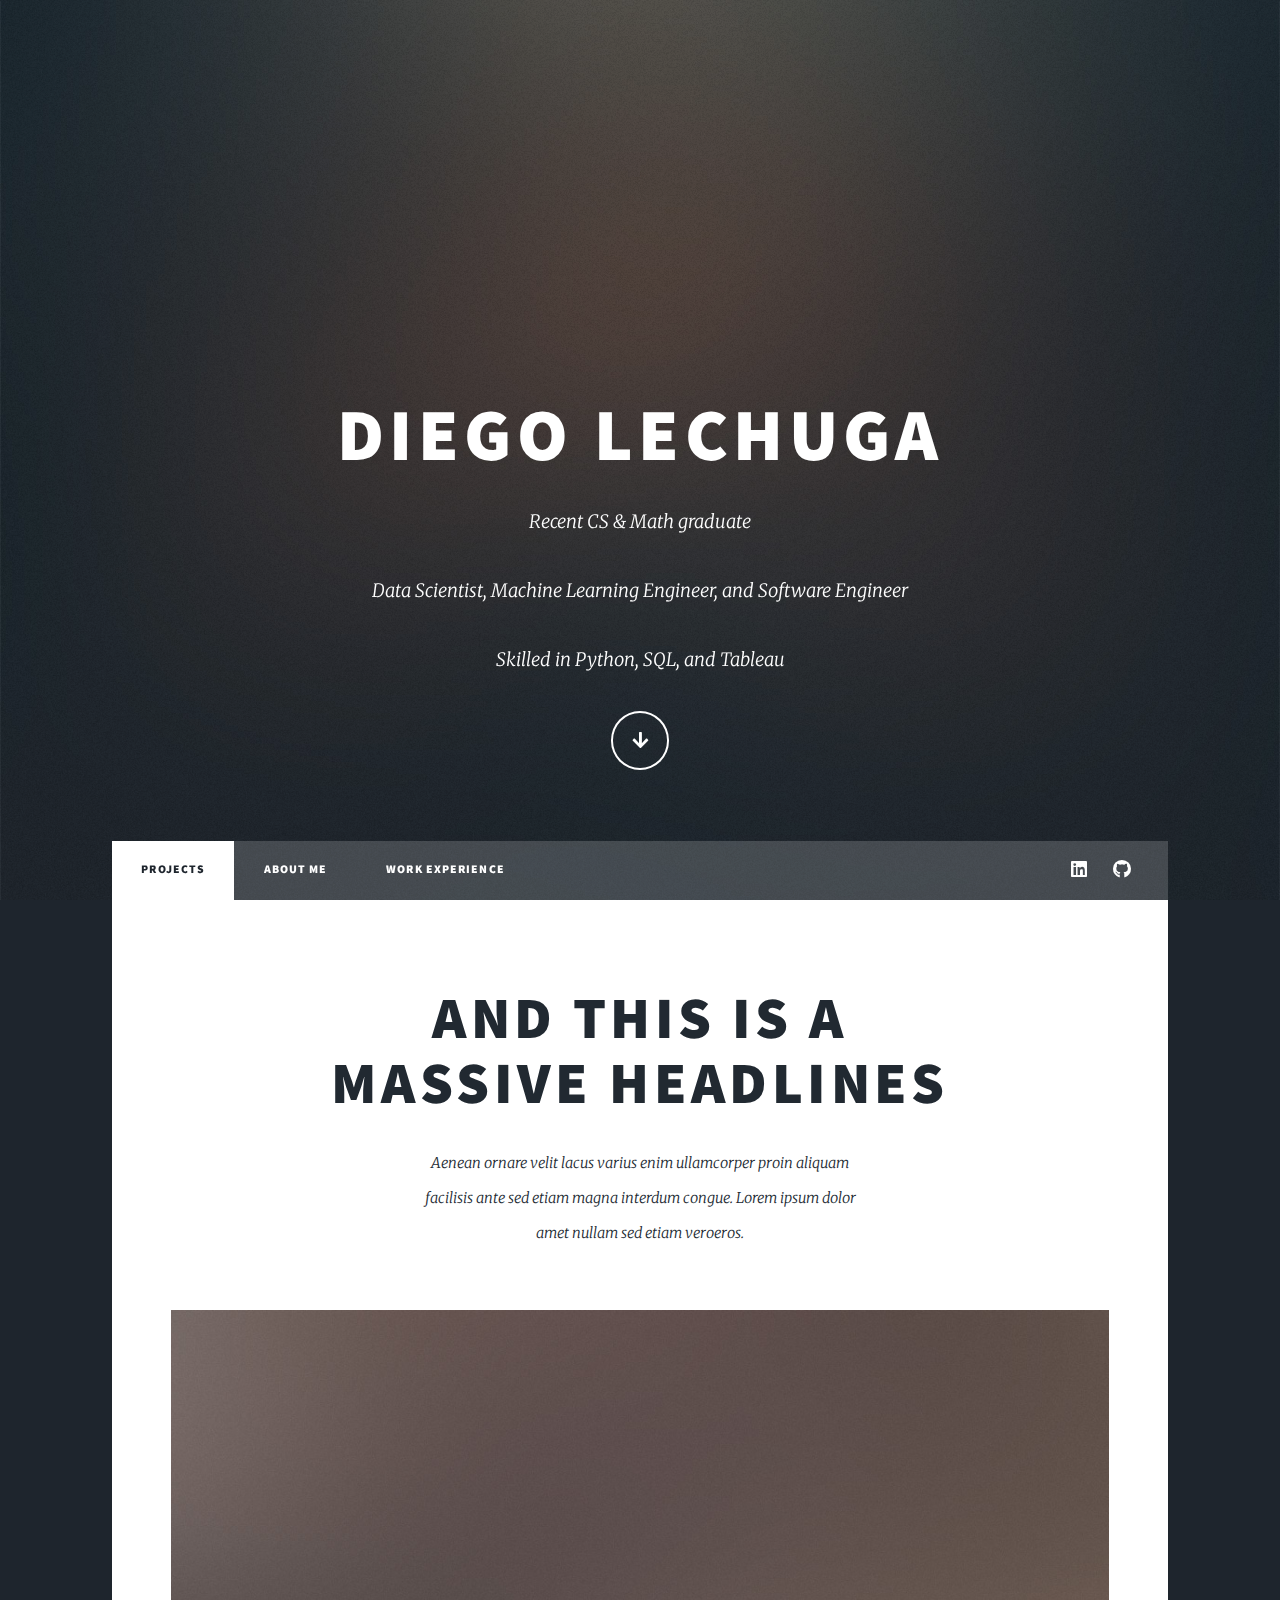
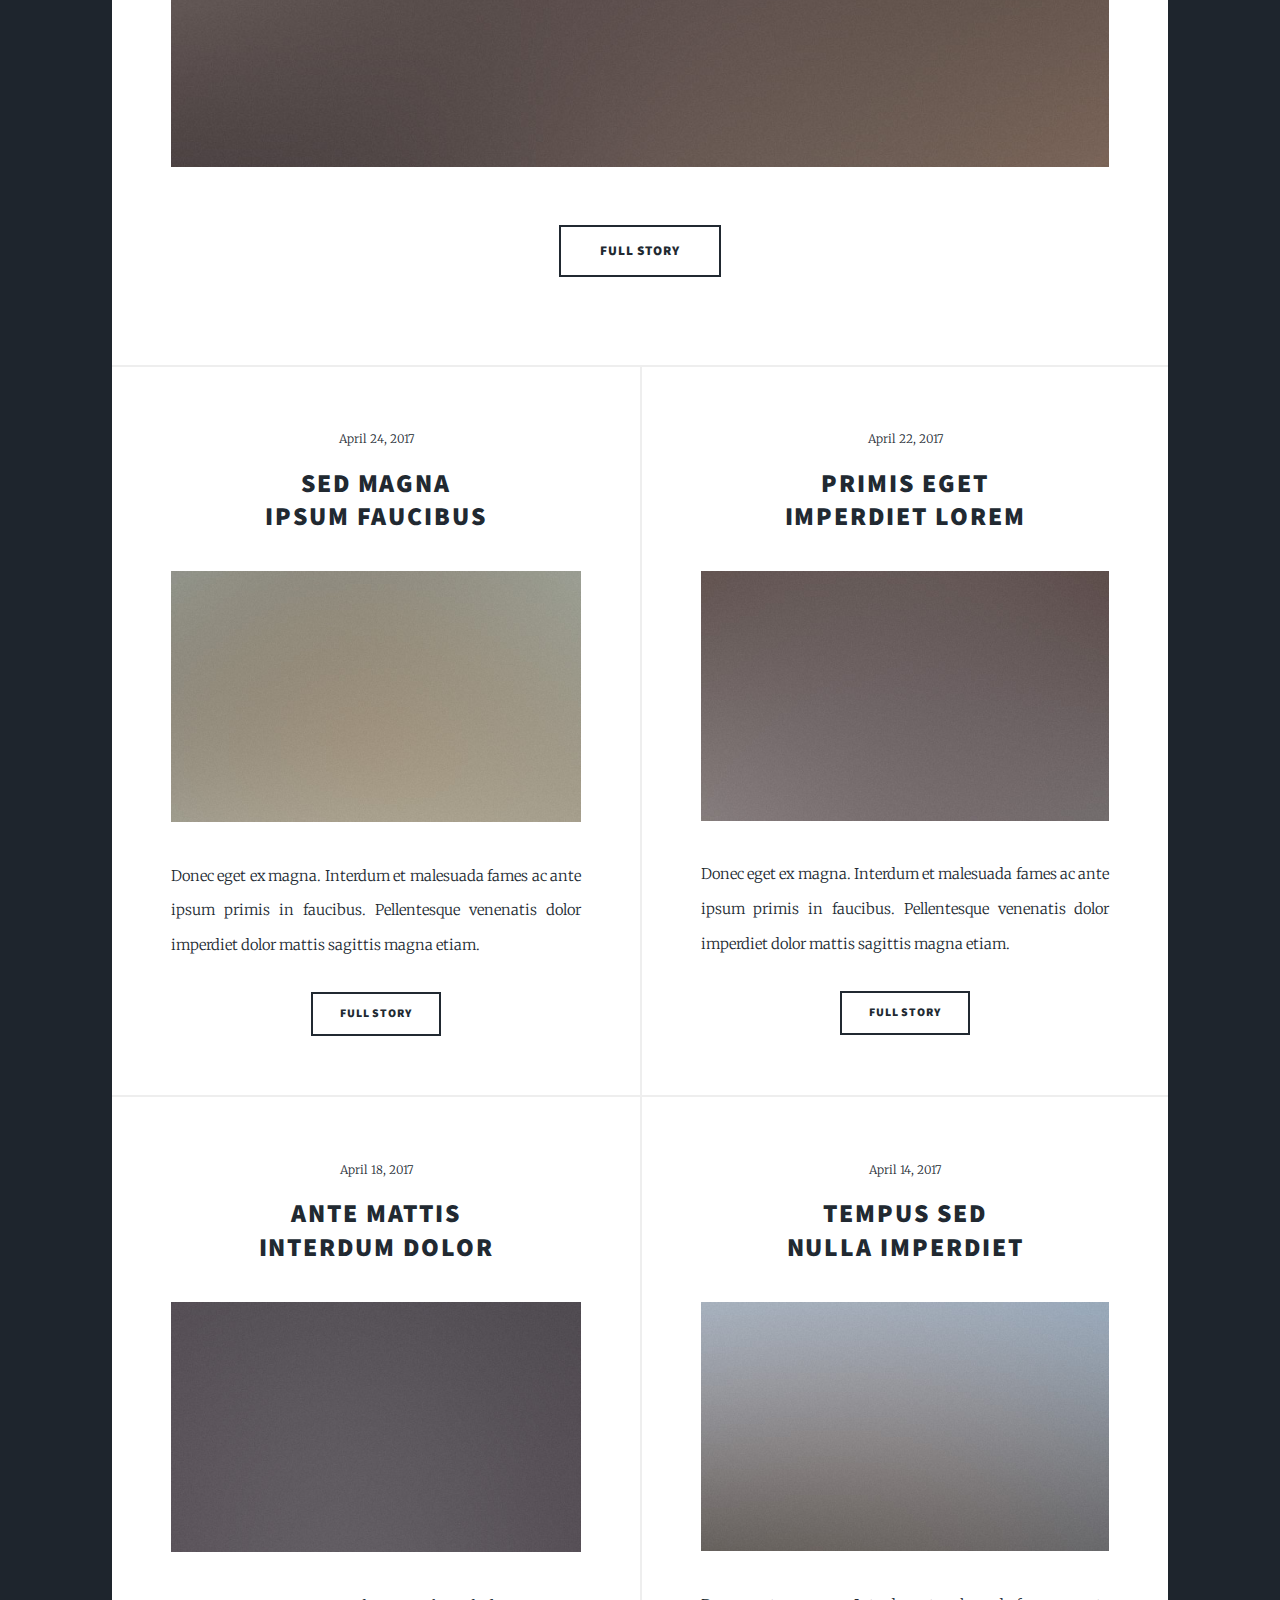
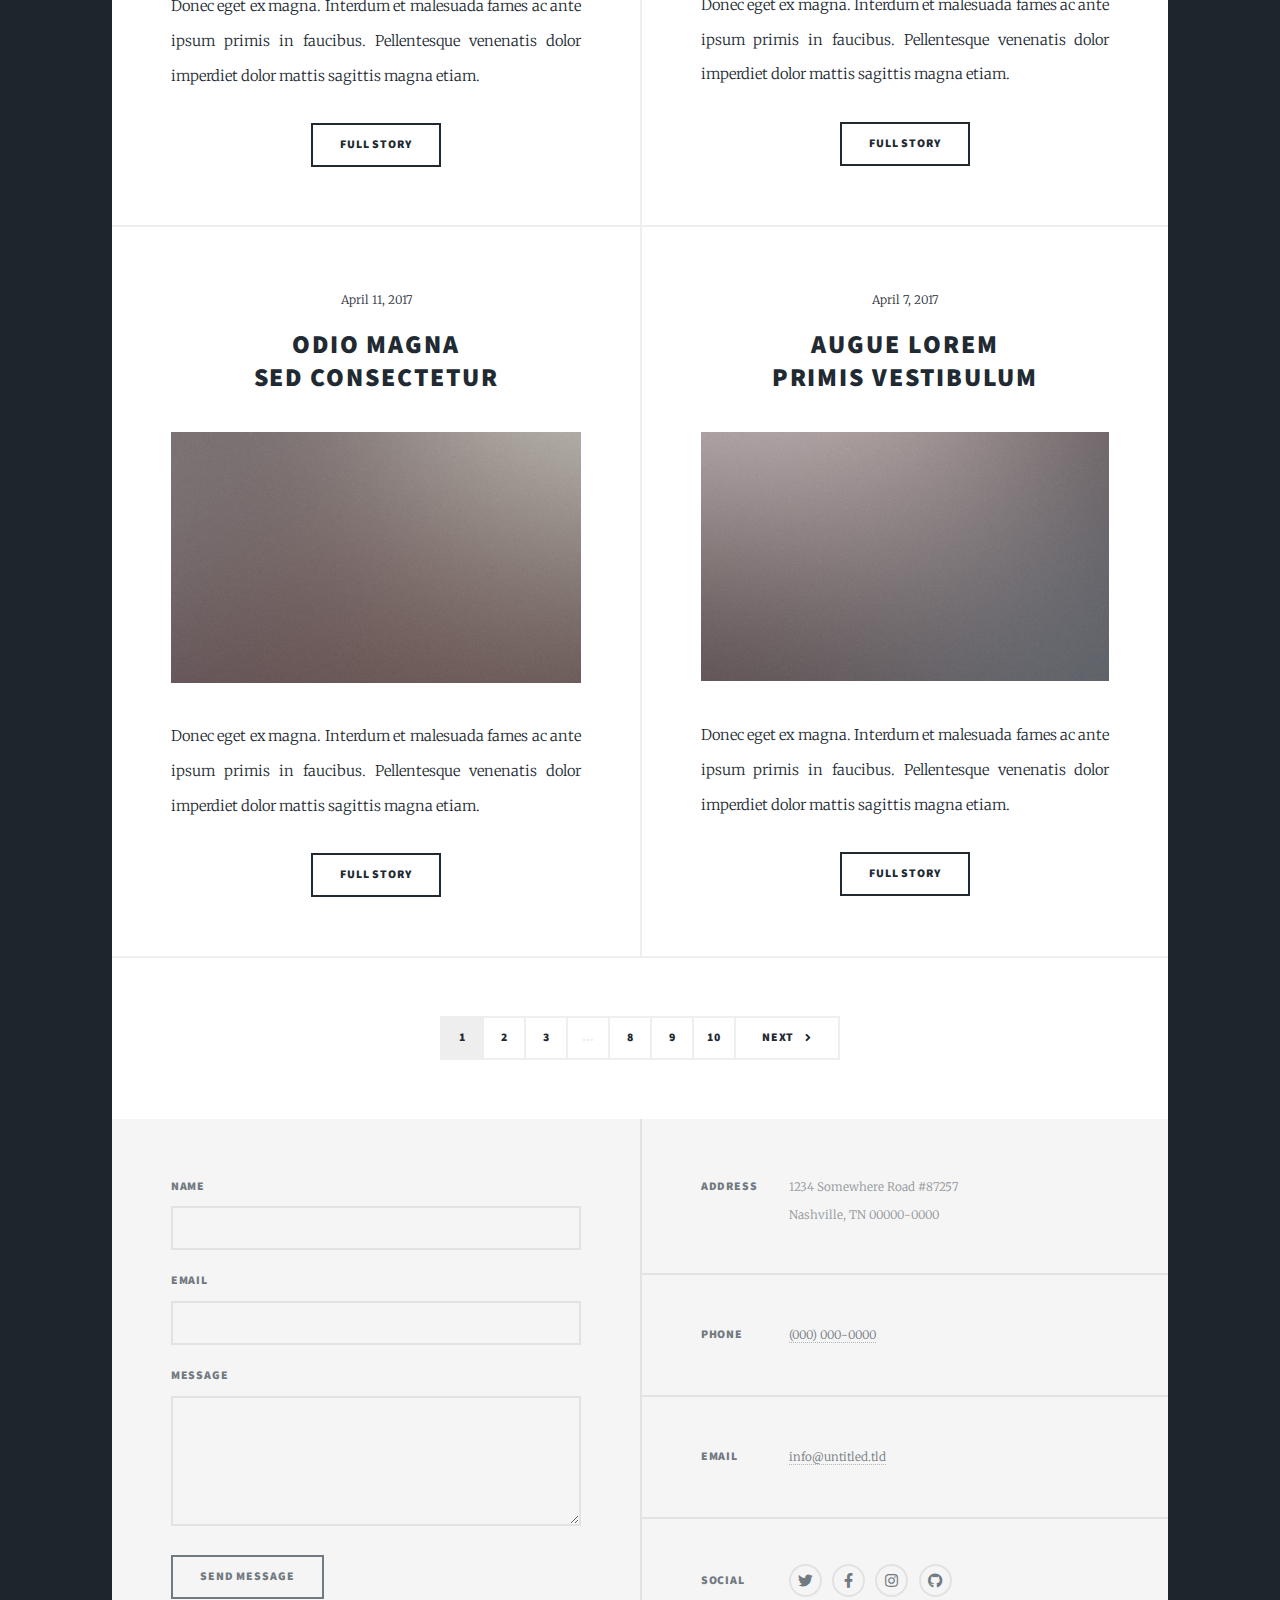
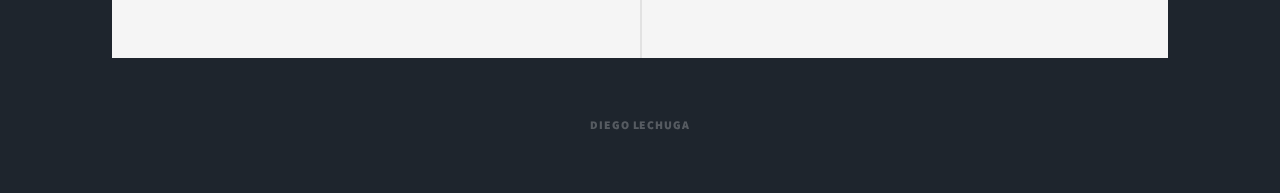
==== index.html @ fbc39b78 "first commit" ====
<!DOCTYPE HTML>

<html>
	<head>
		<title>Diego Lechuga</title>
		<meta charset="utf-8" />
		<meta name="viewport" content="width=device-width, initial-scale=1, user-scalable=no" />
		<link rel="stylesheet" href="assets/css/main.css" />
		<noscript><link rel="stylesheet" href="assets/css/noscript.css" /></noscript>
	</head>
	<body class="is-preload">

		<!-- Wrapper -->
			<div id="wrapper" class="fade-in">

				<!-- Intro -->
					<div id="intro">
						<h1>Diego Lechuga</h1>
						<p>Recent CS & Math graduate </p>
						<p> Data Scientist, Machine Learning Engineer, and Software Engineer</p>
						<p> Skilled in Python, SQL, and Tableau</p>
						<ul class="actions">
							<li><a href="#header" class="button icon solid solo fa-arrow-down scrolly">Continue</a></li>
						</ul>
					</div>

				<!-- Header -->
					<header id="header">
						<a href="index.html" class="logo">Diego Lechuga</a>
					</header>

				<!-- Nav -->
					<nav id="nav">
						<ul class="links">
							<li class="active"><a href="index.html">Projects</a></li>
							<li><a href="generic.html">About Me</a></li>
							<li><a href="elements.html">Work Experience</a></li>
						</ul>
						<ul class="icons">
							<li><a href="https://www.linkedin.com/in/diego-lechuga-519408287/" target="_blank" class="icon brands fa-linkedin"><span class="label">LinkedIn</span></a></li>
							<li><a href="https://github.com/lechugadiego" target="_blank" class="icon brands fa-github"><span class="label">GitHub</span></a></li>
						</ul>
					</nav>

				<!-- Main -->
					<div id="main">

						<!-- Featured Post -->
							<article class="post featured">
								<header class="major">
									<h2>And this is a<br />
									massive headlineS</h2>
									<p>Aenean ornare velit lacus varius enim ullamcorper proin aliquam<br />
									facilisis ante sed etiam magna interdum congue. Lorem ipsum dolor<br />
									amet nullam sed etiam veroeros.</p>
								</header>
								<a href="#" class="image main"><img src="images/pic01.jpg" alt="" /></a>
								<ul class="actions special">
									<li><a href="#" class="button large">Full Story</a></li>
								</ul>
							</article>

						<!-- Posts -->
							<section class="posts">
								<article>
									<header>
										<span class="date">April 24, 2017</span>
										<h2><a href="#">Sed magna<br />
										ipsum faucibus</a></h2>
									</header>
									<a href="#" class="image fit"><img src="images/pic02.jpg" alt="" /></a>
									<p>Donec eget ex magna. Interdum et malesuada fames ac ante ipsum primis in faucibus. Pellentesque venenatis dolor imperdiet dolor mattis sagittis magna etiam.</p>
									<ul class="actions special">
										<li><a href="#" class="button">Full Story</a></li>
									</ul>
								</article>
								<article>
									<header>
										<span class="date">April 22, 2017</span>
										<h2><a href="#">Primis eget<br />
										imperdiet lorem</a></h2>
									</header>
									<a href="#" class="image fit"><img src="images/pic03.jpg" alt="" /></a>
									<p>Donec eget ex magna. Interdum et malesuada fames ac ante ipsum primis in faucibus. Pellentesque venenatis dolor imperdiet dolor mattis sagittis magna etiam.</p>
									<ul class="actions special">
										<li><a href="#" class="button">Full Story</a></li>
									</ul>
								</article>
								<article>
									<header>
										<span class="date">April 18, 2017</span>
										<h2><a href="#">Ante mattis<br />
										interdum dolor</a></h2>
									</header>
									<a href="#" class="image fit"><img src="images/pic04.jpg" alt="" /></a>
									<p>Donec eget ex magna. Interdum et malesuada fames ac ante ipsum primis in faucibus. Pellentesque venenatis dolor imperdiet dolor mattis sagittis magna etiam.</p>
									<ul class="actions special">
										<li><a href="#" class="button">Full Story</a></li>
									</ul>
								</article>
								<article>
									<header>
										<span class="date">April 14, 2017</span>
										<h2><a href="#">Tempus sed<br />
										nulla imperdiet</a></h2>
									</header>
									<a href="#" class="image fit"><img src="images/pic05.jpg" alt="" /></a>
									<p>Donec eget ex magna. Interdum et malesuada fames ac ante ipsum primis in faucibus. Pellentesque venenatis dolor imperdiet dolor mattis sagittis magna etiam.</p>
									<ul class="actions special">
										<li><a href="#" class="button">Full Story</a></li>
									</ul>
								</article>
								<article>
									<header>
										<span class="date">April 11, 2017</span>
										<h2><a href="#">Odio magna<br />
										sed consectetur</a></h2>
									</header>
									<a href="#" class="image fit"><img src="images/pic06.jpg" alt="" /></a>
									<p>Donec eget ex magna. Interdum et malesuada fames ac ante ipsum primis in faucibus. Pellentesque venenatis dolor imperdiet dolor mattis sagittis magna etiam.</p>
									<ul class="actions special">
										<li><a href="#" class="button">Full Story</a></li>
									</ul>
								</article>
								<article>
									<header>
										<span class="date">April 7, 2017</span>
										<h2><a href="#">Augue lorem<br />
										primis vestibulum</a></h2>
									</header>
									<a href="#" class="image fit"><img src="images/pic07.jpg" alt="" /></a>
									<p>Donec eget ex magna. Interdum et malesuada fames ac ante ipsum primis in faucibus. Pellentesque venenatis dolor imperdiet dolor mattis sagittis magna etiam.</p>
									<ul class="actions special">
										<li><a href="#" class="button">Full Story</a></li>
									</ul>
								</article>
							</section>

						<!-- Footer -->
							<footer>
								<div class="pagination">
									<!--<a href="#" class="previous">Prev</a>-->
									<a href="#" class="page active">1</a>
									<a href="#" class="page">2</a>
									<a href="#" class="page">3</a>
									<span class="extra">&hellip;</span>
									<a href="#" class="page">8</a>
									<a href="#" class="page">9</a>
									<a href="#" class="page">10</a>
									<a href="#" class="next">Next</a>
								</div>
							</footer>

					</div>

				<!-- Footer -->
					<footer id="footer">
						<section>
							<form method="post" action="#">
								<div class="fields">
									<div class="field">
										<label for="name">Name</label>
										<input type="text" name="name" id="name" />
									</div>
									<div class="field">
										<label for="email">Email</label>
										<input type="text" name="email" id="email" />
									</div>
									<div class="field">
										<label for="message">Message</label>
										<textarea name="message" id="message" rows="3"></textarea>
									</div>
								</div>
								<ul class="actions">
									<li><input type="submit" value="Send Message" /></li>
								</ul>
							</form>
						</section>
						<section class="split contact">
							<section class="alt">
								<h3>Address</h3>
								<p>1234 Somewhere Road #87257<br />
								Nashville, TN 00000-0000</p>
							</section>
							<section>
								<h3>Phone</h3>
								<p><a href="#">(000) 000-0000</a></p>
							</section>
							<section>
								<h3>Email</h3>
								<p><a href="#">info@untitled.tld</a></p>
							</section>
							<section>
								<h3>Social</h3>
								<ul class="icons alt">
									<li><a href="#" class="icon brands alt fa-twitter"><span class="label">Twitter</span></a></li>
									<li><a href="#" class="icon brands alt fa-facebook-f"><span class="label">Facebook</span></a></li>
									<li><a href="#" class="icon brands alt fa-instagram"><span class="label">Instagram</span></a></li>
									<li><a href="#" class="icon brands alt fa-github"><span class="label">GitHub</span></a></li>
								</ul>
							</section>
						</section>
					</footer>

				<!-- Copyright -->
				<div id="copyright">
					<ul>Diego Lechuga</ul>
				</div>

			</div>

		<!-- Scripts -->
			<script src="assets/js/jquery.min.js"></script>
			<script src="assets/js/jquery.scrollex.min.js"></script>
			<script src="assets/js/jquery.scrolly.min.js"></script>
			<script src="assets/js/browser.min.js"></script>
			<script src="assets/js/breakpoints.min.js"></script>
			<script src="assets/js/util.js"></script>
			<script src="assets/js/main.js"></script>

	</body>
</html>
---- assets/css/main.css ----
@import url(fontawesome-all.min.css);
@import url("https://fonts.googleapis.com/css?family=Merriweather:300,700,300italic,700italic|Source+Sans+Pro:900");

/*
	Massively by HTML5 UP
	html5up.net | @ajlkn
	Free for personal and commercial use under the CCA 3.0 license (html5up.net/license)
*/

html, body, div, span, applet, object,
iframe, h1, h2, h3, h4, h5, h6, p, blockquote,
pre, a, abbr, acronym, address, big, cite,
code, del, dfn, em, img, ins, kbd, q, s, samp,
small, strike, strong, sub, sup, tt, var, b,
u, i, center, dl, dt, dd, ol, ul, li, fieldset,
form, label, legend, table, caption, tbody,
tfoot, thead, tr, th, td, article, aside,
canvas, details, embed, figure, figcaption,
footer, header, hgroup, menu, nav, output, ruby,
section, summary, time, mark, audio, video {
	margin: 0;
	padding: 0;
	border: 0;
	font-size: 100%;
	font: inherit;
	vertical-align: baseline;}

article, aside, details, figcaption, figure,
footer, header, hgroup, menu, nav, section {
	display: block;}

body {
	line-height: 1;
}

ol, ul {
	list-style: none;
}

blockquote, q {
	quotes: none;
}

	blockquote:before, blockquote:after, q:before, q:after {
		content: '';
		content: none;
	}

table {
	border-collapse: collapse;
	border-spacing: 0;
}

body {
	-webkit-text-size-adjust: none;
}

mark {
	background-color: transparent;
	color: inherit;
}

input::-moz-focus-inner {
	border: 0;
	padding: 0;
}

input, select, textarea {
	-moz-appearance: none;
	-webkit-appearance: none;
	-ms-appearance: none;
	appearance: none;
}

/* Basic */

	@-ms-viewport {
		width: device-width;
	}

	body {
		-ms-overflow-style: scrollbar;
	}

	@media screen and (max-width: 480px) {

		html, body {
			min-width: 320px;
		}

	}

	html {
		box-sizing: border-box;
	}

	*, *:before, *:after {
		box-sizing: inherit;
	}

	body {
		background-color: #1e252d;
	}

		body.is-preload *, body.is-preload *:before, body.is-preload *:after {
			-moz-animation: none !important;
			-webkit-animation: none !important;
			-ms-animation: none !important;
			animation: none !important;
			-moz-transition: none !important;
			-webkit-transition: none !important;
			-ms-transition: none !important;
			transition: none !important;
		}

/* Type */

	html {
		font-size: 16pt;
	}

		@media screen and (max-width: 1680px) {

			html {
				font-size: 12pt;
			}

		}

		@media screen and (max-width: 1280px) {

			html {
				font-size: 11pt;
			}

		}

		@media screen and (max-width: 360px) {

			html {
				font-size: 10pt;
			}

		}

	body {
		color: #212931;
	}

	body, input, select, textarea {
		font-family: "Merriweather", Georgia, serif;
		font-weight: 300;
		font-size: 1rem;
		line-height: 2.375;
	}

	a {
		-moz-transition: color 0.2s ease-in-out, background-color 0.2s ease-in-out, border-color 0.2s ease-in-out, box-shadow 0.2s ease-in-out;
		-webkit-transition: color 0.2s ease-in-out, background-color 0.2s ease-in-out, border-color 0.2s ease-in-out, box-shadow 0.2s ease-in-out;
		-ms-transition: color 0.2s ease-in-out, background-color 0.2s ease-in-out, border-color 0.2s ease-in-out, box-shadow 0.2s ease-in-out;
		transition: color 0.2s ease-in-out, background-color 0.2s ease-in-out, border-color 0.2s ease-in-out, box-shadow 0.2s ease-in-out;
		border-bottom: dotted 1px;
		text-decoration: none;
	}

		a:hover {
			border-bottom-color: transparent;
		}

	strong, b {
		font-weight: 600;
	}

	em, i {
		font-style: italic;
	}

	p {
		text-align: justify;
		margin: 0 0 2rem 0;
	}

	h1, h2, h3, h4, h5, h6 {
		font-family: "Source Sans Pro", Helvetica, sans-serif;
		font-weight: 900;
		line-height: 1.5;
		letter-spacing: 0.075em;
		text-transform: uppercase;
		margin: 0 0 1rem 0;
	}

		h1 a, h2 a, h3 a, h4 a, h5 a, h6 a {
			border-bottom: 0;
			color: inherit;
			text-decoration: none;
		}

	h1 {
		font-size: 4rem;
		line-height: 1.1;
		margin: 0 0 2rem 0;
	}

	h2 {
		font-size: 1.75rem;
		line-height: 1.3;
		margin: 0 0 1.5rem 0;
	}

	h3 {
		font-size: 1.25rem;
		margin: 0 0 1.5rem 0;
	}

	h4 {
		font-size: 1rem;
	}

	h5 {
		font-size: 0.9rem;
	}

	h6 {
		font-size: 0.8rem;
	}

	sub {
		font-size: 0.8rem;
		position: relative;
		top: 0.5rem;
	}

	sup {
		font-size: 0.8rem;
		position: relative;
		top: -0.5rem;
	}

	blockquote {
		border-left: solid 4px;
		font-style: italic;
		margin: 0 0 2rem 0;
		padding: 0.5rem 0 0.5rem 2rem;
	}

	code {
		border: solid 2px;
		font-family: "Courier New", monospace;
		font-size: 0.9rem;
		margin: 0 0.25rem;
		padding: 0.25rem 0.65rem;
	}

	pre {
		-webkit-overflow-scrolling: touch;
		font-family: "Courier New", monospace;
		font-size: 0.9rem;
		margin: 0 0 2rem 0;
	}

		pre code {
			display: block;
			line-height: 1.75;
			padding: 1rem 1.5rem;
			overflow-x: auto;
		}

	hr {
		border: 0;
		border-bottom: solid 2px;
		margin: 3rem 0;
	}

		hr.major {
			margin: 5rem 0;
		}

	.align-left {
		text-align: left;
	}

	.align-center {
		text-align: center;
	}

	.align-right {
		text-align: right;
	}

	input, select, textarea {
		color: #212931;
	}

	a {
		color: #212931;
		border-bottom-color: rgba(33, 41, 49, 0.5);
	}

		a:hover {
			border-bottom-color: transparent;
			color: #18bfef !important;
		}

	strong, b {
		color: #212931;
	}

	h1, h2, h3, h4, h5, h6 {
		color: #212931;
	}

	blockquote {
		border-left-color: #eeeeee;
	}

	code {
		background: rgba(220, 220, 220, 0.25);
		border-color: #eeeeee;
	}

	hr {
		border-bottom-color: #eeeeee;
	}

/* Row */

	.row {
		display: flex;
		flex-wrap: wrap;
		box-sizing: border-box;
		align-items: stretch;
	}

		.row > * {
			box-sizing: border-box;
		}

		.row.gtr-uniform > * > :last-child {
			margin-bottom: 0;
		}

		.row.aln-left {
			justify-content: flex-start;
		}

		.row.aln-center {
			justify-content: center;
		}

		.row.aln-right {
			justify-content: flex-end;
		}

		.row.aln-top {
			align-items: flex-start;
		}

		.row.aln-middle {
			align-items: center;
		}

		.row.aln-bottom {
			align-items: flex-end;
		}

		.row > .imp {
			order: -1;
		}

		.row > .col-1 {
			width: 8.33333%;
		}

		.row > .off-1 {
			margin-left: 8.33333%;
		}

		.row > .col-2 {
			width: 16.66667%;
		}

		.row > .off-2 {
			margin-left: 16.66667%;
		}

		.row > .col-3 {
			width: 25%;
		}

		.row > .off-3 {
			margin-left: 25%;
		}

		.row > .col-4 {
			width: 33.33333%;
		}

		.row > .off-4 {
			margin-left: 33.33333%;
		}

		.row > .col-5 {
			width: 41.66667%;
		}

		.row > .off-5 {
			margin-left: 41.66667%;
		}

		.row > .col-6 {
			width: 50%;
		}

		.row > .off-6 {
			margin-left: 50%;
		}

		.row > .col-7 {
			width: 58.33333%;
		}

		.row > .off-7 {
			margin-left: 58.33333%;
		}

		.row > .col-8 {
			width: 66.66667%;
		}

		.row > .off-8 {
			margin-left: 66.66667%;
		}

		.row > .col-9 {
			width: 75%;
		}

		.row > .off-9 {
			margin-left: 75%;
		}

		.row > .col-10 {
			width: 83.33333%;
		}

		.row > .off-10 {
			margin-left: 83.33333%;
		}

		.row > .col-11 {
			width: 91.66667%;
		}

		.row > .off-11 {
			margin-left: 91.66667%;
		}

		.row > .col-12 {
			width: 100%;
		}

		.row > .off-12 {
			margin-left: 100%;
		}

		.row.gtr-0 {
			margin-top: 0;
			margin-left: 0rem;
		}

			.row.gtr-0 > * {
				padding: 0 0 0 0rem;
			}

			.row.gtr-0.gtr-uniform {
				margin-top: 0rem;
			}

				.row.gtr-0.gtr-uniform > * {
					padding-top: 0rem;
				}

		.row.gtr-25 {
			margin-top: 0;
			margin-left: -0.375rem;
		}

			.row.gtr-25 > * {
				padding: 0 0 0 0.375rem;
			}

			.row.gtr-25.gtr-uniform {
				margin-top: -0.375rem;
			}

				.row.gtr-25.gtr-uniform > * {
					padding-top: 0.375rem;
				}

		.row.gtr-50 {
			margin-top: 0;
			margin-left: -0.75rem;
		}

			.row.gtr-50 > * {
				padding: 0 0 0 0.75rem;
			}

			.row.gtr-50.gtr-uniform {
				margin-top: -0.75rem;
			}

				.row.gtr-50.gtr-uniform > * {
					padding-top: 0.75rem;
				}

		.row {
			margin-top: 0;
			margin-left: -1.5rem;
		}

			.row > * {
				padding: 0 0 0 1.5rem;
			}

			.row.gtr-uniform {
				margin-top: -1.5rem;
			}

				.row.gtr-uniform > * {
					padding-top: 1.5rem;
				}

		.row.gtr-150 {
			margin-top: 0;
			margin-left: -2.25rem;
		}

			.row.gtr-150 > * {
				padding: 0 0 0 2.25rem;
			}

			.row.gtr-150.gtr-uniform {
				margin-top: -2.25rem;
			}

				.row.gtr-150.gtr-uniform > * {
					padding-top: 2.25rem;
				}

		.row.gtr-200 {
			margin-top: 0;
			margin-left: -3rem;
		}

			.row.gtr-200 > * {
				padding: 0 0 0 3rem;
			}

			.row.gtr-200.gtr-uniform {
				margin-top: -3rem;
			}

				.row.gtr-200.gtr-uniform > * {
					padding-top: 3rem;
				}

		@media screen and (max-width: 1680px) {

			.row {
				display: flex;
				flex-wrap: wrap;
				box-sizing: border-box;
				align-items: stretch;
			}

				.row > * {
					box-sizing: border-box;
				}

				.row.gtr-uniform > * > :last-child {
					margin-bottom: 0;
				}

				.row.aln-left {
					justify-content: flex-start;
				}

				.row.aln-center {
					justify-content: center;
				}

				.row.aln-right {
					justify-content: flex-end;
				}

				.row.aln-top {
					align-items: flex-start;
				}

				.row.aln-middle {
					align-items: center;
				}

				.row.aln-bottom {
					align-items: flex-end;
				}

				.row > .imp-xlarge {
					order: -1;
				}

				.row > .col-1-xlarge {
					width: 8.33333%;
				}

				.row > .off-1-xlarge {
					margin-left: 8.33333%;
				}

				.row > .col-2-xlarge {
					width: 16.66667%;
				}

				.row > .off-2-xlarge {
					margin-left: 16.66667%;
				}

				.row > .col-3-xlarge {
					width: 25%;
				}

				.row > .off-3-xlarge {
					margin-left: 25%;
				}

				.row > .col-4-xlarge {
					width: 33.33333%;
				}

				.row > .off-4-xlarge {
					margin-left: 33.33333%;
				}

				.row > .col-5-xlarge {
					width: 41.66667%;
				}

				.row > .off-5-xlarge {
					margin-left: 41.66667%;
				}

				.row > .col-6-xlarge {
					width: 50%;
				}

				.row > .off-6-xlarge {
					margin-left: 50%;
				}

				.row > .col-7-xlarge {
					width: 58.33333%;
				}

				.row > .off-7-xlarge {
					margin-left: 58.33333%;
				}

				.row > .col-8-xlarge {
					width: 66.66667%;
				}

				.row > .off-8-xlarge {
					margin-left: 66.66667%;
				}

				.row > .col-9-xlarge {
					width: 75%;
				}

				.row > .off-9-xlarge {
					margin-left: 75%;
				}

				.row > .col-10-xlarge {
					width: 83.33333%;
				}

				.row > .off-10-xlarge {
					margin-left: 83.33333%;
				}

				.row > .col-11-xlarge {
					width: 91.66667%;
				}

				.row > .off-11-xlarge {
					margin-left: 91.66667%;
				}

				.row > .col-12-xlarge {
					width: 100%;
				}

				.row > .off-12-xlarge {
					margin-left: 100%;
				}

				.row.gtr-0 {
					margin-top: 0;
					margin-left: 0rem;
				}

					.row.gtr-0 > * {
						padding: 0 0 0 0rem;
					}

					.row.gtr-0.gtr-uniform {
						margin-top: 0rem;
					}

						.row.gtr-0.gtr-uniform > * {
							padding-top: 0rem;
						}

				.row.gtr-25 {
					margin-top: 0;
					margin-left: -0.375rem;
				}

					.row.gtr-25 > * {
						padding: 0 0 0 0.375rem;
					}

					.row.gtr-25.gtr-uniform {
						margin-top: -0.375rem;
					}

						.row.gtr-25.gtr-uniform > * {
							padding-top: 0.375rem;
						}

				.row.gtr-50 {
					margin-top: 0;
					margin-left: -0.75rem;
				}

					.row.gtr-50 > * {
						padding: 0 0 0 0.75rem;
					}

					.row.gtr-50.gtr-uniform {
						margin-top: -0.75rem;
					}

						.row.gtr-50.gtr-uniform > * {
							padding-top: 0.75rem;
						}

				.row {
					margin-top: 0;
					margin-left: -1.5rem;
				}

					.row > * {
						padding: 0 0 0 1.5rem;
					}

					.row.gtr-uniform {
						margin-top: -1.5rem;
					}

						.row.gtr-uniform > * {
							padding-top: 1.5rem;
						}

				.row.gtr-150 {
					margin-top: 0;
					margin-left: -2.25rem;
				}

					.row.gtr-150 > * {
						padding: 0 0 0 2.25rem;
					}

					.row.gtr-150.gtr-uniform {
						margin-top: -2.25rem;
					}

						.row.gtr-150.gtr-uniform > * {
							padding-top: 2.25rem;
						}

				.row.gtr-200 {
					margin-top: 0;
					margin-left: -3rem;
				}

					.row.gtr-200 > * {
						padding: 0 0 0 3rem;
					}

					.row.gtr-200.gtr-uniform {
						margin-top: -3rem;
					}

						.row.gtr-200.gtr-uniform > * {
							padding-top: 3rem;
						}

		}

		@media screen and (max-width: 1280px) {

			.row {
				display: flex;
				flex-wrap: wrap;
				box-sizing: border-box;
				align-items: stretch;
			}

				.row > * {
					box-sizing: border-box;
				}

				.row.gtr-uniform > * > :last-child {
					margin-bottom: 0;
				}

				.row.aln-left {
					justify-content: flex-start;
				}

				.row.aln-center {
					justify-content: center;
				}

				.row.aln-right {
					justify-content: flex-end;
				}

				.row.aln-top {
					align-items: flex-start;
				}

				.row.aln-middle {
					align-items: center;
				}

				.row.aln-bottom {
					align-items: flex-end;
				}

				.row > .imp-large {
					order: -1;
				}

				.row > .col-1-large {
					width: 8.33333%;
				}

				.row > .off-1-large {
					margin-left: 8.33333%;
				}

				.row > .col-2-large {
					width: 16.66667%;
				}

				.row > .off-2-large {
					margin-left: 16.66667%;
				}

				.row > .col-3-large {
					width: 25%;
				}

				.row > .off-3-large {
					margin-left: 25%;
				}

				.row > .col-4-large {
					width: 33.33333%;
				}

				.row > .off-4-large {
					margin-left: 33.33333%;
				}

				.row > .col-5-large {
					width: 41.66667%;
				}

				.row > .off-5-large {
					margin-left: 41.66667%;
				}

				.row > .col-6-large {
					width: 50%;
				}

				.row > .off-6-large {
					margin-left: 50%;
				}

				.row > .col-7-large {
					width: 58.33333%;
				}

				.row > .off-7-large {
					margin-left: 58.33333%;
				}

				.row > .col-8-large {
					width: 66.66667%;
				}

				.row > .off-8-large {
					margin-left: 66.66667%;
				}

				.row > .col-9-large {
					width: 75%;
				}

				.row > .off-9-large {
					margin-left: 75%;
				}

				.row > .col-10-large {
					width: 83.33333%;
				}

				.row > .off-10-large {
					margin-left: 83.33333%;
				}

				.row > .col-11-large {
					width: 91.66667%;
				}

				.row > .off-11-large {
					margin-left: 91.66667%;
				}

				.row > .col-12-large {
					width: 100%;
				}

				.row > .off-12-large {
					margin-left: 100%;
				}

				.row.gtr-0 {
					margin-top: 0;
					margin-left: 0rem;
				}

					.row.gtr-0 > * {
						padding: 0 0 0 0rem;
					}

					.row.gtr-0.gtr-uniform {
						margin-top: 0rem;
					}

						.row.gtr-0.gtr-uniform > * {
							padding-top: 0rem;
						}

				.row.gtr-25 {
					margin-top: 0;
					margin-left: -0.375rem;
				}

					.row.gtr-25 > * {
						padding: 0 0 0 0.375rem;
					}

					.row.gtr-25.gtr-uniform {
						margin-top: -0.375rem;
					}

						.row.gtr-25.gtr-uniform > * {
							padding-top: 0.375rem;
						}

				.row.gtr-50 {
					margin-top: 0;
					margin-left: -0.75rem;
				}

					.row.gtr-50 > * {
						padding: 0 0 0 0.75rem;
					}

					.row.gtr-50.gtr-uniform {
						margin-top: -0.75rem;
					}

						.row.gtr-50.gtr-uniform > * {
							padding-top: 0.75rem;
						}

				.row {
					margin-top: 0;
					margin-left: -1.5rem;
				}

					.row > * {
						padding: 0 0 0 1.5rem;
					}

					.row.gtr-uniform {
						margin-top: -1.5rem;
					}

						.row.gtr-uniform > * {
							padding-top: 1.5rem;
						}

				.row.gtr-150 {
					margin-top: 0;
					margin-left: -2.25rem;
				}

					.row.gtr-150 > * {
						padding: 0 0 0 2.25rem;
					}

					.row.gtr-150.gtr-uniform {
						margin-top: -2.25rem;
					}

						.row.gtr-150.gtr-uniform > * {
							padding-top: 2.25rem;
						}

				.row.gtr-200 {
					margin-top: 0;
					margin-left: -3rem;
				}

					.row.gtr-200 > * {
						padding: 0 0 0 3rem;
					}

					.row.gtr-200.gtr-uniform {
						margin-top: -3rem;
					}

						.row.gtr-200.gtr-uniform > * {
							padding-top: 3rem;
						}

		}

		@media screen and (max-width: 980px) {

			.row {
				display: flex;
				flex-wrap: wrap;
				box-sizing: border-box;
				align-items: stretch;
			}

				.row > * {
					box-sizing: border-box;
				}

				.row.gtr-uniform > * > :last-child {
					margin-bottom: 0;
				}

				.row.aln-left {
					justify-content: flex-start;
				}

				.row.aln-center {
					justify-content: center;
				}

				.row.aln-right {
					justify-content: flex-end;
				}

				.row.aln-top {
					align-items: flex-start;
				}

				.row.aln-middle {
					align-items: center;
				}

				.row.aln-bottom {
					align-items: flex-end;
				}

				.row > .imp-medium {
					order: -1;
				}

				.row > .col-1-medium {
					width: 8.33333%;
				}

				.row > .off-1-medium {
					margin-left: 8.33333%;
				}

				.row > .col-2-medium {
					width: 16.66667%;
				}

				.row > .off-2-medium {
					margin-left: 16.66667%;
				}

				.row > .col-3-medium {
					width: 25%;
				}

				.row > .off-3-medium {
					margin-left: 25%;
				}

				.row > .col-4-medium {
					width: 33.33333%;
				}

				.row > .off-4-medium {
					margin-left: 33.33333%;
				}

				.row > .col-5-medium {
					width: 41.66667%;
				}

				.row > .off-5-medium {
					margin-left: 41.66667%;
				}

				.row > .col-6-medium {
					width: 50%;
				}

				.row > .off-6-medium {
					margin-left: 50%;
				}

				.row > .col-7-medium {
					width: 58.33333%;
				}

				.row > .off-7-medium {
					margin-left: 58.33333%;
				}

				.row > .col-8-medium {
					width: 66.66667%;
				}

				.row > .off-8-medium {
					margin-left: 66.66667%;
				}

				.row > .col-9-medium {
					width: 75%;
				}

				.row > .off-9-medium {
					margin-left: 75%;
				}

				.row > .col-10-medium {
					width: 83.33333%;
				}

				.row > .off-10-medium {
					margin-left: 83.33333%;
				}

				.row > .col-11-medium {
					width: 91.66667%;
				}

				.row > .off-11-medium {
					margin-left: 91.66667%;
				}

				.row > .col-12-medium {
					width: 100%;
				}

				.row > .off-12-medium {
					margin-left: 100%;
				}

				.row.gtr-0 {
					margin-top: 0;
					margin-left: 0rem;
				}

					.row.gtr-0 > * {
						padding: 0 0 0 0rem;
					}

					.row.gtr-0.gtr-uniform {
						margin-top: 0rem;
					}

						.row.gtr-0.gtr-uniform > * {
							padding-top: 0rem;
						}

				.row.gtr-25 {
					margin-top: 0;
					margin-left: -0.375rem;
				}

					.row.gtr-25 > * {
						padding: 0 0 0 0.375rem;
					}

					.row.gtr-25.gtr-uniform {
						margin-top: -0.375rem;
					}

						.row.gtr-25.gtr-uniform > * {
							padding-top: 0.375rem;
						}

				.row.gtr-50 {
					margin-top: 0;
					margin-left: -0.75rem;
				}

					.row.gtr-50 > * {
						padding: 0 0 0 0.75rem;
					}

					.row.gtr-50.gtr-uniform {
						margin-top: -0.75rem;
					}

						.row.gtr-50.gtr-uniform > * {
							padding-top: 0.75rem;
						}

				.row {
					margin-top: 0;
					margin-left: -1.5rem;
				}

					.row > * {
						padding: 0 0 0 1.5rem;
					}

					.row.gtr-uniform {
						margin-top: -1.5rem;
					}

						.row.gtr-uniform > * {
							padding-top: 1.5rem;
						}

				.row.gtr-150 {
					margin-top: 0;
					margin-left: -2.25rem;
				}

					.row.gtr-150 > * {
						padding: 0 0 0 2.25rem;
					}

					.row.gtr-150.gtr-uniform {
						margin-top: -2.25rem;
					}

						.row.gtr-150.gtr-uniform > * {
							padding-top: 2.25rem;
						}

				.row.gtr-200 {
					margin-top: 0;
					margin-left: -3rem;
				}

					.row.gtr-200 > * {
						padding: 0 0 0 3rem;
					}

					.row.gtr-200.gtr-uniform {
						margin-top: -3rem;
					}

						.row.gtr-200.gtr-uniform > * {
							padding-top: 3rem;
						}

		}

		@media screen and (max-width: 736px) {

			.row {
				display: flex;
				flex-wrap: wrap;
				box-sizing: border-box;
				align-items: stretch;
			}

				.row > * {
					box-sizing: border-box;
				}

				.row.gtr-uniform > * > :last-child {
					margin-bottom: 0;
				}

				.row.aln-left {
					justify-content: flex-start;
				}

				.row.aln-center {
					justify-content: center;
				}

				.row.aln-right {
					justify-content: flex-end;
				}

				.row.aln-top {
					align-items: flex-start;
				}

				.row.aln-middle {
					align-items: center;
				}

				.row.aln-bottom {
					align-items: flex-end;
				}

				.row > .imp-small {
					order: -1;
				}

				.row > .col-1-small {
					width: 8.33333%;
				}

				.row > .off-1-small {
					margin-left: 8.33333%;
				}

				.row > .col-2-small {
					width: 16.66667%;
				}

				.row > .off-2-small {
					margin-left: 16.66667%;
				}

				.row > .col-3-small {
					width: 25%;
				}

				.row > .off-3-small {
					margin-left: 25%;
				}

				.row > .col-4-small {
					width: 33.33333%;
				}

				.row > .off-4-small {
					margin-left: 33.33333%;
				}

				.row > .col-5-small {
					width: 41.66667%;
				}

				.row > .off-5-small {
					margin-left: 41.66667%;
				}

				.row > .col-6-small {
					width: 50%;
				}

				.row > .off-6-small {
					margin-left: 50%;
				}

				.row > .col-7-small {
					width: 58.33333%;
				}

				.row > .off-7-small {
					margin-left: 58.33333%;
				}

				.row > .col-8-small {
					width: 66.66667%;
				}

				.row > .off-8-small {
					margin-left: 66.66667%;
				}

				.row > .col-9-small {
					width: 75%;
				}

				.row > .off-9-small {
					margin-left: 75%;
				}

				.row > .col-10-small {
					width: 83.33333%;
				}

				.row > .off-10-small {
					margin-left: 83.33333%;
				}

				.row > .col-11-small {
					width: 91.66667%;
				}

				.row > .off-11-small {
					margin-left: 91.66667%;
				}

				.row > .col-12-small {
					width: 100%;
				}

				.row > .off-12-small {
					margin-left: 100%;
				}

				.row.gtr-0 {
					margin-top: 0;
					margin-left: 0rem;
				}

					.row.gtr-0 > * {
						padding: 0 0 0 0rem;
					}

					.row.gtr-0.gtr-uniform {
						margin-top: 0rem;
					}

						.row.gtr-0.gtr-uniform > * {
							padding-top: 0rem;
						}

				.row.gtr-25 {
					margin-top: 0;
					margin-left: -0.375rem;
				}

					.row.gtr-25 > * {
						padding: 0 0 0 0.375rem;
					}

					.row.gtr-25.gtr-uniform {
						margin-top: -0.375rem;
					}

						.row.gtr-25.gtr-uniform > * {
							padding-top: 0.375rem;
						}

				.row.gtr-50 {
					margin-top: 0;
					margin-left: -0.75rem;
				}

					.row.gtr-50 > * {
						padding: 0 0 0 0.75rem;
					}

					.row.gtr-50.gtr-uniform {
						margin-top: -0.75rem;
					}

						.row.gtr-50.gtr-uniform > * {
							padding-top: 0.75rem;
						}

				.row {
					margin-top: 0;
					margin-left: -1.5rem;
				}

					.row > * {
						padding: 0 0 0 1.5rem;
					}

					.row.gtr-uniform {
						margin-top: -1.5rem;
					}

						.row.gtr-uniform > * {
							padding-top: 1.5rem;
						}

				.row.gtr-150 {
					margin-top: 0;
					margin-left: -2.25rem;
				}

					.row.gtr-150 > * {
						padding: 0 0 0 2.25rem;
					}

					.row.gtr-150.gtr-uniform {
						margin-top: -2.25rem;
					}

						.row.gtr-150.gtr-uniform > * {
							padding-top: 2.25rem;
						}

				.row.gtr-200 {
					margin-top: 0;
					margin-left: -3rem;
				}

					.row.gtr-200 > * {
						padding: 0 0 0 3rem;
					}

					.row.gtr-200.gtr-uniform {
						margin-top: -3rem;
					}

						.row.gtr-200.gtr-uniform > * {
							padding-top: 3rem;
						}

		}

		@media screen and (max-width: 480px) {

			.row {
				display: flex;
				flex-wrap: wrap;
				box-sizing: border-box;
				align-items: stretch;
			}

				.row > * {
					box-sizing: border-box;
				}

				.row.gtr-uniform > * > :last-child {
					margin-bottom: 0;
				}

				.row.aln-left {
					justify-content: flex-start;
				}

				.row.aln-center {
					justify-content: center;
				}

				.row.aln-right {
					justify-content: flex-end;
				}

				.row.aln-top {
					align-items: flex-start;
				}

				.row.aln-middle {
					align-items: center;
				}

				.row.aln-bottom {
					align-items: flex-end;
				}

				.row > .imp-xsmall {
					order: -1;
				}

				.row > .col-1-xsmall {
					width: 8.33333%;
				}

				.row > .off-1-xsmall {
					margin-left: 8.33333%;
				}

				.row > .col-2-xsmall {
					width: 16.66667%;
				}

				.row > .off-2-xsmall {
					margin-left: 16.66667%;
				}

				.row > .col-3-xsmall {
					width: 25%;
				}

				.row > .off-3-xsmall {
					margin-left: 25%;
				}

				.row > .col-4-xsmall {
					width: 33.33333%;
				}

				.row > .off-4-xsmall {
					margin-left: 33.33333%;
				}

				.row > .col-5-xsmall {
					width: 41.66667%;
				}

				.row > .off-5-xsmall {
					margin-left: 41.66667%;
				}

				.row > .col-6-xsmall {
					width: 50%;
				}

				.row > .off-6-xsmall {
					margin-left: 50%;
				}

				.row > .col-7-xsmall {
					width: 58.33333%;
				}

				.row > .off-7-xsmall {
					margin-left: 58.33333%;
				}

				.row > .col-8-xsmall {
					width: 66.66667%;
				}

				.row > .off-8-xsmall {
					margin-left: 66.66667%;
				}

				.row > .col-9-xsmall {
					width: 75%;
				}

				.row > .off-9-xsmall {
					margin-left: 75%;
				}

				.row > .col-10-xsmall {
					width: 83.33333%;
				}

				.row > .off-10-xsmall {
					margin-left: 83.33333%;
				}

				.row > .col-11-xsmall {
					width: 91.66667%;
				}

				.row > .off-11-xsmall {
					margin-left: 91.66667%;
				}

				.row > .col-12-xsmall {
					width: 100%;
				}

				.row > .off-12-xsmall {
					margin-left: 100%;
				}

				.row.gtr-0 {
					margin-top: 0;
					margin-left: 0rem;
				}

					.row.gtr-0 > * {
						padding: 0 0 0 0rem;
					}

					.row.gtr-0.gtr-uniform {
						margin-top: 0rem;
					}

						.row.gtr-0.gtr-uniform > * {
							padding-top: 0rem;
						}

				.row.gtr-25 {
					margin-top: 0;
					margin-left: -0.375rem;
				}

					.row.gtr-25 > * {
						padding: 0 0 0 0.375rem;
					}

					.row.gtr-25.gtr-uniform {
						margin-top: -0.375rem;
					}

						.row.gtr-25.gtr-uniform > * {
							padding-top: 0.375rem;
						}

				.row.gtr-50 {
					margin-top: 0;
					margin-left: -0.75rem;
				}

					.row.gtr-50 > * {
						padding: 0 0 0 0.75rem;
					}

					.row.gtr-50.gtr-uniform {
						margin-top: -0.75rem;
					}

						.row.gtr-50.gtr-uniform > * {
							padding-top: 0.75rem;
						}

				.row {
					margin-top: 0;
					margin-left: -1.5rem;
				}

					.row > * {
						padding: 0 0 0 1.5rem;
					}

					.row.gtr-uniform {
						margin-top: -1.5rem;
					}

						.row.gtr-uniform > * {
							padding-top: 1.5rem;
						}

				.row.gtr-150 {
					margin-top: 0;
					margin-left: -2.25rem;
				}

					.row.gtr-150 > * {
						padding: 0 0 0 2.25rem;
					}

					.row.gtr-150.gtr-uniform {
						margin-top: -2.25rem;
					}

						.row.gtr-150.gtr-uniform > * {
							padding-top: 2.25rem;
						}

				.row.gtr-200 {
					margin-top: 0;
					margin-left: -3rem;
				}

					.row.gtr-200 > * {
						padding: 0 0 0 3rem;
					}

					.row.gtr-200.gtr-uniform {
						margin-top: -3rem;
					}

						.row.gtr-200.gtr-uniform > * {
							padding-top: 3rem;
						}

		}

		@media screen and (max-width: 360px) {

			.row {
				display: flex;
				flex-wrap: wrap;
				box-sizing: border-box;
				align-items: stretch;
			}

				.row > * {
					box-sizing: border-box;
				}

				.row.gtr-uniform > * > :last-child {
					margin-bottom: 0;
				}

				.row.aln-left {
					justify-content: flex-start;
				}

				.row.aln-center {
					justify-content: center;
				}

				.row.aln-right {
					justify-content: flex-end;
				}

				.row.aln-top {
					align-items: flex-start;
				}

				.row.aln-middle {
					align-items: center;
				}

				.row.aln-bottom {
					align-items: flex-end;
				}

				.row > .imp-xxsmall {
					order: -1;
				}

				.row > .col-1-xxsmall {
					width: 8.33333%;
				}

				.row > .off-1-xxsmall {
					margin-left: 8.33333%;
				}

				.row > .col-2-xxsmall {
					width: 16.66667%;
				}

				.row > .off-2-xxsmall {
					margin-left: 16.66667%;
				}

				.row > .col-3-xxsmall {
					width: 25%;
				}

				.row > .off-3-xxsmall {
					margin-left: 25%;
				}

				.row > .col-4-xxsmall {
					width: 33.33333%;
				}

				.row > .off-4-xxsmall {
					margin-left: 33.33333%;
				}

				.row > .col-5-xxsmall {
					width: 41.66667%;
				}

				.row > .off-5-xxsmall {
					margin-left: 41.66667%;
				}

				.row > .col-6-xxsmall {
					width: 50%;
				}

				.row > .off-6-xxsmall {
					margin-left: 50%;
				}

				.row > .col-7-xxsmall {
					width: 58.33333%;
				}

				.row > .off-7-xxsmall {
					margin-left: 58.33333%;
				}

				.row > .col-8-xxsmall {
					width: 66.66667%;
				}

				.row > .off-8-xxsmall {
					margin-left: 66.66667%;
				}

				.row > .col-9-xxsmall {
					width: 75%;
				}

				.row > .off-9-xxsmall {
					margin-left: 75%;
				}

				.row > .col-10-xxsmall {
					width: 83.33333%;
				}

				.row > .off-10-xxsmall {
					margin-left: 83.33333%;
				}

				.row > .col-11-xxsmall {
					width: 91.66667%;
				}

				.row > .off-11-xxsmall {
					margin-left: 91.66667%;
				}

				.row > .col-12-xxsmall {
					width: 100%;
				}

				.row > .off-12-xxsmall {
					margin-left: 100%;
				}

				.row.gtr-0 {
					margin-top: 0;
					margin-left: 0rem;
				}

					.row.gtr-0 > * {
						padding: 0 0 0 0rem;
					}

					.row.gtr-0.gtr-uniform {
						margin-top: 0rem;
					}

						.row.gtr-0.gtr-uniform > * {
							padding-top: 0rem;
						}

				.row.gtr-25 {
					margin-top: 0;
					margin-left: -0.375rem;
				}

					.row.gtr-25 > * {
						padding: 0 0 0 0.375rem;
					}

					.row.gtr-25.gtr-uniform {
						margin-top: -0.375rem;
					}

						.row.gtr-25.gtr-uniform > * {
							padding-top: 0.375rem;
						}

				.row.gtr-50 {
					margin-top: 0;
					margin-left: -0.75rem;
				}

					.row.gtr-50 > * {
						padding: 0 0 0 0.75rem;
					}

					.row.gtr-50.gtr-uniform {
						margin-top: -0.75rem;
					}

						.row.gtr-50.gtr-uniform > * {
							padding-top: 0.75rem;
						}

				.row {
					margin-top: 0;
					margin-left: -1.5rem;
				}

					.row > * {
						padding: 0 0 0 1.5rem;
					}

					.row.gtr-uniform {
						margin-top: -1.5rem;
					}

						.row.gtr-uniform > * {
							padding-top: 1.5rem;
						}

				.row.gtr-150 {
					margin-top: 0;
					margin-left: -2.25rem;
				}

					.row.gtr-150 > * {
						padding: 0 0 0 2.25rem;
					}

					.row.gtr-150.gtr-uniform {
						margin-top: -2.25rem;
					}

						.row.gtr-150.gtr-uniform > * {
							padding-top: 2.25rem;
						}

				.row.gtr-200 {
					margin-top: 0;
					margin-left: -3rem;
				}

					.row.gtr-200 > * {
						padding: 0 0 0 3rem;
					}

					.row.gtr-200.gtr-uniform {
						margin-top: -3rem;
					}

						.row.gtr-200.gtr-uniform > * {
							padding-top: 3rem;
						}

		}

/* Box */

	.box {
		border: solid 2px;
		margin-bottom: 2rem;
		padding: 1.5rem;
	}

		.box > :last-child,
		.box > :last-child > :last-child,
		.box > :last-child > :last-child > :last-child {
			margin-bottom: 0;
		}

		.box.alt {
			border: 0;
			border-radius: 0;
			padding: 0;
		}

	.box {
		border-color: #eeeeee;
	}

/* Button */

	input[type="submit"],
	input[type="reset"],
	input[type="button"],
	button,
	.button {
		-moz-appearance: none;
		-webkit-appearance: none;
		-ms-appearance: none;
		appearance: none;
		-moz-transition: background-color 0.2s ease-in-out, box-shadow 0.2s ease-in-out, color 0.2s ease-in-out;
		-webkit-transition: background-color 0.2s ease-in-out, box-shadow 0.2s ease-in-out, color 0.2s ease-in-out;
		-ms-transition: background-color 0.2s ease-in-out, box-shadow 0.2s ease-in-out, color 0.2s ease-in-out;
		transition: background-color 0.2s ease-in-out, box-shadow 0.2s ease-in-out, color 0.2s ease-in-out;
		border: 0;
		border-radius: 0;
		cursor: pointer;
		display: inline-block;
		font-family: "Source Sans Pro", Helvetica, sans-serif;
		font-size: 0.8rem;
		font-weight: 900;
		letter-spacing: 0.075em;
		height: 3rem;
		line-height: 3rem;
		padding: 0 2rem;
		text-align: center;
		text-decoration: none;
		text-transform: uppercase;
		white-space: nowrap;
	}

		input[type="submit"].icon:before,
		input[type="reset"].icon:before,
		input[type="button"].icon:before,
		button.icon:before,
		.button.icon:before {
			margin-right: 0.5rem;
		}

		input[type="submit"].icon.solo,
		input[type="reset"].icon.solo,
		input[type="button"].icon.solo,
		button.icon.solo,
		.button.icon.solo {
			position: relative;
			width: 4rem;
			height: 4rem;
			line-height: 4rem;
			border-radius: 4rem;
			text-indent: 4rem;
			overflow: hidden;
			padding: 0;
			white-space: nowrap;
		}

			input[type="submit"].icon.solo:before,
			input[type="reset"].icon.solo:before,
			input[type="button"].icon.solo:before,
			button.icon.solo:before,
			.button.icon.solo:before {
				position: absolute;
				display: block;
				top: 0;
				left: 0;
				width: inherit;
				height: inherit;
				line-height: inherit;
				font-size: 1.25rem;
				margin-right: 0;
				text-align: center;
				text-indent: 0;
			}

		input[type="submit"].fit,
		input[type="reset"].fit,
		input[type="button"].fit,
		button.fit,
		.button.fit {
			width: 100%;
		}

		input[type="submit"].small,
		input[type="reset"].small,
		input[type="button"].small,
		button.small,
		.button.small {
			font-size: 0.7rem;
			height: 2.5rem;
			line-height: 2.5rem;
			padding: 0 1.5rem;
		}

		input[type="submit"].large,
		input[type="reset"].large,
		input[type="button"].large,
		button.large,
		.button.large {
			font-size: 0.9rem;
			height: 3.5rem;
			line-height: 3.5rem;
			padding: 0 2.75rem;
		}

		@media screen and (max-width: 980px) {

			input[type="submit"],
			input[type="reset"],
			input[type="button"],
			button,
			.button {
				font-size: 0.9rem;
				height: 3.25rem;
				line-height: 3.25rem;
			}

				input[type="submit"].large,
				input[type="reset"].large,
				input[type="button"].large,
				button.large,
				.button.large {
					font-size: 1rem;
					height: 3.75rem;
					line-height: 3.75rem;
				}

		}

		input[type="submit"].disabled, input[type="submit"]:disabled,
		input[type="reset"].disabled,
		input[type="reset"]:disabled,
		input[type="button"].disabled,
		input[type="button"]:disabled,
		button.disabled,
		button:disabled,
		.button.disabled,
		.button:disabled {
			pointer-events: none;
			opacity: 0.25;
		}

	input[type="submit"],
	input[type="reset"],
	input[type="button"],
	button,
	.button {
		background-color: transparent;
		box-shadow: inset 0 0 0 2px #212931;
		color: #212931 !important;
	}

		input[type="submit"]:hover,
		input[type="reset"]:hover,
		input[type="button"]:hover,
		button:hover,
		.button:hover {
			box-shadow: inset 0 0 0 2px #18bfef;
			color: #18bfef !important;
		}

		input[type="submit"].primary,
		input[type="reset"].primary,
		input[type="button"].primary,
		button.primary,
		.button.primary {
			background-color: #212931;
			box-shadow: none;
			color: #ffffff !important;
		}

			input[type="submit"].primary:hover,
			input[type="reset"].primary:hover,
			input[type="button"].primary:hover,
			button.primary:hover,
			.button.primary:hover {
				background-color: #18bfef;
			}

/* Form */

	form {
		margin: 0 0 2rem 0;
	}

		form > :last-child {
			margin-bottom: 0;
		}

		form > .fields {
			display: -moz-flex;
			display: -webkit-flex;
			display: -ms-flex;
			display: flex;
			-moz-flex-wrap: wrap;
			-webkit-flex-wrap: wrap;
			-ms-flex-wrap: wrap;
			flex-wrap: wrap;
			width: calc(100% + 3rem);
			margin: -1.5rem 0 2rem -1.5rem;
		}

			form > .fields > .field {
				-moz-flex-grow: 0;
				-webkit-flex-grow: 0;
				-ms-flex-grow: 0;
				flex-grow: 0;
				-moz-flex-shrink: 0;
				-webkit-flex-shrink: 0;
				-ms-flex-shrink: 0;
				flex-shrink: 0;
				padding: 1.5rem 0 0 1.5rem;
				width: calc(100% - 1.5rem);
			}

				form > .fields > .field.half {
					width: calc(50% - 0.75rem);
				}

				form > .fields > .field.third {
					width: calc(100%/3 - 0.5rem);
				}

				form > .fields > .field.quarter {
					width: calc(25% - 0.375rem);
				}

		@media screen and (max-width: 480px) {

			form > .fields {
				width: calc(100% + 3rem);
				margin: -1.5rem 0 2rem -1.5rem;
			}

				form > .fields > .field {
					padding: 1.5rem 0 0 1.5rem;
					width: calc(100% - 1.5rem);
				}

					form > .fields > .field.half {
						width: calc(100% - 1.5rem);
					}

					form > .fields > .field.third {
						width: calc(100% - 1.5rem);
					}

					form > .fields > .field.quarter {
						width: calc(100% - 1.5rem);
					}

		}

	label {
		display: block;
		font-family: "Source Sans Pro", Helvetica, sans-serif;
		font-weight: 900;
		line-height: 1.5;
		letter-spacing: 0.075em;
		font-size: 0.8rem;
		text-transform: uppercase;
		margin: 0 0 0.75rem 0;
	}

		@media screen and (max-width: 980px) {

			label {
				font-size: 0.9rem;
			}

		}

	input[type="text"],
	input[type="password"],
	input[type="email"],
	select,
	textarea {
		-moz-appearance: none;
		-webkit-appearance: none;
		-ms-appearance: none;
		appearance: none;
		background: transparent;
		border-radius: 0;
		border: solid 2px;
		color: inherit;
		display: block;
		outline: 0;
		padding: 0 1rem;
		text-decoration: none;
		width: 100%;
	}

		input[type="text"]:invalid,
		input[type="password"]:invalid,
		input[type="email"]:invalid,
		select:invalid,
		textarea:invalid {
			box-shadow: none;
		}

	select {
		background-size: 1.25rem;
		background-repeat: no-repeat;
		background-position: calc(100% - 1rem) center;
		height: 3rem;
		padding-right: 3rem;
		text-overflow: ellipsis;
	}

		select:focus::-ms-value {
			background-color: transparent;
		}

		select::-ms-expand {
			display: none;
		}

	input[type="text"],
	input[type="password"],
	input[type="email"],
	select {
		height: 3rem;
	}

	textarea {
		padding: 0.75rem 1rem;
	}

	input[type="checkbox"],
	input[type="radio"] {
		-moz-appearance: none;
		-webkit-appearance: none;
		-ms-appearance: none;
		appearance: none;
		display: block;
		float: left;
		margin-right: -2rem;
		opacity: 0;
		width: 1rem;
		z-index: -1;
	}

		input[type="checkbox"] + label,
		input[type="radio"] + label {
			text-decoration: none;
			cursor: pointer;
			display: inline-block;
			font-size: 1rem;
			letter-spacing: 0;
			font-family: "Merriweather", Georgia, serif;
			text-transform: none;
			font-weight: 300;
			padding-left: 2.8rem;
			padding-right: 1rem;
			position: relative;
		}

			input[type="checkbox"] + label:before,
			input[type="radio"] + label:before {
				-moz-osx-font-smoothing: grayscale;
				-webkit-font-smoothing: antialiased;
				display: inline-block;
				font-style: normal;
				font-variant: normal;
				text-rendering: auto;
				line-height: 1;
				text-transform: none !important;
				font-family: 'Font Awesome 5 Free';
				font-weight: 900;
			}

			input[type="checkbox"] + label:before,
			input[type="radio"] + label:before {
				border-radius: 0;
				border: solid 2px;
				content: '';
				display: inline-block;
				font-size: 0.8rem;
				height: 1.8rem;
				left: 0;
				line-height: 1.65rem;
				position: absolute;
				text-align: center;
				top: -0.125rem;
				width: 1.8rem;
			}

		input[type="checkbox"]:checked + label:before,
		input[type="radio"]:checked + label:before {
			content: '\f00c';
		}

	input[type="checkbox"] + label:before {
		border-radius: 0;
	}

	input[type="radio"] + label:before {
		border-radius: 100%;
	}

	::-webkit-input-placeholder {
		opacity: 1.0;
	}

	:-moz-placeholder {
		opacity: 1.0;
	}

	::-moz-placeholder {
		opacity: 1.0;
	}

	:-ms-input-placeholder {
		opacity: 1.0;
	}

	label {
		color: #212931;
	}

	input[type="text"],
	input[type="password"],
	input[type="email"],
	select,
	textarea {
		border-color: #eeeeee;
	}

		input[type="text"]:focus,
		input[type="password"]:focus,
		input[type="email"]:focus,
		select:focus,
		textarea:focus {
			border-color: #18bfef;
		}

	select {
		background-image: url("data:image/svg+xml;charset=utf8,%3Csvg xmlns='http://www.w3.org/2000/svg' width='40' height='40' preserveAspectRatio='none' viewBox='0 0 40 40'%3E%3Cpath d='M9.4,12.3l10.4,10.4l10.4-10.4c0.2-0.2,0.5-0.4,0.9-0.4c0.3,0,0.6,0.1,0.9,0.4l3.3,3.3c0.2,0.2,0.4,0.5,0.4,0.9 c0,0.4-0.1,0.6-0.4,0.9L20.7,31.9c-0.2,0.2-0.5,0.4-0.9,0.4c-0.3,0-0.6-0.1-0.9-0.4L4.3,17.3c-0.2-0.2-0.4-0.5-0.4-0.9 c0-0.4,0.1-0.6,0.4-0.9l3.3-3.3c0.2-0.2,0.5-0.4,0.9-0.4S9.1,12.1,9.4,12.3z' fill='%23eeeeee' /%3E%3C/svg%3E");
	}

		select option {
			background-color: #ffffff;
			color: #212931;
		}

	.select-wrapper:before {
		color: #eeeeee;
	}

	input[type="checkbox"] + label,
	input[type="radio"] + label {
		color: #212931;
	}

		input[type="checkbox"] + label:before,
		input[type="radio"] + label:before {
			border-color: #eeeeee;
		}

	input[type="checkbox"]:checked + label:before,
	input[type="radio"]:checked + label:before {
		background-color: #212931;
		border-color: #212931;
		color: #ffffff;
	}

	input[type="checkbox"]:focus + label:before,
	input[type="radio"]:focus + label:before {
		border-color: #18bfef;
	}

	::-webkit-input-placeholder {
		color: #909498 !important;
	}

	:-moz-placeholder {
		color: #909498 !important;
	}

	::-moz-placeholder {
		color: #909498 !important;
	}

	:-ms-input-placeholder {
		color: #909498 !important;
	}

	.formerize-placeholder {
		color: #909498 !important;
	}

/* Icon */

	.icon {
		text-decoration: none;
		border-bottom: none;
		position: relative;
	}

		.icon:before {
			-moz-osx-font-smoothing: grayscale;
			-webkit-font-smoothing: antialiased;
			display: inline-block;
			font-style: normal;
			font-variant: normal;
			text-rendering: auto;
			line-height: 1;
			text-transform: none !important;
			font-family: 'Font Awesome 5 Free';
			font-weight: 400;
		}

		.icon > .label {
			display: none;
		}

		.icon:before {
			line-height: inherit;
		}

		.icon.solid:before {
			font-weight: 900;
		}

		.icon.brands:before {
			font-family: 'Font Awesome 5 Brands';
		}

/* Image */

	.image {
		border: 0;
		display: inline-block;
		position: relative;
	}

		.image img {
			display: block;
		}

		.image.left, .image.right {
			max-width: 40%;
		}

			.image.left img, .image.right img {
				width: 100%;
			}

		.image.left {
			float: left;
			margin: 0 2rem 2rem 0;
			top: 0.75rem;
		}

		.image.right {
			float: right;
			margin: 0 0 2rem 2rem;
			top: 0.75rem;
		}

		.image.fit {
			display: block;
			margin: 2.5rem 0;
			width: 100%;
		}

			.image.fit:first-child {
				margin-top: 0;
			}

			.image.fit img {
				width: 100%;
			}

		.image.main {
			display: block;
			margin: 4rem 0;
			width: 100%;
		}

			.image.main:first-child {
				margin-top: 0;
			}

			.image.main img {
				width: 100%;
			}

		@media screen and (max-width: 736px) {

			.image.fit {
				margin: 2rem 0;
			}

			.image.main {
				margin: 2rem 0;
			}

		}

	a.image {
		overflow: hidden;
	}

		a.image img {
			-moz-transition: -moz-transform 0.2s ease-out;
			-webkit-transition: -webkit-transform 0.2s ease-out;
			-ms-transition: -ms-transform 0.2s ease-out;
			transition: transform 0.2s ease-out;
		}

		a.image:hover img {
			-moz-transform: scale(1.05);
			-webkit-transform: scale(1.05);
			-ms-transform: scale(1.05);
			transform: scale(1.05);
		}

/* Actions */

	ul.actions {
		display: -moz-flex;
		display: -webkit-flex;
		display: -ms-flex;
		display: flex;
		cursor: default;
		list-style: none;
		margin-left: -1rem;
		padding-left: 0;
	}

		ul.actions li {
			padding: 0 0 0 1rem;
			vertical-align: middle;
		}

		ul.actions.special {
			-moz-justify-content: center;
			-webkit-justify-content: center;
			-ms-justify-content: center;
			justify-content: center;
			width: 100%;
			margin-left: 0;
		}

			ul.actions.special li:first-child {
				padding-left: 0;
			}

		ul.actions.stacked {
			-moz-flex-direction: column;
			-webkit-flex-direction: column;
			-ms-flex-direction: column;
			flex-direction: column;
			margin-left: 0;
		}

			ul.actions.stacked li {
				padding: 1.3rem 0 0 0;
			}

				ul.actions.stacked li:first-child {
					padding-top: 0;
				}

		ul.actions.fit {
			width: calc(100% + 1rem);
		}

			ul.actions.fit li {
				-moz-flex-grow: 1;
				-webkit-flex-grow: 1;
				-ms-flex-grow: 1;
				flex-grow: 1;
				-moz-flex-shrink: 1;
				-webkit-flex-shrink: 1;
				-ms-flex-shrink: 1;
				flex-shrink: 1;
				width: 100%;
			}

				ul.actions.fit li > * {
					width: 100%;
				}

			ul.actions.fit.stacked {
				width: 100%;
			}

		@media screen and (max-width: 480px) {

			ul.actions:not(.fixed) {
				-moz-flex-direction: column;
				-webkit-flex-direction: column;
				-ms-flex-direction: column;
				flex-direction: column;
				margin-left: 0;
				width: 100% !important;
			}

				ul.actions:not(.fixed) li {
					-moz-flex-grow: 1;
					-webkit-flex-grow: 1;
					-ms-flex-grow: 1;
					flex-grow: 1;
					-moz-flex-shrink: 1;
					-webkit-flex-shrink: 1;
					-ms-flex-shrink: 1;
					flex-shrink: 1;
					padding: 1rem 0 0 0;
					text-align: center;
					width: 100%;
				}

					ul.actions:not(.fixed) li > * {
						width: 100%;
					}

					ul.actions:not(.fixed) li:first-child {
						padding-top: 0;
					}

					ul.actions:not(.fixed) li input[type="submit"],
					ul.actions:not(.fixed) li input[type="reset"],
					ul.actions:not(.fixed) li input[type="button"],
					ul.actions:not(.fixed) li button,
					ul.actions:not(.fixed) li .button {
						width: 100%;
					}

						ul.actions:not(.fixed) li input[type="submit"].icon:before,
						ul.actions:not(.fixed) li input[type="reset"].icon:before,
						ul.actions:not(.fixed) li input[type="button"].icon:before,
						ul.actions:not(.fixed) li button.icon:before,
						ul.actions:not(.fixed) li .button.icon:before {
							margin-left: -0.5rem;
						}

		}

/* Icons */

	ul.icons {
		cursor: default;
		list-style: none;
		padding-left: 0;
	}

		ul.icons li {
			display: inline-block;
			padding: 0 0.5rem 0 0;
			vertical-align: middle;
		}

			ul.icons li:last-child {
				padding-right: 0;
			}

			ul.icons li .icon:before {
				width: 2.25rem;
				height: 2.25rem;
				line-height: 2.25rem;
				display: inline-block;
				text-align: center;
				border-radius: 100%;
				font-size: 1.25rem;
			}

		ul.icons.alt li .icon:before {
			-moz-transition: color 0.2s ease-in-out, background-color 0.2s ease-in-out, border-color 0.2s ease-in-out, box-shadow 0.2s ease-in-out;
			-webkit-transition: color 0.2s ease-in-out, background-color 0.2s ease-in-out, border-color 0.2s ease-in-out, box-shadow 0.2s ease-in-out;
			-ms-transition: color 0.2s ease-in-out, background-color 0.2s ease-in-out, border-color 0.2s ease-in-out, box-shadow 0.2s ease-in-out;
			transition: color 0.2s ease-in-out, background-color 0.2s ease-in-out, border-color 0.2s ease-in-out, box-shadow 0.2s ease-in-out;
			font-size: 1rem;
		}

/* List */

	ol {
		list-style: decimal;
		margin: 0 0 2rem 0;
		padding-left: 1.25rem;
	}

		ol li {
			padding-left: 0.25rem;
		}

	ul {
		list-style: disc;
		margin: 0 0 2rem 0;
		padding-left: 1rem;
	}

		ul li {
			padding-left: 0.5rem;
		}

		ul.divided {
			list-style: none;
			padding-left: 0;
		}

			ul.divided li {
				border-top: solid 1px;
				padding: 0.5rem 0;
			}

				ul.divided li:first-child {
					border-top: 0;
					padding-top: 0;
				}

	dl {
		margin: 0 0 2rem 0;
	}

		dl dt {
			display: block;
			font-weight: 600;
			margin: 0 0 1rem 0;
		}

		dl dd {
			margin-left: 2rem;
		}

	ul.divided li {
		border-top-color: #eeeeee;
	}

	ul.icons li a.icon:hover:before {
		color: #18bfef;
	}

	ul.icons.alt li .icon:before {
		box-shadow: inset 0 0 0 2px #eeeeee;
	}

	ul.icons.alt li a.icon:hover:before {
		box-shadow: inset 0 0 0 2px #18bfef;
	}

/* Section/Article */

	section.special, article.special {
		text-align: center;
	}

	header {
		cursor: default;
	}

		header > .date {
			display: block;
			font-size: 0.8rem;
			height: 1;
			margin: 0 0 1rem 0;
			position: relative;
		}

		header > p {
			font-style: italic;
		}

		header > h1 + p {
			font-size: 1.1rem;
			margin-top: -0.5rem;
			line-height: 2;
		}

		header > h2 + p {
			font-size: 1rem;
			margin-top: -0.75rem;
		}

		header > h3 + p {
			font-size: 0.9rem;
			margin-top: -0.75rem;
		}

		header > h4 + p {
			font-size: 0.8rem;
			margin-top: -0.75rem;
		}

		header.major {
			margin: 0 0 4rem 0;
			text-align: center;
		}

			header.major > :last-child {
				margin-bottom: 0;
			}

			header.major > p {
				margin-top: 0;
				text-align: center;
			}

			header.major > .date {
				font-size: 1rem;
				margin: 0 0 4rem 0;
			}

				header.major > .date:before, header.major > .date:after {
					content: '';
					display: block;
					position: absolute;
					top: 50%;
					width: calc(50% - 6rem);
					border-top: solid 2px;
				}

				header.major > .date:before {
					left: 0;
				}

				header.major > .date:after {
					right: 0;
				}

		@media screen and (max-width: 980px) {

			header br {
				display: none;
			}

		}

		@media screen and (max-width: 736px) {

			header.major {
				margin: 0 0 2rem 0;
			}

		}

	header.major .date:before, header.major .date:after {
		border-top-color: #eeeeee;
	}

/* Table */

	.table-wrapper {
		-webkit-overflow-scrolling: touch;
		overflow-x: auto;
	}

	table {
		margin: 0 0 2rem 0;
		width: 100%;
	}

		table tbody tr {
			border: solid 1px;
			border-left: 0;
			border-right: 0;
		}

		table td {
			padding: 0.75rem 0.75rem;
		}

		table th {
			font-family: "Source Sans Pro", Helvetica, sans-serif;
			font-size: 0.8rem;
			font-weight: 900;
			letter-spacing: 0.075em;
			line-height: 1.5;
			padding: 0 0.75rem 0.75rem 0.75rem;
			text-align: left;
			text-transform: uppercase;
		}

			@media screen and (max-width: 980px) {

				table th {
					font-size: 0.9rem;
				}

			}

		table thead {
			border-bottom: solid 2px;
		}

		table tfoot {
			border-top: solid 2px;
		}

		table.alt {
			border-collapse: separate;
		}

			table.alt tbody tr td {
				border: solid 1px;
				border-left-width: 0;
				border-top-width: 0;
			}

				table.alt tbody tr td:first-child {
					border-left-width: 1px;
				}

			table.alt tbody tr:first-child td {
				border-top-width: 1px;
			}

			table.alt thead {
				border-bottom: 0;
			}

			table.alt tfoot {
				border-top: 0;
			}

	table tbody tr {
		border-color: #eeeeee;
	}

		table tbody tr:nth-child(2n + 1) {
			background-color: rgba(220, 220, 220, 0.25);
		}

	table th {
		color: #212931;
	}

	table thead {
		border-bottom-color: #eeeeee;
	}

	table tfoot {
		border-top-color: #eeeeee;
	}

	table.alt tbody tr td {
		border-color: #eeeeee;
	}

/* Pagination */

	.pagination {
		display: -moz-inline-flex;
		display: -webkit-inline-flex;
		display: -ms-inline-flex;
		display: inline-flex;
		-moz-user-select: none;
		-webkit-user-select: none;
		-ms-user-select: none;
		user-select: none;
		cursor: default;
		list-style: none;
		margin: 0 0 2rem 2px;
		padding: 0;
	}

		.pagination a, .pagination span {
			-moz-transition: background-color 0.2s ease-in-out, border-color 0.2s ease-in-out, box-shadow 0.2s ease-in-out, color 0.2s ease-in-out;
			-webkit-transition: background-color 0.2s ease-in-out, border-color 0.2s ease-in-out, box-shadow 0.2s ease-in-out, color 0.2s ease-in-out;
			-ms-transition: background-color 0.2s ease-in-out, border-color 0.2s ease-in-out, box-shadow 0.2s ease-in-out, color 0.2s ease-in-out;
			transition: background-color 0.2s ease-in-out, border-color 0.2s ease-in-out, box-shadow 0.2s ease-in-out, color 0.2s ease-in-out;
			border: solid 2px;
			display: inline-block;
			font-family: "Source Sans Pro", Helvetica, sans-serif;
			font-size: 0.8rem;
			font-weight: 900;
			height: 3rem;
			letter-spacing: 0.075em;
			line-height: calc(3rem - 4px);
			margin-left: -2px;
			min-width: 3rem;
			position: relative;
			text-align: center;
			text-decoration: none;
			text-transform: uppercase;
		}

		.pagination .next, .pagination .previous {
			text-decoration: none;
			padding: 0 1.75rem;
		}

			.pagination .next:before, .pagination .previous:before {
				-moz-osx-font-smoothing: grayscale;
				-webkit-font-smoothing: antialiased;
				display: inline-block;
				font-style: normal;
				font-variant: normal;
				text-rendering: auto;
				line-height: 1;
				text-transform: none !important;
				font-family: 'Font Awesome 5 Free';
				font-weight: 900;
			}

			.pagination .next:before, .pagination .previous:before {
				display: inline-block;
				color: inherit !important;
				line-height: inherit;
			}

		.pagination .previous:before {
			content: '\f104';
			margin-right: 0.9375em;
		}

		.pagination .next:before {
			content: '\f105';
			float: right;
			margin-left: 0.9375em;
		}

		@media screen and (max-width: 980px) {

			.pagination a, .pagination span {
				font-size: 0.9rem;
			}

		}

		@media screen and (max-width: 480px) {

			.pagination .page, .pagination .extra {
				display: none;
			}

		}

	.pagination a, .pagination span {
		border-color: #eeeeee;
	}

	.pagination a {
		color: #212931 !important;
	}

		.pagination a:hover {
			color: #18bfef !important;
			border-color: #18bfef;
			z-index: 1;
		}

			.pagination a:hover + a,
			.pagination a:hover + span {
				border-left-color: #18bfef;
			}

		.pagination a.active {
			background-color: #eeeeee;
		}

	.pagination span {
		color: #eeeeee;
	}

/* Wrapper */

	#wrapper {
		-moz-transition: opacity 0.5s ease;
		-webkit-transition: opacity 0.5s ease;
		-ms-transition: opacity 0.5s ease;
		transition: opacity 0.5s ease;
		position: relative;
		z-index: 1;
		overflow: hidden;
	}

		#wrapper > .bg {
			position: absolute;
			top: 0;
			left: 0;
			width: 100%;
			height: 100%;
			background-color: #212931;
			background-image: url("../../images/overlay.png"), linear-gradient(0deg, rgba(0, 0, 0, 0.1), rgba(0, 0, 0, 0.1)), url("../../images/bg.jpg");
			background-size: auto,								auto,														100% auto;
			background-position: center,								center,														top center;
			background-repeat: repeat,								no-repeat,													no-repeat;
			background-attachment: scroll,								scroll,														scroll;
			z-index: -1;
		}

			#wrapper > .bg.fixed {
				position: fixed;
				width: 100vw;
				height: 100vh;
			}

		#wrapper.fade-in:before {
			pointer-events: none;
			-moz-transition: opacity 1s ease-in-out;
			-webkit-transition: opacity 1s ease-in-out;
			-ms-transition: opacity 1s ease-in-out;
			transition: opacity 1s ease-in-out;
			-moz-transition-delay: 0.75s;
			-webkit-transition-delay: 0.75s;
			-ms-transition-delay: 0.75s;
			transition-delay: 0.75s;
			background: #1e252d;
			content: '';
			display: block;
			height: 100%;
			left: 0;
			opacity: 0;
			position: fixed;
			top: 0;
			width: 100%;
		}

		body.is-preload #wrapper.fade-in:before {
			opacity: 1;
		}

		@media screen and (orientation: portrait) {

			#wrapper > .bg {
				background-size: auto,								auto,														auto 175%;
			}

		}

/* Intro */

	#intro {
		color: #ffffff;
		padding: 8rem 4rem 6rem 4rem ;
		-moz-align-items: center;
		-webkit-align-items: center;
		-ms-align-items: center;
		align-items: center;
		display: -moz-flex;
		display: -webkit-flex;
		display: -ms-flex;
		display: flex;
		-moz-flex-direction: column;
		-webkit-flex-direction: column;
		-ms-flex-direction: column;
		flex-direction: column;
		-moz-justify-content: -moz-flex-end;
		-webkit-justify-content: -webkit-flex-end;
		-ms-justify-content: -ms-flex-end;
		justify-content: flex-end;
		-moz-transition: opacity 1s ease, -moz-transform 1s ease;
		-webkit-transition: opacity 1s ease, -webkit-transform 1s ease;
		-ms-transition: opacity 1s ease, -ms-transform 1s ease;
		transition: opacity 1s ease, transform 1s ease;
		position: relative;
		cursor: default;
		text-align: center;
		z-index: 1;
		min-height: 100vh;
	}

		#intro input, #intro select, #intro textarea {
			color: #ffffff;
		}

		#intro a {
			color: #ffffff;
			border-bottom-color: rgba(255, 255, 255, 0.5);
		}

			#intro a:hover {
				border-bottom-color: transparent;
				color: #18bfef !important;
			}

		#intro strong, #intro b {
			color: #ffffff;
		}

		#intro h1, #intro h2, #intro h3, #intro h4, #intro h5, #intro h6 {
			color: #ffffff;
		}

		#intro blockquote {
			border-left-color: #ffffff;
		}

		#intro code {
			background: rgba(255, 255, 255, 0.075);
			border-color: #ffffff;
		}

		#intro hr {
			border-bottom-color: #ffffff;
		}

		#intro input[type="submit"],
		#intro input[type="reset"],
		#intro input[type="button"],
		#intro button,
		#intro .button {
			background-color: transparent;
			box-shadow: inset 0 0 0 2px #ffffff;
			color: #ffffff !important;
		}

			#intro input[type="submit"]:hover,
			#intro input[type="reset"]:hover,
			#intro input[type="button"]:hover,
			#intro button:hover,
			#intro .button:hover {
				box-shadow: inset 0 0 0 2px #18bfef;
				color: #18bfef !important;
			}

			#intro input[type="submit"].primary,
			#intro input[type="reset"].primary,
			#intro input[type="button"].primary,
			#intro button.primary,
			#intro .button.primary {
				background-color: #ffffff;
				box-shadow: none;
				color: #1e252d !important;
			}

				#intro input[type="submit"].primary:hover,
				#intro input[type="reset"].primary:hover,
				#intro input[type="button"].primary:hover,
				#intro button.primary:hover,
				#intro .button.primary:hover {
					background-color: #18bfef;
				}

		#intro h1 {
			font-size: 5rem;
			line-height: 1;
		}

		#intro p {
			font-size: 1.25rem;
			font-style: italic;
			margin-top: -0.25rem;
			text-align: center;
		}

		#intro + #header {
			margin-top: -20rem;
		}

			#intro + #header .logo {
				-moz-transform: translateY(2rem);
				-webkit-transform: translateY(2rem);
				-ms-transform: translateY(2rem);
				transform: translateY(2rem);
				opacity: 0;
				visibility: hidden;
			}

		#intro.hidden {
			pointer-events: none;
			-moz-transform: translateY(2rem);
			-webkit-transform: translateY(2rem);
			-ms-transform: translateY(2rem);
			transform: translateY(2rem);
			-moz-transition: opacity 0.5s ease, -moz-transform 0.5s ease, visibility 0.5s;
			-webkit-transition: opacity 0.5s ease, -webkit-transform 0.5s ease, visibility 0.5s;
			-ms-transition: opacity 0.5s ease, -ms-transform 0.5s ease, visibility 0.5s;
			transition: opacity 0.5s ease, transform 0.5s ease, visibility 0.5s;
			opacity: 0;
			visibility: hidden;
		}

			#intro.hidden + #header .logo {
				-moz-transform: translateY(0);
				-webkit-transform: translateY(0);
				-ms-transform: translateY(0);
				transform: translateY(0);
				opacity: 1;
				visibility: visible;
			}

		body.is-preload #intro {
			-moz-transform: translateY(2rem);
			-webkit-transform: translateY(2rem);
			-ms-transform: translateY(2rem);
			transform: translateY(2rem);
			opacity: 0;
		}

			body.is-preload #intro:not(.hidden) + #header + #nav {
				-moz-transform: translateY(4rem);
				-webkit-transform: translateY(4rem);
				-ms-transform: translateY(4rem);
				transform: translateY(4rem);
				opacity: 0;
			}

		@media screen and (max-width: 980px) {

			#intro {
				padding: 4rem 4rem 2rem 4rem ;
				min-height: 90vh;
			}

				#intro p br {
					display: none;
				}

				#intro + #header {
					margin-top: -14rem;
				}

		}

		@media screen and (max-width: 736px) {

			#intro {
				padding: 3rem 2rem 1rem 2rem ;
				min-height: 80vh;
			}

				#intro h1 {
					font-size: 3.25rem;
					line-height: 1.1;
					margin-bottom: 1rem;
				}

				#intro p {
					font-size: 1rem;
					margin-top: 0rem;
				}

				#intro .actions {
					display: none;
				}

		}

/* Header */

	#header {
		color: #ffffff;
		-moz-align-items: center;
		-webkit-align-items: center;
		-ms-align-items: center;
		align-items: center;
		display: -moz-flex;
		display: -webkit-flex;
		display: -ms-flex;
		display: flex;
		-moz-flex-direction: column;
		-webkit-flex-direction: column;
		-ms-flex-direction: column;
		flex-direction: column;
		-moz-justify-content: -moz-flex-end;
		-webkit-justify-content: -webkit-flex-end;
		-ms-justify-content: -ms-flex-end;
		justify-content: flex-end;
		pointer-events: none;
		-moz-user-select: none;
		-webkit-user-select: none;
		-ms-user-select: none;
		user-select: none;
		height: 20rem;
		padding-bottom: 8rem;
		position: relative;
		text-align: center;
		z-index: 2;
	}

		#header input, #header select, #header textarea {
			color: #ffffff;
		}

		#header a {
			color: #ffffff;
			border-bottom-color: rgba(255, 255, 255, 0.5);
		}

			#header a:hover {
				border-bottom-color: transparent;
				color: #18bfef !important;
			}

		#header strong, #header b {
			color: #ffffff;
		}

		#header h1, #header h2, #header h3, #header h4, #header h5, #header h6 {
			color: #ffffff;
		}

		#header blockquote {
			border-left-color: #ffffff;
		}

		#header code {
			background: rgba(255, 255, 255, 0.075);
			border-color: #ffffff;
		}

		#header hr {
			border-bottom-color: #ffffff;
		}

		#header .logo {
			-moz-transition: border-color 0.2s ease-in-out, color 0.2s ease-in-out, opacity 0.5s ease, -moz-transform 0.5s ease, visibility 0.5s;
			-webkit-transition: border-color 0.2s ease-in-out, color 0.2s ease-in-out, opacity 0.5s ease, -webkit-transform 0.5s ease, visibility 0.5s;
			-ms-transition: border-color 0.2s ease-in-out, color 0.2s ease-in-out, opacity 0.5s ease, -ms-transform 0.5s ease, visibility 0.5s;
			transition: border-color 0.2s ease-in-out, color 0.2s ease-in-out, opacity 0.5s ease, transform 0.5s ease, visibility 0.5s;
			pointer-events: auto;
			border-style: solid;
			border-color: #ffffff;
			border-width: 5px !important;
			font-family: "Source Sans Pro", Helvetica, sans-serif;
			font-size: 2.25rem;
			font-weight: 900;
			letter-spacing: 0.075em;
			line-height: 1;
			padding: 1rem 1.75rem;
			text-transform: uppercase;
			visibility: visible;
		}

			#header .logo:hover {
				border-color: #18bfef !important;
				color: #18bfef !important;
			}

		@media screen and (max-width: 980px) {

			#header {
				height: 14rem;
				padding-bottom: 4rem;
			}

		}

		@media screen and (max-width: 736px) {

			#header {
				padding-bottom: 3rem;
			}

				#header .logo {
					font-size: 1.75rem;
					border-width: 3px !important;
				}

		}

/* Nav */

	#nav {
		color: #ffffff;
		display: -moz-flex;
		display: -webkit-flex;
		display: -ms-flex;
		display: flex;
		-moz-transition: -moz-transform 1s ease, opacity 1s ease;
		-webkit-transition: -webkit-transform 1s ease, opacity 1s ease;
		-ms-transition: -ms-transform 1s ease, opacity 1s ease;
		transition: transform 1s ease, opacity 1s ease;
		background: rgba(255, 255, 255, 0.175);
		height: 4rem;
		line-height: 4rem;
		margin: -4rem auto 0 auto;
		overflow: hidden;
		padding: 0 2rem 0 0;
		position: relative;
		width: calc(100% - 4rem);
		max-width: 72rem;
		z-index: 2;
	}

		#nav ul.divided li {
			border-top-color: #ffffff;
		}

		#nav ul.icons li a.icon:hover:before {
			color: #18bfef;
		}

		#nav ul.icons.alt li .icon:before {
			box-shadow: inset 0 0 0 2px #ffffff;
		}

		#nav ul.icons.alt li a.icon:hover:before {
			box-shadow: inset 0 0 0 2px #18bfef;
		}

		#nav input, #nav select, #nav textarea {
			color: #ffffff;
		}

		#nav a {
			color: #ffffff;
			border-bottom-color: rgba(255, 255, 255, 0.5);
		}

			#nav a:hover {
				border-bottom-color: transparent;
				color: #18bfef !important;
			}

		#nav strong, #nav b {
			color: #ffffff;
		}

		#nav h1, #nav h2, #nav h3, #nav h4, #nav h5, #nav h6 {
			color: #ffffff;
		}

		#nav blockquote {
			border-left-color: #ffffff;
		}

		#nav code {
			background: rgba(255, 255, 255, 0.075);
			border-color: #ffffff;
		}

		#nav hr {
			border-bottom-color: #ffffff;
		}

		#nav ul.links {
			display: -moz-flex;
			display: -webkit-flex;
			display: -ms-flex;
			display: flex;
			-moz-flex-grow: 1;
			-webkit-flex-grow: 1;
			-ms-flex-grow: 1;
			flex-grow: 1;
			-moz-flex-shrink: 1;
			-webkit-flex-shrink: 1;
			-ms-flex-shrink: 1;
			flex-shrink: 1;
			font-family: "Source Sans Pro", Helvetica, sans-serif;
			font-weight: 900;
			letter-spacing: 0.075em;
			list-style: none;
			margin-bottom: 0;
			padding-left: 0;
			text-transform: uppercase;
		}

			#nav ul.links li {
				display: block;
				padding-left: 0;
			}

				#nav ul.links li a {
					-moz-transition: background-color 0.2s ease-in-out, color 0.2s ease-in-out;
					-webkit-transition: background-color 0.2s ease-in-out, color 0.2s ease-in-out;
					-ms-transition: background-color 0.2s ease-in-out, color 0.2s ease-in-out;
					transition: background-color 0.2s ease-in-out, color 0.2s ease-in-out;
					display: block;
					font-size: 0.8rem;
					outline: none;
					padding: 0 2rem;
				}

					#nav ul.links li a:hover {
						color: inherit !important;
						background-color: rgba(255, 255, 255, 0.1);
					}

				#nav ul.links li.active {
					background-color: #ffffff;
				}

					#nav ul.links li.active a {
						color: #1e252d;
					}

						#nav ul.links li.active a:hover {
							color: #18bfef !important;
						}

		#nav ul.icons {
			-moz-flex-grow: 0;
			-webkit-flex-grow: 0;
			-ms-flex-grow: 0;
			flex-grow: 0;
			-moz-flex-shrink: 0;
			-webkit-flex-shrink: 0;
			-ms-flex-shrink: 0;
			flex-shrink: 0;
			margin-bottom: 0;
		}

		@media screen and (max-width: 980px) {

			#nav {
				display: none;
			}

		}

/* Main */

	#main {
		background-color: #ffffff;
		position: relative;
		margin: 0 auto;
		width: calc(100% - 4rem);
		max-width: 72rem;
		z-index: 2;
	}

		#main > * {
			padding: 4rem 4rem 2rem 4rem ;
			border-top: solid 2px #eeeeee;
			margin: 0;
		}

			#main > *:first-child {
				border-top: 0;
			}

		#main > footer {
			text-align: center;
		}

		#main > .post {
			padding: 8rem 8rem 6rem 8rem ;
		}

			#main > .post header.major > .date {
				margin-top: -2rem;
			}

			#main > .post header.major > h1, #main > .post header.major h2 {
				font-size: 4rem;
				line-height: 1.1;
				margin: 0 0 2rem 0;
			}

			#main > .post.featured {
				text-align: center;
			}

			@media screen and (max-width: 1280px) {

				#main > .post {
					padding: 6rem 4rem 4rem 4rem ;
				}

			}

			@media screen and (max-width: 736px) {

				#main > .post {
					padding: 4rem 2rem 2rem 2rem ;
				}

					#main > .post header.major > .date {
						margin-top: -1rem;
						margin-bottom: 2rem;
					}

					#main > .post header.major > h1, #main > .post header.major h2 {
						font-size: 2.5rem;
						line-height: 1.2;
						margin: 0 0 1.5rem 0;
					}

			}

		#main > .posts {
			display: -moz-flex;
			display: -webkit-flex;
			display: -ms-flex;
			display: flex;
			-moz-flex-wrap: wrap;
			-webkit-flex-wrap: wrap;
			-ms-flex-wrap: wrap;
			flex-wrap: wrap;
			-moz-align-items: -moz-stretch;
			-webkit-align-items: -webkit-stretch;
			-ms-align-items: -ms-stretch;
			align-items: stretch;
			text-align: center;
			width: 100%;
			padding: 0;
		}

			#main > .posts > * {
				-moz-flex-shrink: 1;
				-webkit-flex-shrink: 1;
				-ms-flex-shrink: 1;
				flex-shrink: 1;
				-moz-flex-grow: 0;
				-webkit-flex-grow: 0;
				-ms-flex-grow: 0;
				flex-grow: 0;
			}

			#main > .posts > * {
				width: 50%;
			}

			#main > .posts > * {
				padding: 4rem;
				width: 50%;
			}

			#main > .posts > article {
				border-color: #eeeeee;
				border-left-width: 2px;
				border-style: solid;
				border-top-width: 2px;
				text-align: center;
			}

				#main > .posts > article > :last-child {
					margin-bottom: 0;
				}

				#main > .posts > article:nth-child(2n - 1) {
					border-left-width: 0;
				}

				#main > .posts > article:nth-child(-n + 2) {
					border-top-width: 0;
				}

			@media screen and (max-width: 980px) {

				#main > .posts > * {
					width: 50%;
				}

				#main > .posts > * {
					padding: 2.5rem;
					width: 50%;
				}

			}

			@media screen and (max-width: 736px) {

				#main > .posts > * {
					width: 100%;
				}

				#main > .posts > * {
					padding: 2rem;
					width: 100%;
				}

				#main > .posts > article:nth-child(2n - 1) {
					border-left-width: 2px;
				}

				#main > .posts > article:nth-child(-n + 2) {
					border-top-width: 2px;
				}

				#main > .posts > article:nth-child(n) {
					border-left-width: 0;
				}

				#main > .posts > article:nth-child(-n + 1) {
					border-top-width: 0;
				}

				#main > .posts > article .image {
					max-width: 25rem;
					margin-left: auto;
					margin-right: auto;
				}

			}

		@media screen and (max-width: 736px) {

			#main > * {
				padding: 2rem 2rem 0.1rem 2rem ;
			}

		}

		@media screen and (max-width: 480px) {

			#main {
				width: 100%;
			}

		}

/* Footer */

	#footer {
		color: #717981;
		display: -moz-flex;
		display: -webkit-flex;
		display: -ms-flex;
		display: flex;
		background-color: #f5f5f5;
		color: #909498;
		cursor: default;
		position: relative;
		margin: 0 auto;
		width: calc(100% - 4rem);
		max-width: 72rem;
		z-index: 2;
	}

		#footer input, #footer select, #footer textarea {
			color: #717981;
		}

		#footer a {
			color: #717981;
			border-bottom-color: rgba(113, 121, 129, 0.5);
		}

			#footer a:hover {
				border-bottom-color: transparent;
				color: #18bfef !important;
			}

		#footer strong, #footer b {
			color: #717981;
		}

		#footer h1, #footer h2, #footer h3, #footer h4, #footer h5, #footer h6 {
			color: #717981;
		}

		#footer blockquote {
			border-left-color: #e2e2e2;
		}

		#footer code {
			background: rgba(220, 220, 220, 0.5);
			border-color: #e2e2e2;
		}

		#footer hr {
			border-bottom-color: #e2e2e2;
		}

		#footer .box {
			border-color: #e2e2e2;
		}

		#footer input[type="submit"],
		#footer input[type="reset"],
		#footer input[type="button"],
		#footer button,
		#footer .button {
			background-color: transparent;
			box-shadow: inset 0 0 0 2px #717981;
			color: #717981 !important;
		}

			#footer input[type="submit"]:hover,
			#footer input[type="reset"]:hover,
			#footer input[type="button"]:hover,
			#footer button:hover,
			#footer .button:hover {
				box-shadow: inset 0 0 0 2px #18bfef;
				color: #18bfef !important;
			}

			#footer input[type="submit"].primary,
			#footer input[type="reset"].primary,
			#footer input[type="button"].primary,
			#footer button.primary,
			#footer .button.primary {
				background-color: #717981;
				box-shadow: none;
				color: #f5f5f5 !important;
			}

				#footer input[type="submit"].primary:hover,
				#footer input[type="reset"].primary:hover,
				#footer input[type="button"].primary:hover,
				#footer button.primary:hover,
				#footer .button.primary:hover {
					background-color: #18bfef;
				}

		#footer label {
			color: #717981;
		}

		#footer input[type="text"],
		#footer input[type="password"],
		#footer input[type="email"],
		#footer select,
		#footer textarea {
			border-color: #e2e2e2;
		}

			#footer input[type="text"]:focus,
			#footer input[type="password"]:focus,
			#footer input[type="email"]:focus,
			#footer select:focus,
			#footer textarea:focus {
				border-color: #18bfef;
			}

		#footer select {
			background-image: url("data:image/svg+xml;charset=utf8,%3Csvg xmlns='http://www.w3.org/2000/svg' width='40' height='40' preserveAspectRatio='none' viewBox='0 0 40 40'%3E%3Cpath d='M9.4,12.3l10.4,10.4l10.4-10.4c0.2-0.2,0.5-0.4,0.9-0.4c0.3,0,0.6,0.1,0.9,0.4l3.3,3.3c0.2,0.2,0.4,0.5,0.4,0.9 c0,0.4-0.1,0.6-0.4,0.9L20.7,31.9c-0.2,0.2-0.5,0.4-0.9,0.4c-0.3,0-0.6-0.1-0.9-0.4L4.3,17.3c-0.2-0.2-0.4-0.5-0.4-0.9 c0-0.4,0.1-0.6,0.4-0.9l3.3-3.3c0.2-0.2,0.5-0.4,0.9-0.4S9.1,12.1,9.4,12.3z' fill='%23e2e2e2' /%3E%3C/svg%3E");
		}

			#footer select option {
				background-color: #f5f5f5;
				color: #717981;
			}

		#footer .select-wrapper:before {
			color: #e2e2e2;
		}

		#footer input[type="checkbox"] + label,
		#footer input[type="radio"] + label {
			color: #717981;
		}

			#footer input[type="checkbox"] + label:before,
			#footer input[type="radio"] + label:before {
				border-color: #e2e2e2;
			}

		#footer input[type="checkbox"]:checked + label:before,
		#footer input[type="radio"]:checked + label:before {
			background-color: #717981;
			border-color: #717981;
			color: #f5f5f5;
		}

		#footer input[type="checkbox"]:focus + label:before,
		#footer input[type="radio"]:focus + label:before {
			border-color: #18bfef;
		}

		#footer ::-webkit-input-placeholder {
			color: #b3b7bb !important;
		}

		#footer :-moz-placeholder {
			color: #b3b7bb !important;
		}

		#footer ::-moz-placeholder {
			color: #b3b7bb !important;
		}

		#footer :-ms-input-placeholder {
			color: #b3b7bb !important;
		}

		#footer .formerize-placeholder {
			color: #b3b7bb !important;
		}

		#footer ul.divided li {
			border-top-color: #e2e2e2;
		}

		#footer ul.icons li a.icon:hover:before {
			color: #18bfef;
		}

		#footer ul.icons.alt li .icon:before {
			box-shadow: inset 0 0 0 2px #e2e2e2;
		}

		#footer ul.icons.alt li a.icon:hover:before {
			box-shadow: inset 0 0 0 2px #18bfef;
		}

		#footer header.major .date:before, #footer header.major .date:after {
			border-top-color: #e2e2e2;
		}

		#footer table tbody tr {
			border-color: #e2e2e2;
		}

			#footer table tbody tr:nth-child(2n + 1) {
				background-color: rgba(220, 220, 220, 0.5);
			}

		#footer table th {
			color: #717981;
		}

		#footer table thead {
			border-bottom-color: #e2e2e2;
		}

		#footer table tfoot {
			border-top-color: #e2e2e2;
		}

		#footer table.alt tbody tr td {
			border-color: #e2e2e2;
		}

		#footer .pagination a, #footer .pagination span {
			border-color: #e2e2e2;
		}

		#footer .pagination a {
			color: #717981 !important;
		}

			#footer .pagination a:hover {
				color: #18bfef !important;
				border-color: #18bfef;
				z-index: 1;
			}

				#footer .pagination a:hover + a,
				#footer .pagination a:hover + span {
					border-left-color: #18bfef;
				}

			#footer .pagination a.active {
				background-color: #e2e2e2;
			}

		#footer .pagination span {
			color: #e2e2e2;
		}

		#footer > section {
			-moz-flex-basis: 50%;
			-webkit-flex-basis: 50%;
			-ms-flex-basis: 50%;
			flex-basis: 50%;
			-moz-flex-grow: 1;
			-webkit-flex-grow: 1;
			-ms-flex-grow: 1;
			flex-grow: 1;
			-moz-flex-shrink: 1;
			-webkit-flex-shrink: 1;
			-ms-flex-shrink: 1;
			flex-shrink: 1;
			padding: 4rem 4rem 2rem 4rem ;
			border-left: solid 2px #e2e2e2;
		}

			#footer > section:first-child {
				border-left: 0;
			}

			#footer > section.split {
				display: -moz-flex;
				display: -webkit-flex;
				display: -ms-flex;
				display: flex;
				-moz-flex-direction: column;
				-webkit-flex-direction: column;
				-ms-flex-direction: column;
				flex-direction: column;
				padding: 0;
			}

				#footer > section.split > section {
					padding: 3rem 4rem 1rem 4rem ;
					border-top: solid 2px #e2e2e2;
				}

					#footer > section.split > section:first-child {
						padding: 5rem 4rem 1rem 4rem ;
						border-top: 0;
					}

					#footer > section.split > section:last-child {
						padding: 3rem 4rem 3rem 4rem ;
					}

				#footer > section.split.contact > section {
					display: -moz-flex;
					display: -webkit-flex;
					display: -ms-flex;
					display: flex;
					-moz-align-items: center;
					-webkit-align-items: center;
					-ms-align-items: center;
					align-items: center;
					padding: 3.15rem 4rem;
				}

					#footer > section.split.contact > section > * {
						margin-bottom: 0;
					}

					#footer > section.split.contact > section > :first-child {
						-moz-flex-shrink: 0;
						-webkit-flex-shrink: 0;
						-ms-flex-shrink: 0;
						flex-shrink: 0;
						-moz-flex-grow: 0;
						-webkit-flex-grow: 0;
						-ms-flex-grow: 0;
						flex-grow: 0;
						width: 6rem;
					}

					#footer > section.split.contact > section > :last-child {
						-moz-flex-shrink: 1;
						-webkit-flex-shrink: 1;
						-ms-flex-shrink: 1;
						flex-shrink: 1;
						-moz-flex-grow: 1;
						-webkit-flex-grow: 1;
						-ms-flex-grow: 1;
						flex-grow: 1;
					}

					#footer > section.split.contact > section:first-child {
						padding: 4rem 4rem 3rem 4rem;
					}

					#footer > section.split.contact > section:last-child {
						padding: 3rem 4rem 4rem 4rem;
					}

					#footer > section.split.contact > section.alt {
						-moz-align-items: -moz-flex-start;
						-webkit-align-items: -webkit-flex-start;
						-ms-align-items: -ms-flex-start;
						align-items: flex-start;
					}

						#footer > section.split.contact > section.alt > :last-child {
							margin-top: -0.325rem;
						}

		#footer form label,
		#footer h3,
		#footer p {
			font-size: 0.8rem;
		}

		@media screen and (max-width: 980px) {

			#footer {
				display: block;
			}

				#footer > section {
					border-top: solid 2px #e2e2e2;
				}

					#footer > section:first-child {
						border-top: 0;
					}

					#footer > section.split > section {
						padding: 4rem 4rem 2rem 4rem ;
					}

						#footer > section.split > section:first-child {
							padding: 4rem 4rem 2rem 4rem ;
						}

						#footer > section.split > section:last-child {
							padding: 4rem 4rem 2rem 4rem ;
						}

					#footer > section.split.contact > section {
						padding: 4rem;
					}

						#footer > section.split.contact > section:first-child {
							padding: 4rem;
						}

						#footer > section.split.contact > section:last-child {
							padding: 4rem;
						}

				#footer form label,
				#footer h3,
				#footer p {
					font-size: 0.9rem;
				}

		}

		@media screen and (max-width: 736px) {

			#footer > section {
				padding: 2rem 2rem 0.1rem 2rem ;
			}

				#footer > section.split > section {
					padding: 2rem 2rem 0.1rem 2rem ;
				}

					#footer > section.split > section:first-child {
						padding: 2rem 2rem 0.1rem 2rem ;
					}

					#footer > section.split > section:last-child {
						padding: 2rem 2rem 0.1rem 2rem ;
					}

				#footer > section.split.contact > section {
					padding: 2rem;
				}

					#footer > section.split.contact > section:first-child {
						padding: 2rem;
					}

					#footer > section.split.contact > section:last-child {
						padding: 2rem;
					}

		}

		@media screen and (max-width: 480px) {

			#footer {
				width: 100%;
			}

		}

	#copyright {
		color: #ffffff;
		position: relative;
		color: rgba(255, 255, 255, 0.25);
		cursor: default;
		font-family: "Source Sans Pro", Helvetica, sans-serif;
		font-size: 0.8rem;
		font-weight: 900;
		letter-spacing: 0.075em;
		line-height: 1.5;
		text-align: center;
		text-transform: uppercase;
		margin: 4rem auto 8rem auto;
		width: calc(100% - 4rem);
		max-width: 72rem;
		z-index: 2;
	}

		#copyright input, #copyright select, #copyright textarea {
			color: #ffffff;
		}

		#copyright a {
			color: #ffffff;
			border-bottom-color: rgba(255, 255, 255, 0.5);
		}

			#copyright a:hover {
				border-bottom-color: transparent;
				color: #18bfef !important;
			}

		#copyright strong, #copyright b {
			color: #ffffff;
		}

		#copyright h1, #copyright h2, #copyright h3, #copyright h4, #copyright h5, #copyright h6 {
			color: #ffffff;
		}

		#copyright blockquote {
			border-left-color: #ffffff;
		}

		#copyright code {
			background: rgba(255, 255, 255, 0.075);
			border-color: #ffffff;
		}

		#copyright hr {
			border-bottom-color: #ffffff;
		}

		#copyright a {
			color: inherit;
			border-bottom-color: inherit;
		}

		#copyright ul {
			list-style: none;
			margin: 0;
			padding-left: 0;
		}

			#copyright ul li {
				border-left: solid 2px;
				display: inline-block;
				line-height: 1;
				margin-left: 1rem;
				padding-left: 1rem;
			}

				#copyright ul li:first-child {
					border-left: 0;
					margin-left: 0;
					padding-left: 0;
				}

		@media screen and (max-width: 1280px) {

			#copyright {
				margin: 4rem auto;
			}

		}

		@media screen and (max-width: 480px) {

			#copyright ul li {
				border-left: 0;
				margin: 1rem 0 0 0;
				padding-left: 0;
				display: block;
			}

				#copyright ul li:first-child {
					margin-top: 0;
				}

		}

/* Nav Panel */

	#navPanelToggle {
		text-decoration: none;
		-moz-transition: color 0.2s ease-in-out, background-color 0.2s ease-in-out, box-shadow 0.2s ease-in-out;
		-webkit-transition: color 0.2s ease-in-out, background-color 0.2s ease-in-out, box-shadow 0.2s ease-in-out;
		-ms-transition: color 0.2s ease-in-out, background-color 0.2s ease-in-out, box-shadow 0.2s ease-in-out;
		transition: color 0.2s ease-in-out, background-color 0.2s ease-in-out, box-shadow 0.2s ease-in-out;
		display: none;
		position: fixed;
		top: 0.75rem;
		right: 0.75rem;
		border: 0;
		color: #ffffff;
		font-family: "Source Sans Pro", Helvetica, sans-serif;
		font-size: 0.9rem;
		font-weight: 900;
		letter-spacing: 0.075em;
		padding: 0.375rem 1.25rem;
		text-transform: uppercase;
		z-index: 10001;
	}

		#navPanelToggle:before {
			-moz-osx-font-smoothing: grayscale;
			-webkit-font-smoothing: antialiased;
			display: inline-block;
			font-style: normal;
			font-variant: normal;
			text-rendering: auto;
			line-height: 1;
			text-transform: none !important;
			font-family: 'Font Awesome 5 Free';
			font-weight: 900;
		}

		#navPanelToggle:before {
			content: '\f0c9';
			margin-right: 0.5rem;
		}

		#navPanelToggle.alt {
			background-color: rgba(255, 255, 255, 0.875);
			box-shadow: 0 0.125rem 0.75rem 0 rgba(30, 37, 45, 0.25);
			color: #212931;
		}

			#navPanelToggle.alt:hover {
				background-color: #ffffff;
			}

		@media screen and (max-width: 980px) {

			#navPanelToggle {
				display: block;
			}

		}

		@media screen and (max-width: 736px) {

			#navPanelToggle {
				font-size: 0.8rem;
				padding: 0.25rem 1rem;
			}

		}

	#navPanel {
		-moz-transform: translateX(20rem);
		-webkit-transform: translateX(20rem);
		-ms-transform: translateX(20rem);
		transform: translateX(20rem);
		-moz-transition: -moz-transform 0.5s ease, box-shadow 0.5s ease, visibility 0.5s;
		-webkit-transition: -webkit-transform 0.5s ease, box-shadow 0.5s ease, visibility 0.5s;
		-ms-transition: -ms-transform 0.5s ease, box-shadow 0.5s ease, visibility 0.5s;
		transition: transform 0.5s ease, box-shadow 0.5s ease, visibility 0.5s;
		display: none;
		-webkit-overflow-scrolling: touch;
		background: #ffffff;
		box-shadow: none;
		color: #212931;
		height: 100%;
		max-width: 80%;
		overflow-y: auto;
		padding: 3rem 2rem;
		position: fixed;
		right: 0;
		top: 0;
		visibility: hidden;
		width: 20rem;
		z-index: 10002;
	}

		#navPanel .links {
			list-style: none;
			padding-left: 0;
		}

			#navPanel .links li {
				border-top: solid 2px #eeeeee;
			}

				#navPanel .links li a {
					border-bottom: 0;
					display: block;
					font-family: "Source Sans Pro", Helvetica, sans-serif;
					font-size: 0.9rem;
					font-size: 0.9rem;
					font-weight: 900;
					letter-spacing: 0.075em;
					padding: 0.75rem 0;
					text-transform: uppercase;
				}

				#navPanel .links li:first-child {
					border-top: 0;
				}

		#navPanel .close {
			text-decoration: none;
			-moz-transition: color 0.2s ease-in-out;
			-webkit-transition: color 0.2s ease-in-out;
			-ms-transition: color 0.2s ease-in-out;
			transition: color 0.2s ease-in-out;
			-webkit-tap-highlight-color: rgba(0, 0, 0, 0);
			border: 0;
			color: #909498;
			cursor: pointer;
			display: block;
			height: 3.25rem;
			line-height: 3.25rem;
			padding-right: 1.25rem;
			position: absolute;
			right: 0;
			text-align: right;
			top: 0;
			vertical-align: middle;
			width: 7rem;
		}

			#navPanel .close:before {
				-moz-osx-font-smoothing: grayscale;
				-webkit-font-smoothing: antialiased;
				display: inline-block;
				font-style: normal;
				font-variant: normal;
				text-rendering: auto;
				line-height: 1;
				text-transform: none !important;
				font-family: 'Font Awesome 5 Free';
				font-weight: 900;
			}

			#navPanel .close:before {
				content: '\f00d';
				font-size: 1.25rem;
			}

			#navPanel .close:hover {
				color: #212931;
			}

			@media screen and (max-width: 736px) {

				#navPanel .close {
					height: 4rem;
					line-height: 4rem;
				}

			}

		@media screen and (max-width: 980px) {

			#navPanel {
				display: block;
			}

		}

		@media screen and (max-width: 736px) {

			#navPanel {
				padding: 2.5rem 1.75rem;
			}

		}

	@media screen and (max-width: 980px) {

		body.is-navPanel-visible #wrapper {
			opacity: 0.5;
		}

		body.is-navPanel-visible #navPanel {
			-moz-transform: translateX(0);
			-webkit-transform: translateX(0);
			-ms-transform: translateX(0);
			transform: translateX(0);
			box-shadow: 0 0 1.5rem 0 rgba(0, 0, 0, 0.2);
			visibility: visible;
		}

	}
---- assets/css/noscript.css ----
@import url(font-awesome.min.css);

/*
	Massively by HTML5 UP
	html5up.net | @ajlkn
	Free for personal and commercial use under the CCA 3.0 license (html5up.net/license)
*/

/* Wrapper */

	#wrapper {
		background-color: #212931;
		background-image: url("../../images/overlay.png"), linear-gradient(0deg, rgba(0, 0, 0, 0.1), rgba(0, 0, 0, 0.1)), url("../../images/bg.jpg");
		background-size: auto,								auto,														100% auto;
		background-position: center,								center,														top center;
		background-repeat: repeat,								no-repeat,													no-repeat;
		background-attachment: fixed,								fixed,														fixed;
	}

		#wrapper.fade-in:before {
			display: none;
		}

/* Intro */

	body.is-preload #intro {
		opacity: 1;
	}

		body.is-preload #intro:not(.hidden) + #header + #nav {
			-moz-transform: none;
			-webkit-transform: none;
			-ms-transform: none;
			transform: none;
			opacity: 1;
		}
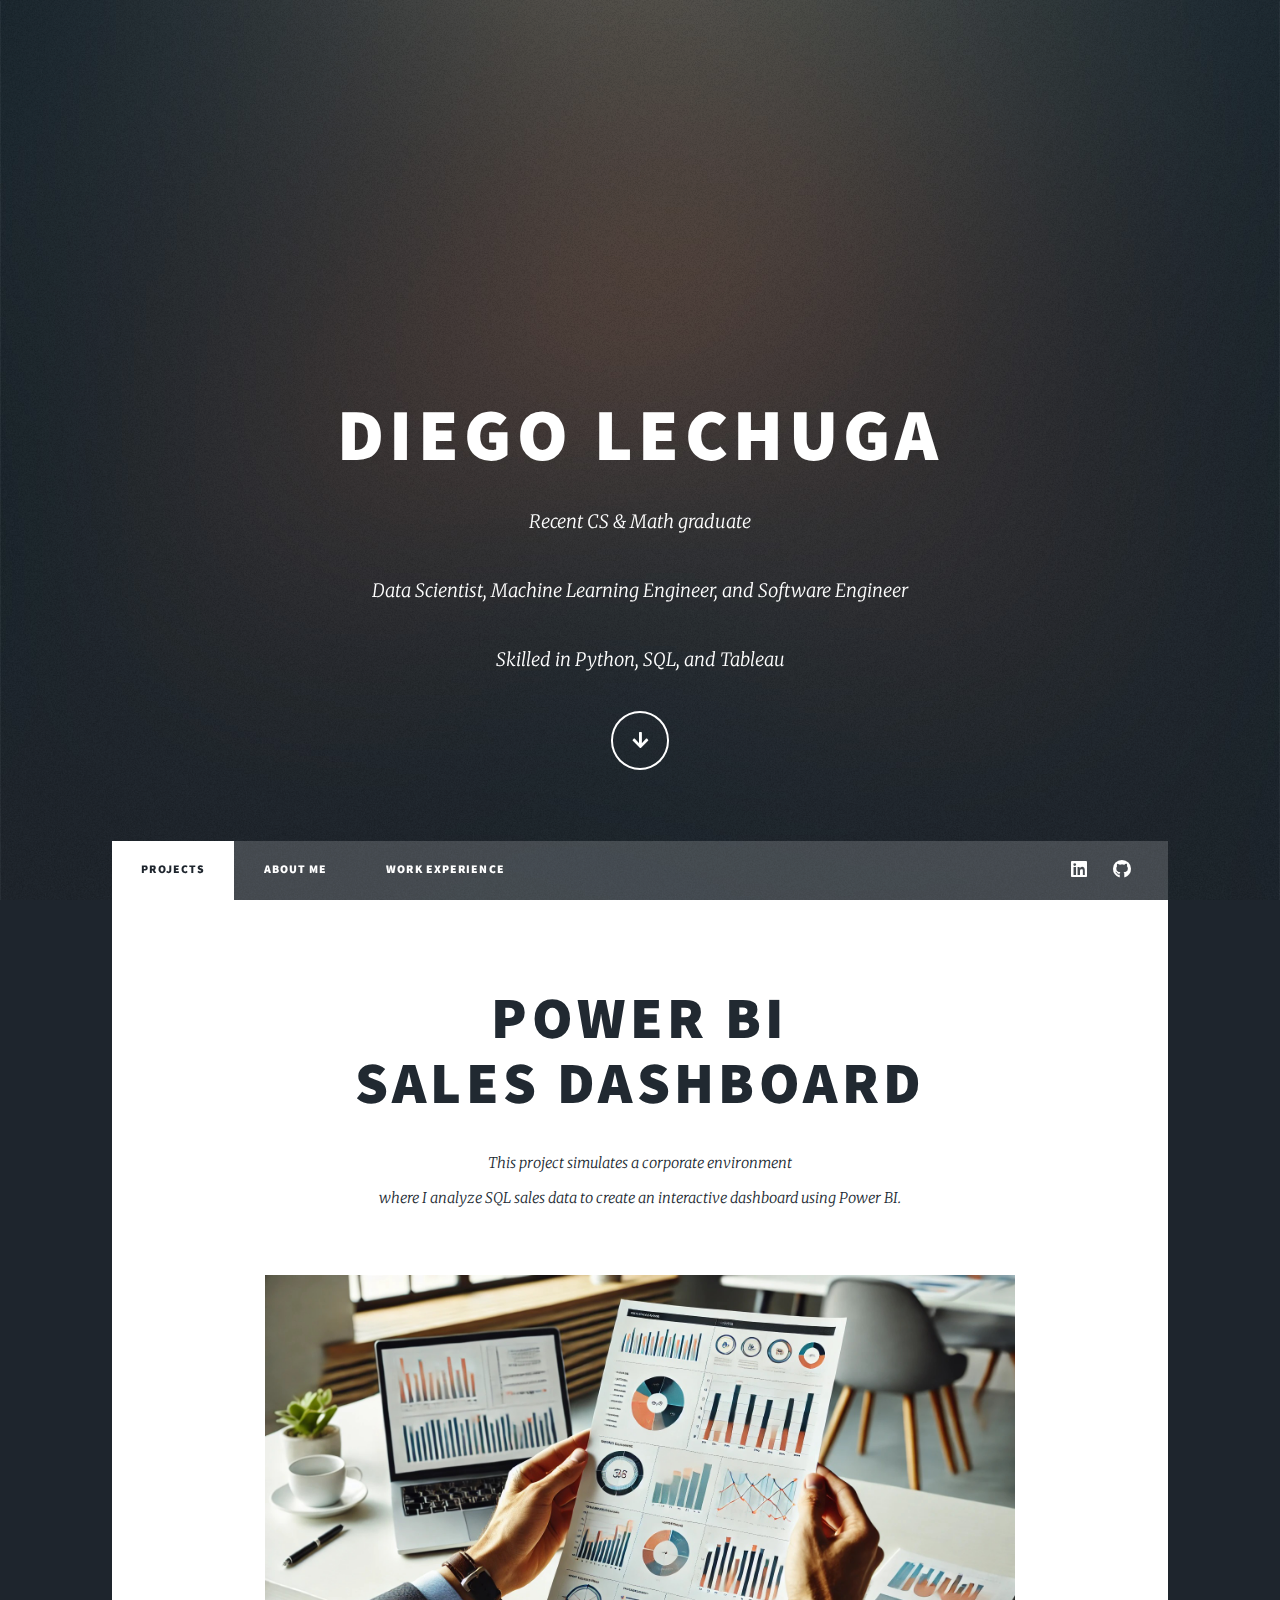
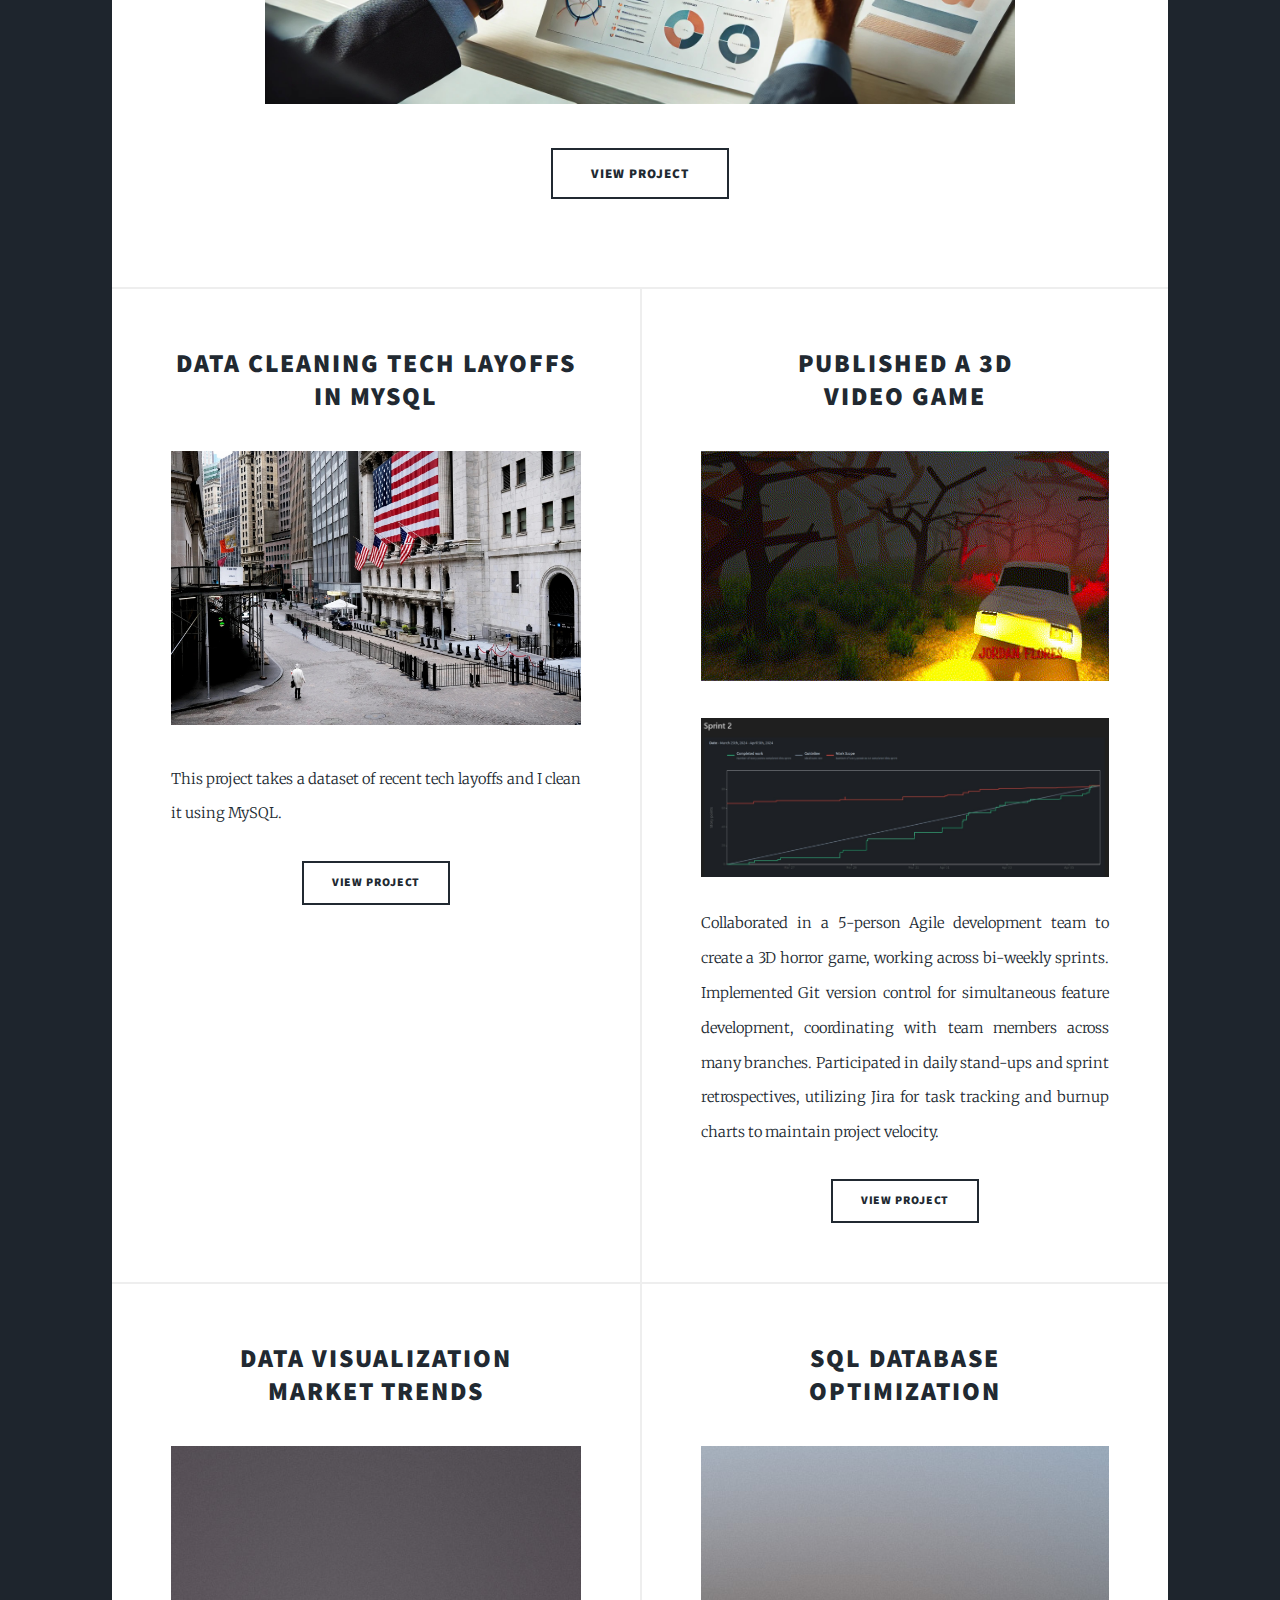
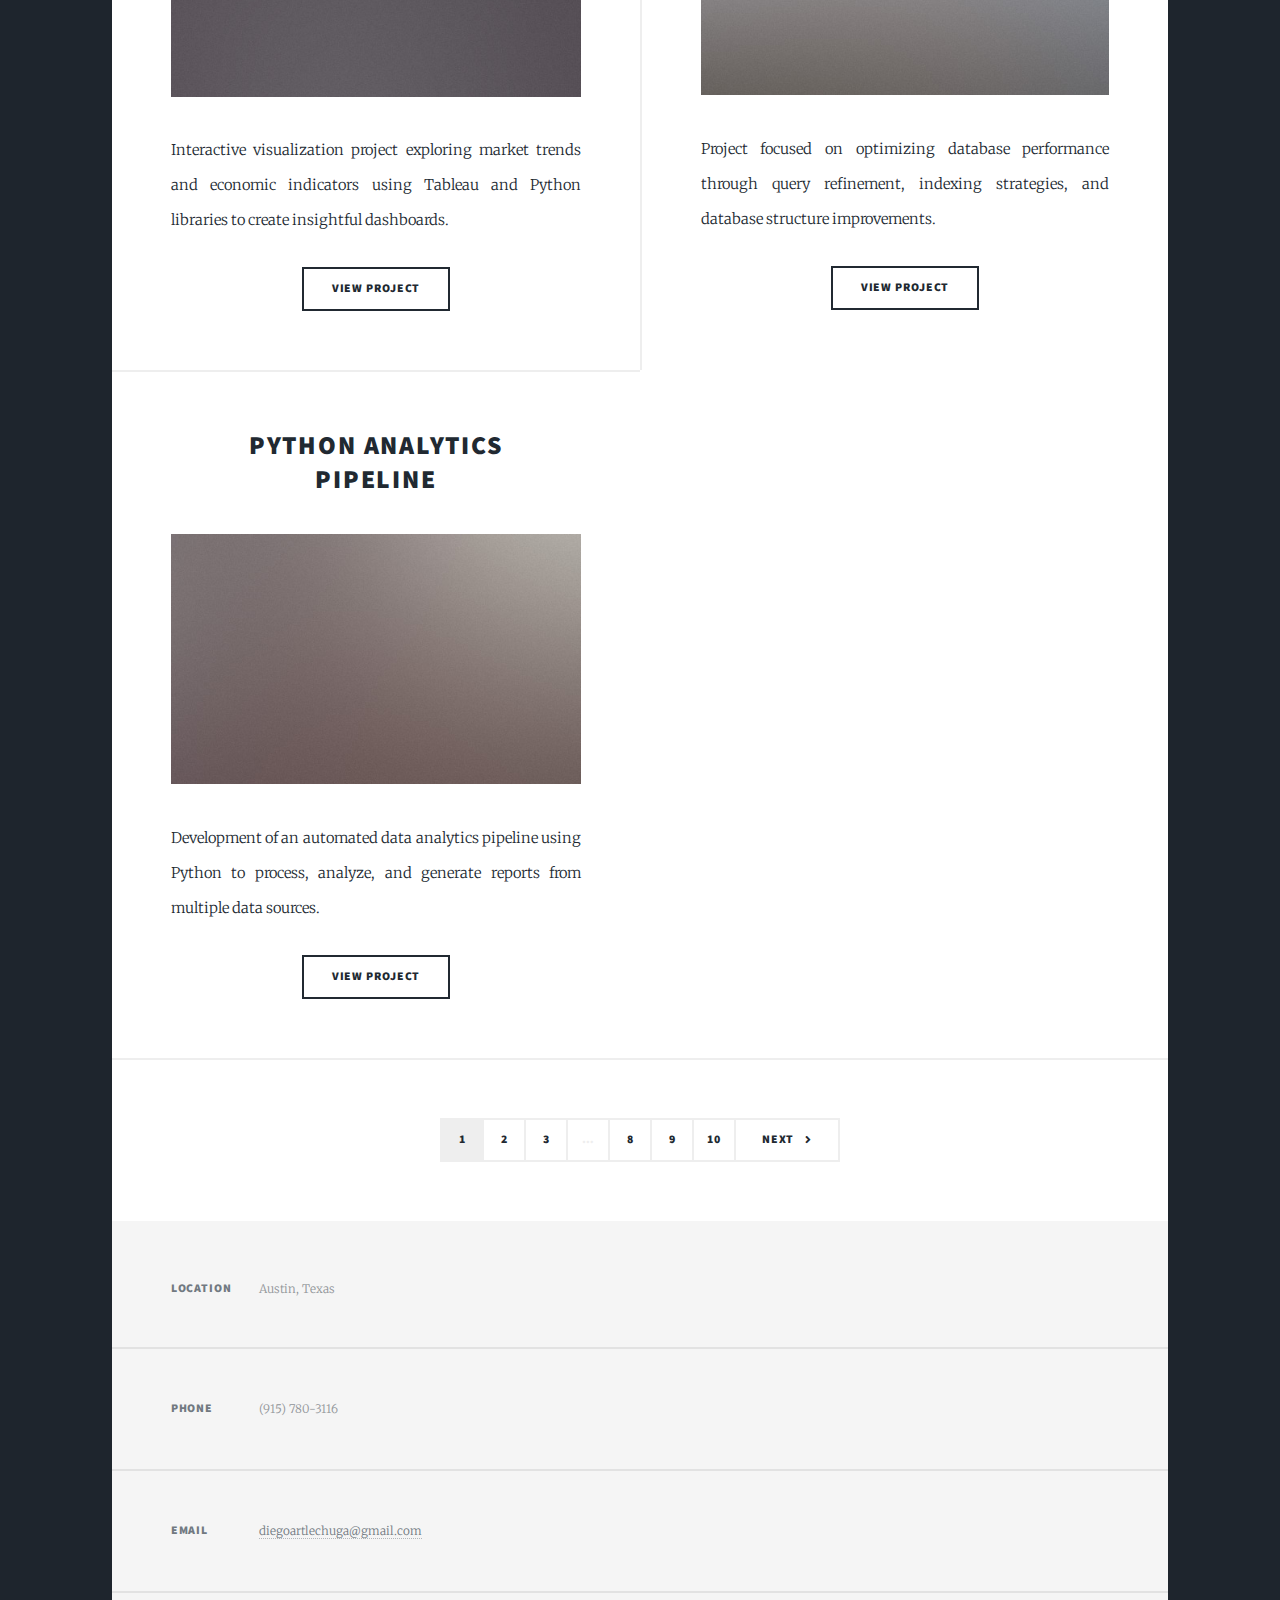
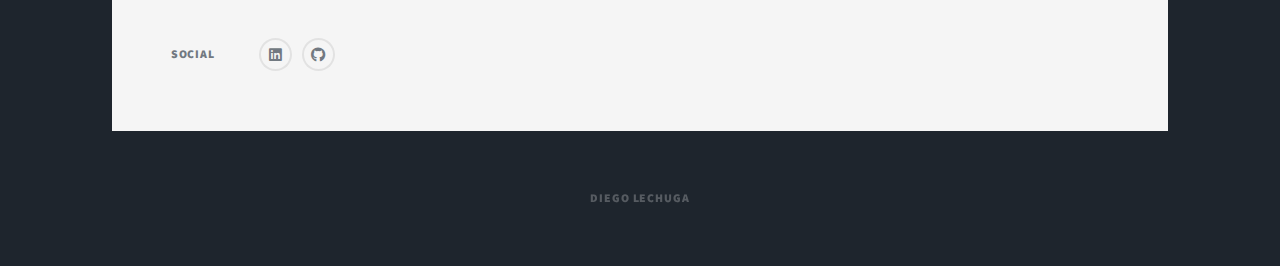
==== commit 67ab8bad: "addded some projects" ====
--- a/index.html
+++ b/index.html
@@ -1,4 +1,6 @@
 <!DOCTYPE HTML>
+
+<!-- This is the main page for my portfolio -->
 
 <html>
 	<head>
@@ -48,15 +50,15 @@
 						<!-- Featured Post -->
 							<article class="post featured">
 								<header class="major">
-									<h2>And this is a<br />
-									massive headlineS</h2>
-									<p>Aenean ornare velit lacus varius enim ullamcorper proin aliquam<br />
-									facilisis ante sed etiam magna interdum congue. Lorem ipsum dolor<br />
-									amet nullam sed etiam veroeros.</p>
+									<h2>Power BI <br />
+										Sales Dashboard</h2>
+									<p>This project simulates a corporate environment <br />
+										where I analyze SQL sales data
+										to create an interactive dashboard using Power BI.</p>
 								</header>
-								<a href="#" class="image main"><img src="images/pic01.jpg" alt="" /></a>
+								<a href="https://github.com/lechugadiego/PowerBI-sales-dashboard" target="_blank" class="image main" style="max-width: 80%; margin: 0 auto; margin-bottom: 3em;"><img src="images/dash-pic.jpg" alt="" /></a>
 								<ul class="actions special">
-									<li><a href="#" class="button large">Full Story</a></li>
+									<li><a href="https://github.com/lechugadiego/PowerBI-sales-dashboard" target="_blank" class="button large">View Project</a></li>
 								</ul>
 							</article>
 
@@ -64,74 +66,65 @@
 							<section class="posts">
 								<article>
 									<header>
-										<span class="date">April 24, 2017</span>
-										<h2><a href="#">Sed magna<br />
-										ipsum faucibus</a></h2>
-									</header>
-									<a href="#" class="image fit"><img src="images/pic02.jpg" alt="" /></a>
-									<p>Donec eget ex magna. Interdum et malesuada fames ac ante ipsum primis in faucibus. Pellentesque venenatis dolor imperdiet dolor mattis sagittis magna etiam.</p>
-									<ul class="actions special">
-										<li><a href="#" class="button">Full Story</a></li>
-									</ul>
-								</article>
-								<article>
-									<header>
-										<span class="date">April 22, 2017</span>
-										<h2><a href="#">Primis eget<br />
-										imperdiet lorem</a></h2>
-									</header>
-									<a href="#" class="image fit"><img src="images/pic03.jpg" alt="" /></a>
-									<p>Donec eget ex magna. Interdum et malesuada fames ac ante ipsum primis in faucibus. Pellentesque venenatis dolor imperdiet dolor mattis sagittis magna etiam.</p>
-									<ul class="actions special">
-										<li><a href="#" class="button">Full Story</a></li>
-									</ul>
-								</article>
-								<article>
-									<header>
-										<span class="date">April 18, 2017</span>
-										<h2><a href="#">Ante mattis<br />
-										interdum dolor</a></h2>
+										<h2><a href="https://github.com/lechugadiego/data_cleaning_layoffs" target="_blank">Data Cleaning 
+											Tech Layoffs
+											<br />
+											in MySQL</h2>
+									</header>
+									<a href="https://github.com/lechugadiego/data_cleaning_layoffs" target="_blank" class="image fit"><img src="images/wall-street.jpg" alt="" /></a>
+									<p>This project takes a dataset of recent 
+										tech layoffs and I clean it using MySQL.</p>
+									<ul class="actions special">
+										<li><a href="https://github.com/lechugadiego/data_cleaning_layoffs" target="_blank" class="button">View Project</a></li>
+									</ul>
+								</article>
+								<article>
+									<header>
+										<h2><a href="#">Published a 3D<br />
+										Video Game</a></h2>
+									</header>
+									<a href="https://devbones.itch.io/project-hillbilly" target="_blank" class="image fit"><img src="images/video-game.gif" alt="" /></a>
+									<a href="https://devbones.itch.io/project-hillbilly" target="_blank" class="image main" 
+									style="max-width: 100%; margin: 0 auto; margin-bottom: 2em;"><img src="images/sprint-burnup.jpg" alt="" /></a>
+									<p>Collaborated in a 5-person Agile development team to create a 3D horror game, working across bi-weekly sprints.
+										Implemented Git version control for simultaneous feature development, coordinating with team members across many branches. 
+										Participated in daily stand-ups and sprint retrospectives, utilizing Jira for task tracking and burnup charts to maintain project velocity.
+										</p>
+									<ul class="actions special">
+										<li><a href="https://devbones.itch.io/project-hillbilly" target="_blank" class="button">View Project</a></li>
+									</ul>
+								</article>
+								<article>
+									<header>
+										<h2><a href="#">Data Visualization<br />
+										Market Trends</a></h2>
 									</header>
 									<a href="#" class="image fit"><img src="images/pic04.jpg" alt="" /></a>
-									<p>Donec eget ex magna. Interdum et malesuada fames ac ante ipsum primis in faucibus. Pellentesque venenatis dolor imperdiet dolor mattis sagittis magna etiam.</p>
-									<ul class="actions special">
-										<li><a href="#" class="button">Full Story</a></li>
-									</ul>
-								</article>
-								<article>
-									<header>
-										<span class="date">April 14, 2017</span>
-										<h2><a href="#">Tempus sed<br />
-										nulla imperdiet</a></h2>
+									<p>Interactive visualization project exploring market trends and economic indicators using Tableau and Python libraries to create insightful dashboards.</p>
+									<ul class="actions special">
+										<li><a href="#" class="button">View Project</a></li>
+									</ul>
+								</article>
+								<article>
+									<header>
+										<h2><a href="#">SQL Database<br />
+										Optimization</a></h2>
 									</header>
 									<a href="#" class="image fit"><img src="images/pic05.jpg" alt="" /></a>
-									<p>Donec eget ex magna. Interdum et malesuada fames ac ante ipsum primis in faucibus. Pellentesque venenatis dolor imperdiet dolor mattis sagittis magna etiam.</p>
-									<ul class="actions special">
-										<li><a href="#" class="button">Full Story</a></li>
-									</ul>
-								</article>
-								<article>
-									<header>
-										<span class="date">April 11, 2017</span>
-										<h2><a href="#">Odio magna<br />
-										sed consectetur</a></h2>
+									<p>Project focused on optimizing database performance through query refinement, indexing strategies, and database structure improvements.</p>
+									<ul class="actions special">
+										<li><a href="#" class="button">View Project</a></li>
+									</ul>
+								</article>
+								<article>
+									<header>
+										<h2><a href="#">Python Analytics<br />
+										Pipeline</a></h2>
 									</header>
 									<a href="#" class="image fit"><img src="images/pic06.jpg" alt="" /></a>
-									<p>Donec eget ex magna. Interdum et malesuada fames ac ante ipsum primis in faucibus. Pellentesque venenatis dolor imperdiet dolor mattis sagittis magna etiam.</p>
-									<ul class="actions special">
-										<li><a href="#" class="button">Full Story</a></li>
-									</ul>
-								</article>
-								<article>
-									<header>
-										<span class="date">April 7, 2017</span>
-										<h2><a href="#">Augue lorem<br />
-										primis vestibulum</a></h2>
-									</header>
-									<a href="#" class="image fit"><img src="images/pic07.jpg" alt="" /></a>
-									<p>Donec eget ex magna. Interdum et malesuada fames ac ante ipsum primis in faucibus. Pellentesque venenatis dolor imperdiet dolor mattis sagittis magna etiam.</p>
-									<ul class="actions special">
-										<li><a href="#" class="button">Full Story</a></li>
+									<p>Development of an automated data analytics pipeline using Python to process, analyze, and generate reports from multiple data sources.</p>
+									<ul class="actions special">
+										<li><a href="#" class="button">View Project</a></li>
 									</ul>
 								</article>
 							</section>
@@ -155,6 +148,7 @@
 
 				<!-- Footer -->
 					<footer id="footer">
+						<!--
 						<section>
 							<form method="post" action="#">
 								<div class="fields">
@@ -176,27 +170,25 @@
 								</ul>
 							</form>
 						</section>
+						-->
 						<section class="split contact">
 							<section class="alt">
-								<h3>Address</h3>
-								<p>1234 Somewhere Road #87257<br />
-								Nashville, TN 00000-0000</p>
+								<h3>Location</h3>
+								<p>Austin, Texas</p>
 							</section>
 							<section>
 								<h3>Phone</h3>
-								<p><a href="#">(000) 000-0000</a></p>
+								<p>(915) 780-3116</a></p>
 							</section>
 							<section>
 								<h3>Email</h3>
-								<p><a href="#">info@untitled.tld</a></p>
+								<p><a href="#">diegoartlechuga@gmail.com</a></p>
 							</section>
 							<section>
 								<h3>Social</h3>
 								<ul class="icons alt">
-									<li><a href="#" class="icon brands alt fa-twitter"><span class="label">Twitter</span></a></li>
-									<li><a href="#" class="icon brands alt fa-facebook-f"><span class="label">Facebook</span></a></li>
-									<li><a href="#" class="icon brands alt fa-instagram"><span class="label">Instagram</span></a></li>
-									<li><a href="#" class="icon brands alt fa-github"><span class="label">GitHub</span></a></li>
+									<li><a href="https://www.linkedin.com/in/diego-lechuga-519408287/" target="_blank" class="icon brands alt fa-linkedin"><span class="label">LinkedIn</span></a></li>
+									<li><a href="https://github.com/lechugadiego" target="_blank" class="icon brands alt fa-github"><span class="label">GitHub</span></a></li>
 								</ul>
 							</section>
 						</section>
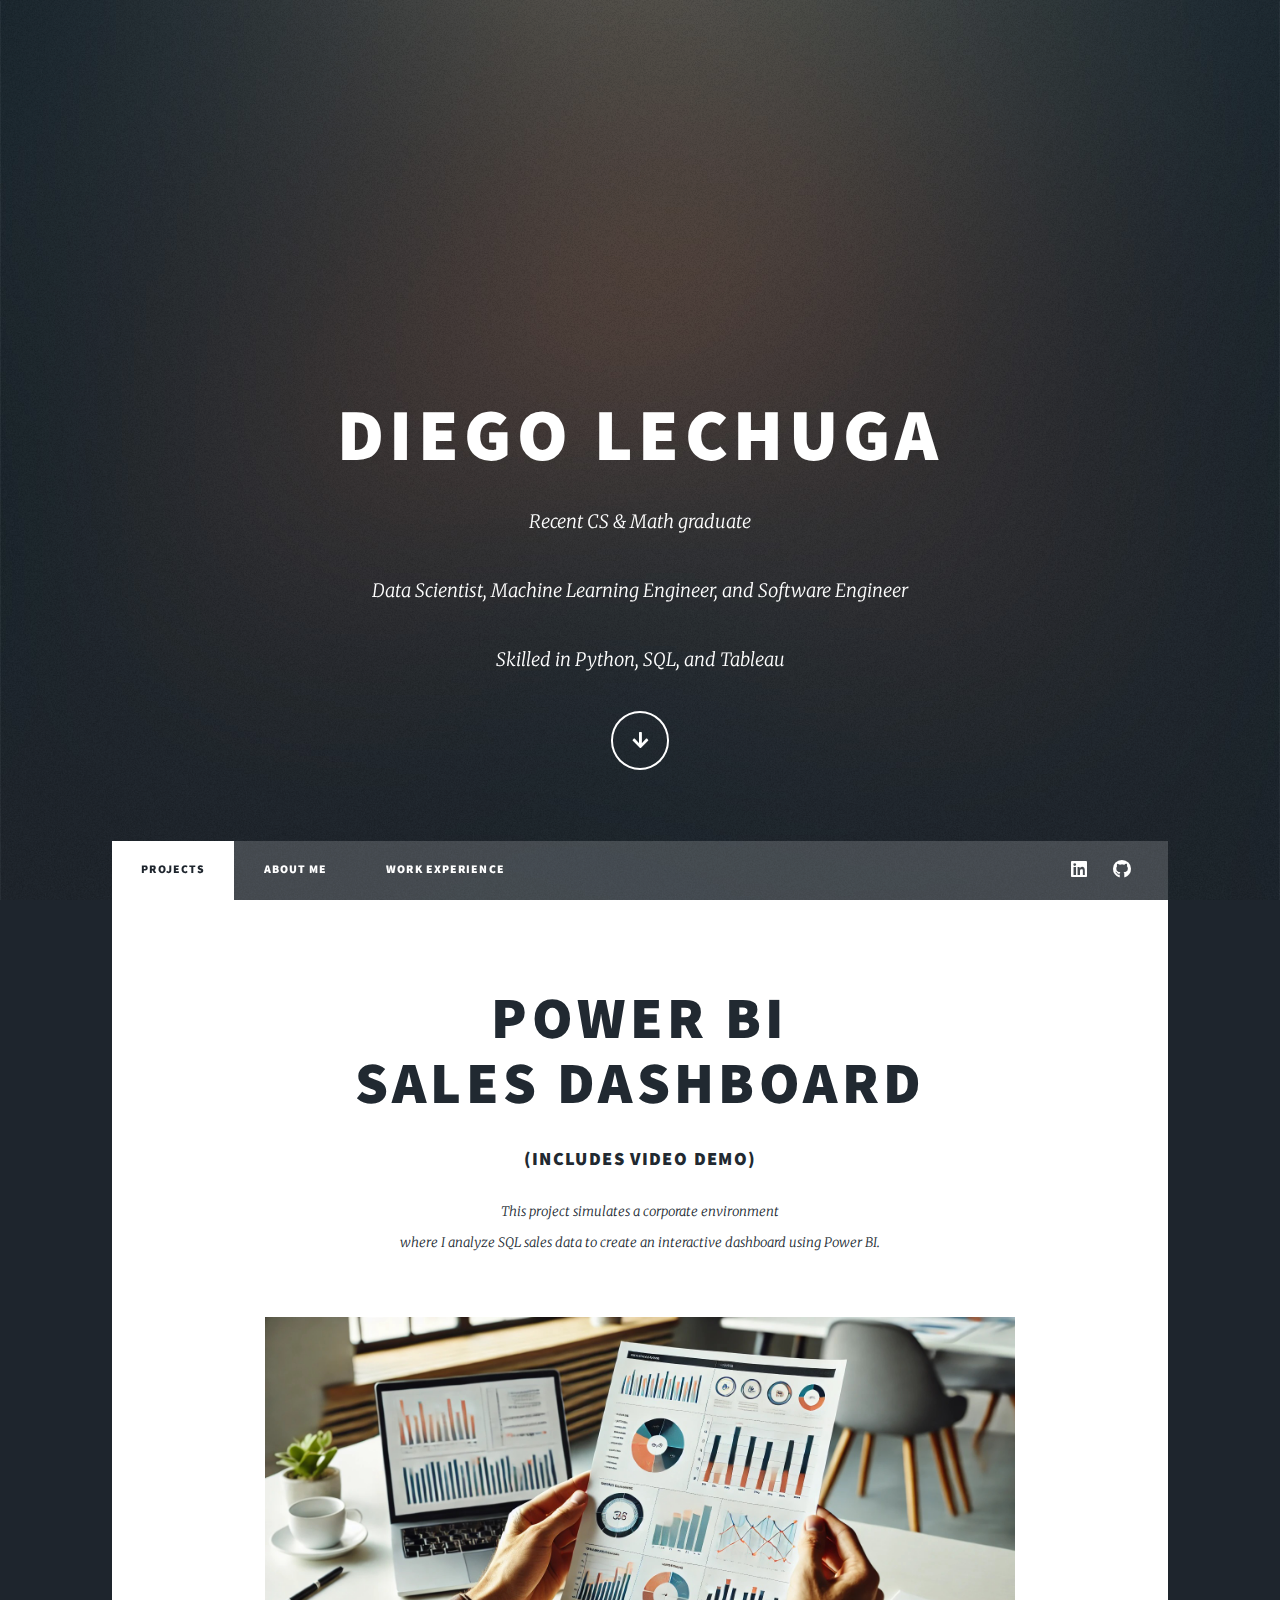
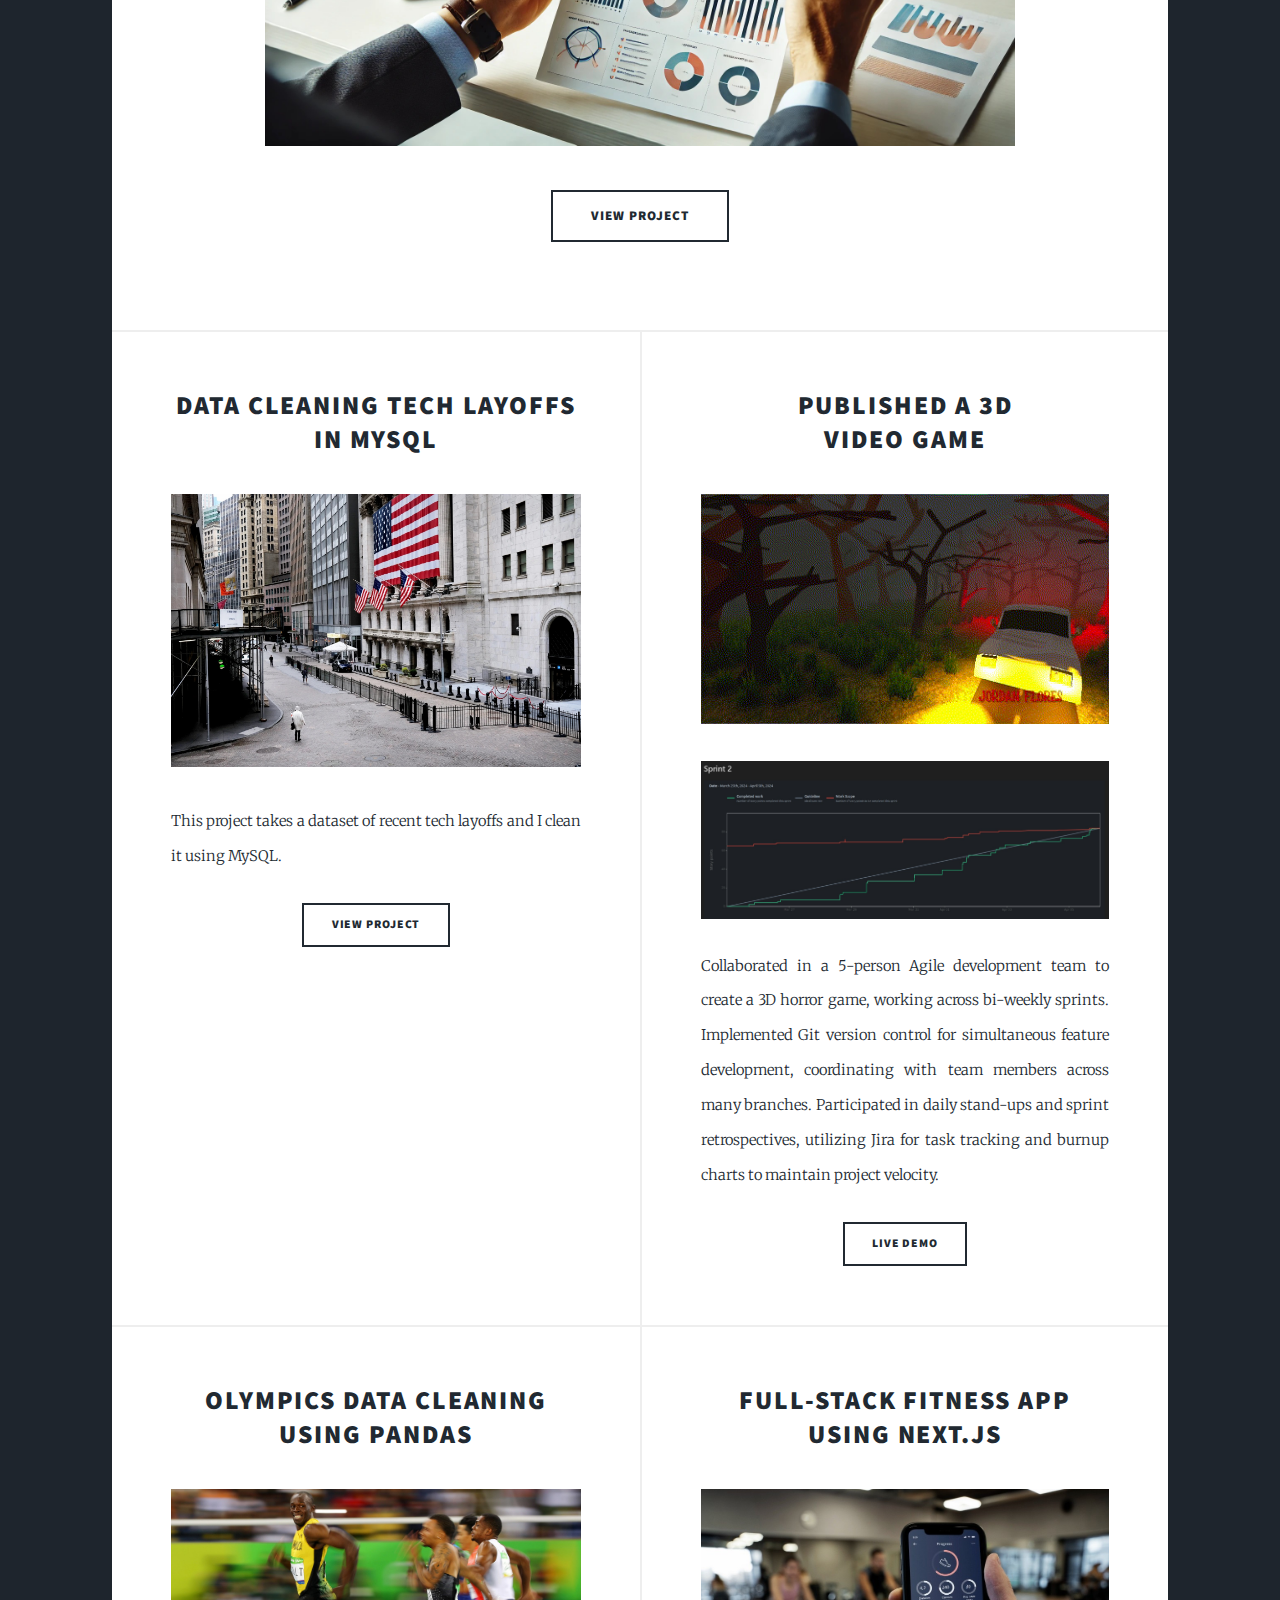
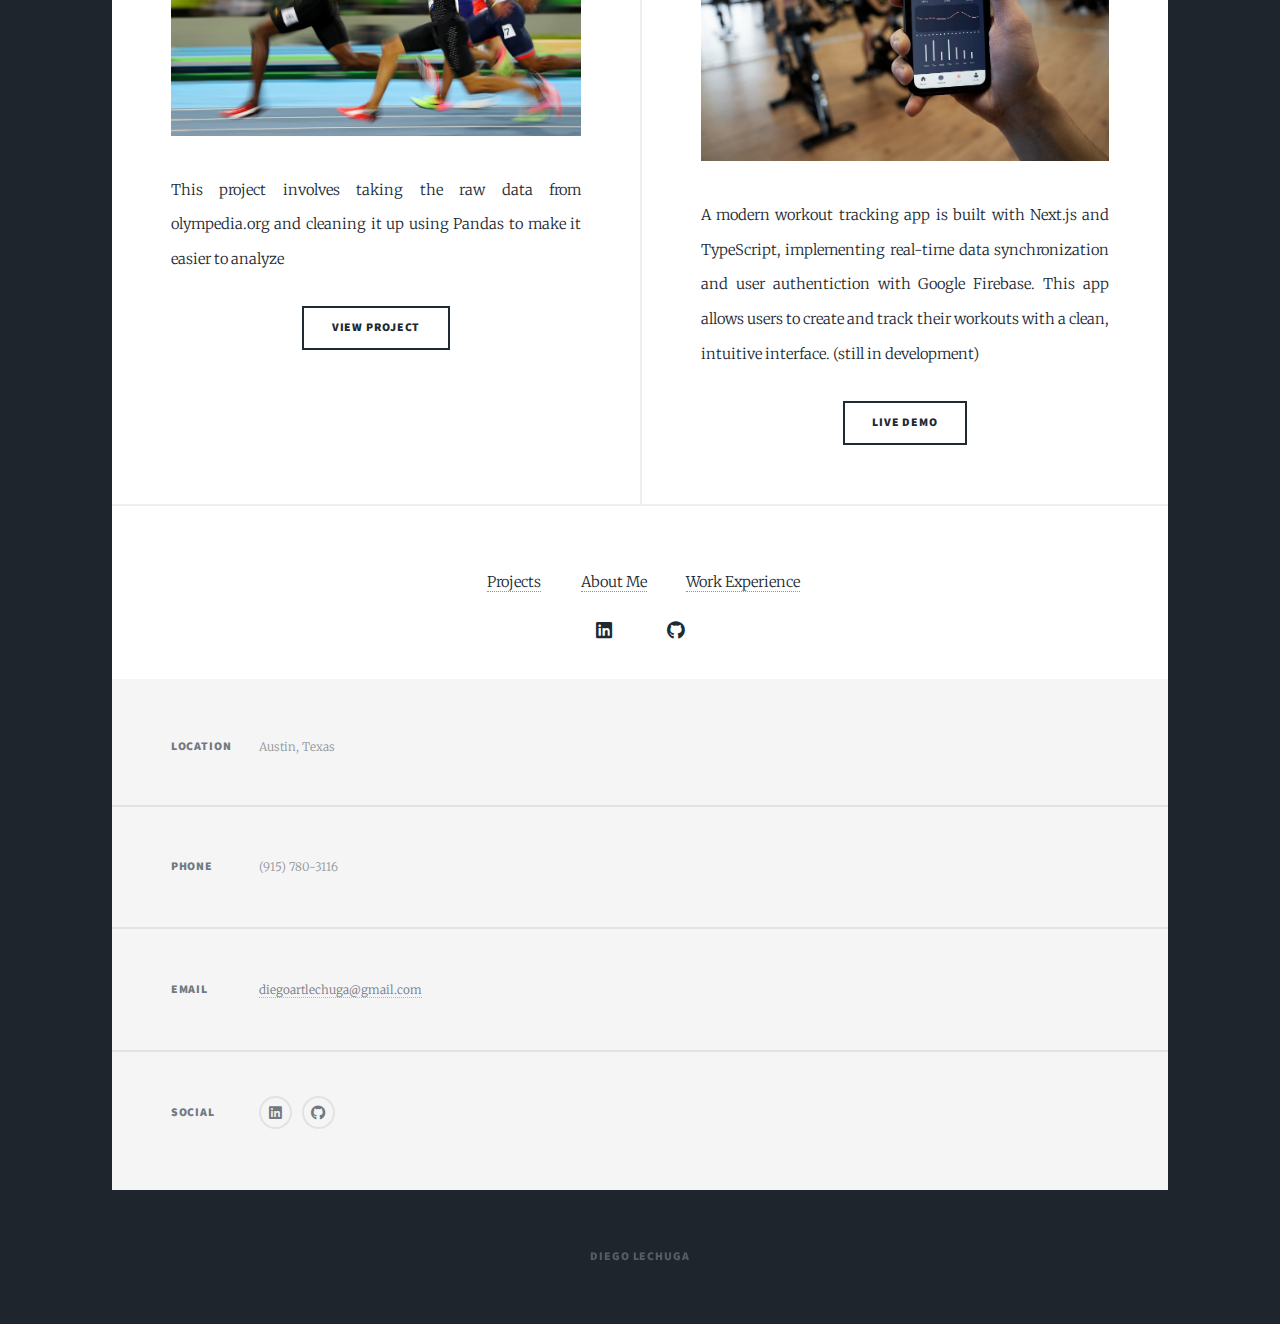
==== commit 52e4d4c6: "added projects" ====
--- a/index.html
+++ b/index.html
@@ -51,7 +51,9 @@
 							<article class="post featured">
 								<header class="major">
 									<h2>Power BI <br />
-										Sales Dashboard</h2>
+										Sales Dashboard <br />
+									</h2>
+									<h3>(Includes Video Demo)</h3>
 									<p>This project simulates a corporate environment <br />
 										where I analyze SQL sales data
 										to create an interactive dashboard using Power BI.</p>
@@ -66,9 +68,8 @@
 							<section class="posts">
 								<article>
 									<header>
-										<h2><a href="https://github.com/lechugadiego/data_cleaning_layoffs" target="_blank">Data Cleaning 
-											Tech Layoffs
-											<br />
+										<h2><a href="https://github.com/lechugadiego/data_cleaning_layoffs" target="_blank"
+											>Data Cleaning Tech Layoffs <br />
 											in MySQL</h2>
 									</header>
 									<a href="https://github.com/lechugadiego/data_cleaning_layoffs" target="_blank" class="image fit"><img src="images/wall-street.jpg" alt="" /></a>
@@ -78,9 +79,11 @@
 										<li><a href="https://github.com/lechugadiego/data_cleaning_layoffs" target="_blank" class="button">View Project</a></li>
 									</ul>
 								</article>
-								<article>
-									<header>
-										<h2><a href="#">Published a 3D<br />
+
+								<article>
+									<header>
+										<h2><a href="https://devbones.itch.io/project-hillbilly" target="_blank">
+										Published a 3D<br />
 										Video Game</a></h2>
 									</header>
 									<a href="https://devbones.itch.io/project-hillbilly" target="_blank" class="image fit"><img src="images/video-game.gif" alt="" /></a>
@@ -91,58 +94,56 @@
 										Participated in daily stand-ups and sprint retrospectives, utilizing Jira for task tracking and burnup charts to maintain project velocity.
 										</p>
 									<ul class="actions special">
-										<li><a href="https://devbones.itch.io/project-hillbilly" target="_blank" class="button">View Project</a></li>
-									</ul>
-								</article>
-								<article>
-									<header>
-										<h2><a href="#">Data Visualization<br />
-										Market Trends</a></h2>
-									</header>
-									<a href="#" class="image fit"><img src="images/pic04.jpg" alt="" /></a>
-									<p>Interactive visualization project exploring market trends and economic indicators using Tableau and Python libraries to create insightful dashboards.</p>
-									<ul class="actions special">
-										<li><a href="#" class="button">View Project</a></li>
-									</ul>
-								</article>
-								<article>
-									<header>
-										<h2><a href="#">SQL Database<br />
-										Optimization</a></h2>
-									</header>
-									<a href="#" class="image fit"><img src="images/pic05.jpg" alt="" /></a>
-									<p>Project focused on optimizing database performance through query refinement, indexing strategies, and database structure improvements.</p>
-									<ul class="actions special">
-										<li><a href="#" class="button">View Project</a></li>
-									</ul>
-								</article>
-								<article>
-									<header>
-										<h2><a href="#">Python Analytics<br />
-										Pipeline</a></h2>
-									</header>
-									<a href="#" class="image fit"><img src="images/pic06.jpg" alt="" /></a>
-									<p>Development of an automated data analytics pipeline using Python to process, analyze, and generate reports from multiple data sources.</p>
-									<ul class="actions special">
-										<li><a href="#" class="button">View Project</a></li>
-									</ul>
-								</article>
-							</section>
+										<li><a href="https://devbones.itch.io/project-hillbilly" target="_blank" class="button">Live Demo</a></li>
+									</ul>
+								</article>
+
+								<article>
+									<header>
+										<h2><a href="https://github.com/lechugadiego/olympics_data_project" target="_blank">
+											Olympics Data Cleaning  <br />
+											Using Pandas</h2>
+									</header>
+									<a href="https://github.com/lechugadiego/olympics_data_project" target="_blank" class="image fit"><img src="images/usain.jpg" alt="" /></a>
+									<p>This project involves taking the raw data from olympedia.org 
+										and cleaning it up using Pandas to make it easier to analyze</p>
+									<ul class="actions special">
+										<li><a href="https://github.com/lechugadiego/olympics_data_project" target="_blank" class="button">View Project</a></li>
+									</ul>
+								</article>
+
+								<article>
+									<header>
+										<h2><a href="https://workout-tracker-11c0c.web.app/" target="_blank">
+										Full-Stack Fitness App <br />
+										Using Next.js
+										</a></h2>
+									</header>
+									<a href="https://workout-tracker-11c0c.web.app/" target="_blank" class="image fit"><img src="images/fitness.jpg" alt="" /></a>
+									<p>A modern workout tracking app is built with Next.js and TypeScript, implementing real-time 
+										data synchronization and user authentiction with Google Firebase. This app allows users to 
+										create and track their workouts with a clean, intuitive interface. (still in development)</p>
+									<ul class="actions special">
+										<li><a href="https://workout-tracker-11c0c.web.app/" target="_blank" class="button">Live Demo</a></li>
+									</ul>
+								</article>
+							</section>
+
+						<!-- Navigation at bottom -->
+						<nav class="bottom-nav">
+							<ul class="links">
+								<li class="active"><a href="index.html">Projects</a></li>
+								<li><a href="generic.html">About Me</a></li>
+								<li><a href="elements.html">Work Experience</a></li>
+							</ul>
+							<ul class="icons">
+								<li><a href="https://www.linkedin.com/in/diego-lechuga-519408287/" target="_blank" class="icon brands fa-linkedin"><span class="label">LinkedIn</span></a></li>
+								<li><a href="https://github.com/lechugadiego" target="_blank" class="icon brands fa-github"><span class="label">GitHub</span></a></li>
+							</ul>
+						</nav>
 
 						<!-- Footer -->
-							<footer>
-								<div class="pagination">
-									<!--<a href="#" class="previous">Prev</a>-->
-									<a href="#" class="page active">1</a>
-									<a href="#" class="page">2</a>
-									<a href="#" class="page">3</a>
-									<span class="extra">&hellip;</span>
-									<a href="#" class="page">8</a>
-									<a href="#" class="page">9</a>
-									<a href="#" class="page">10</a>
-									<a href="#" class="next">Next</a>
-								</div>
-							</footer>
+
 
 					</div>
 
--- a/assets/css/main.css
+++ b/assets/css/main.css
@@ -4686,4 +4686,26 @@
 			visibility: visible;
 		}
 
-	}+	}
+
+.bottom-nav {
+    text-align: center;
+    margin: 2em 0;
+    padding: 1em;
+    border-top: 1px solid rgba(212, 212, 255, 0.1);
+}
+
+.bottom-nav ul {
+    margin: 0;
+    padding: 0;
+    list-style: none;
+}
+
+.bottom-nav .links {
+    margin-bottom: 1em;
+}
+
+.bottom-nav li {
+    display: inline-block;
+    margin: 0 1em;
+}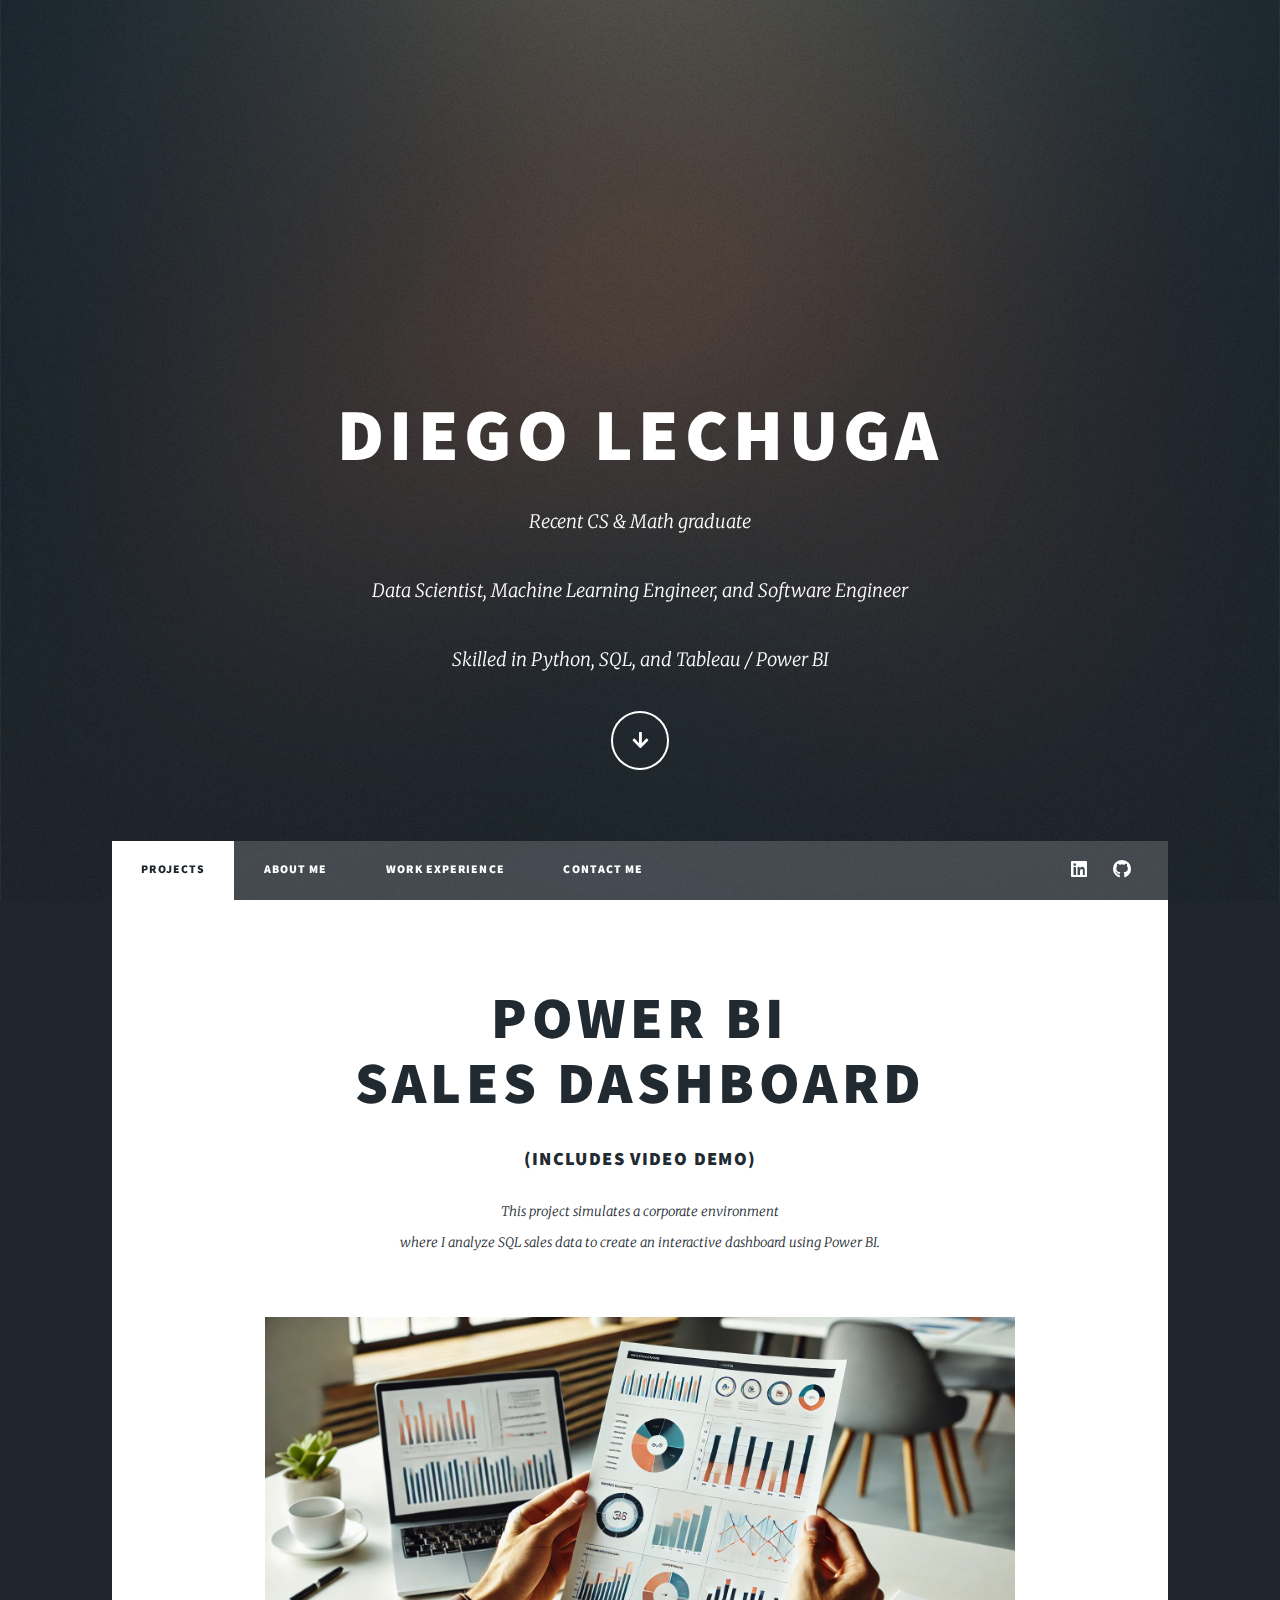
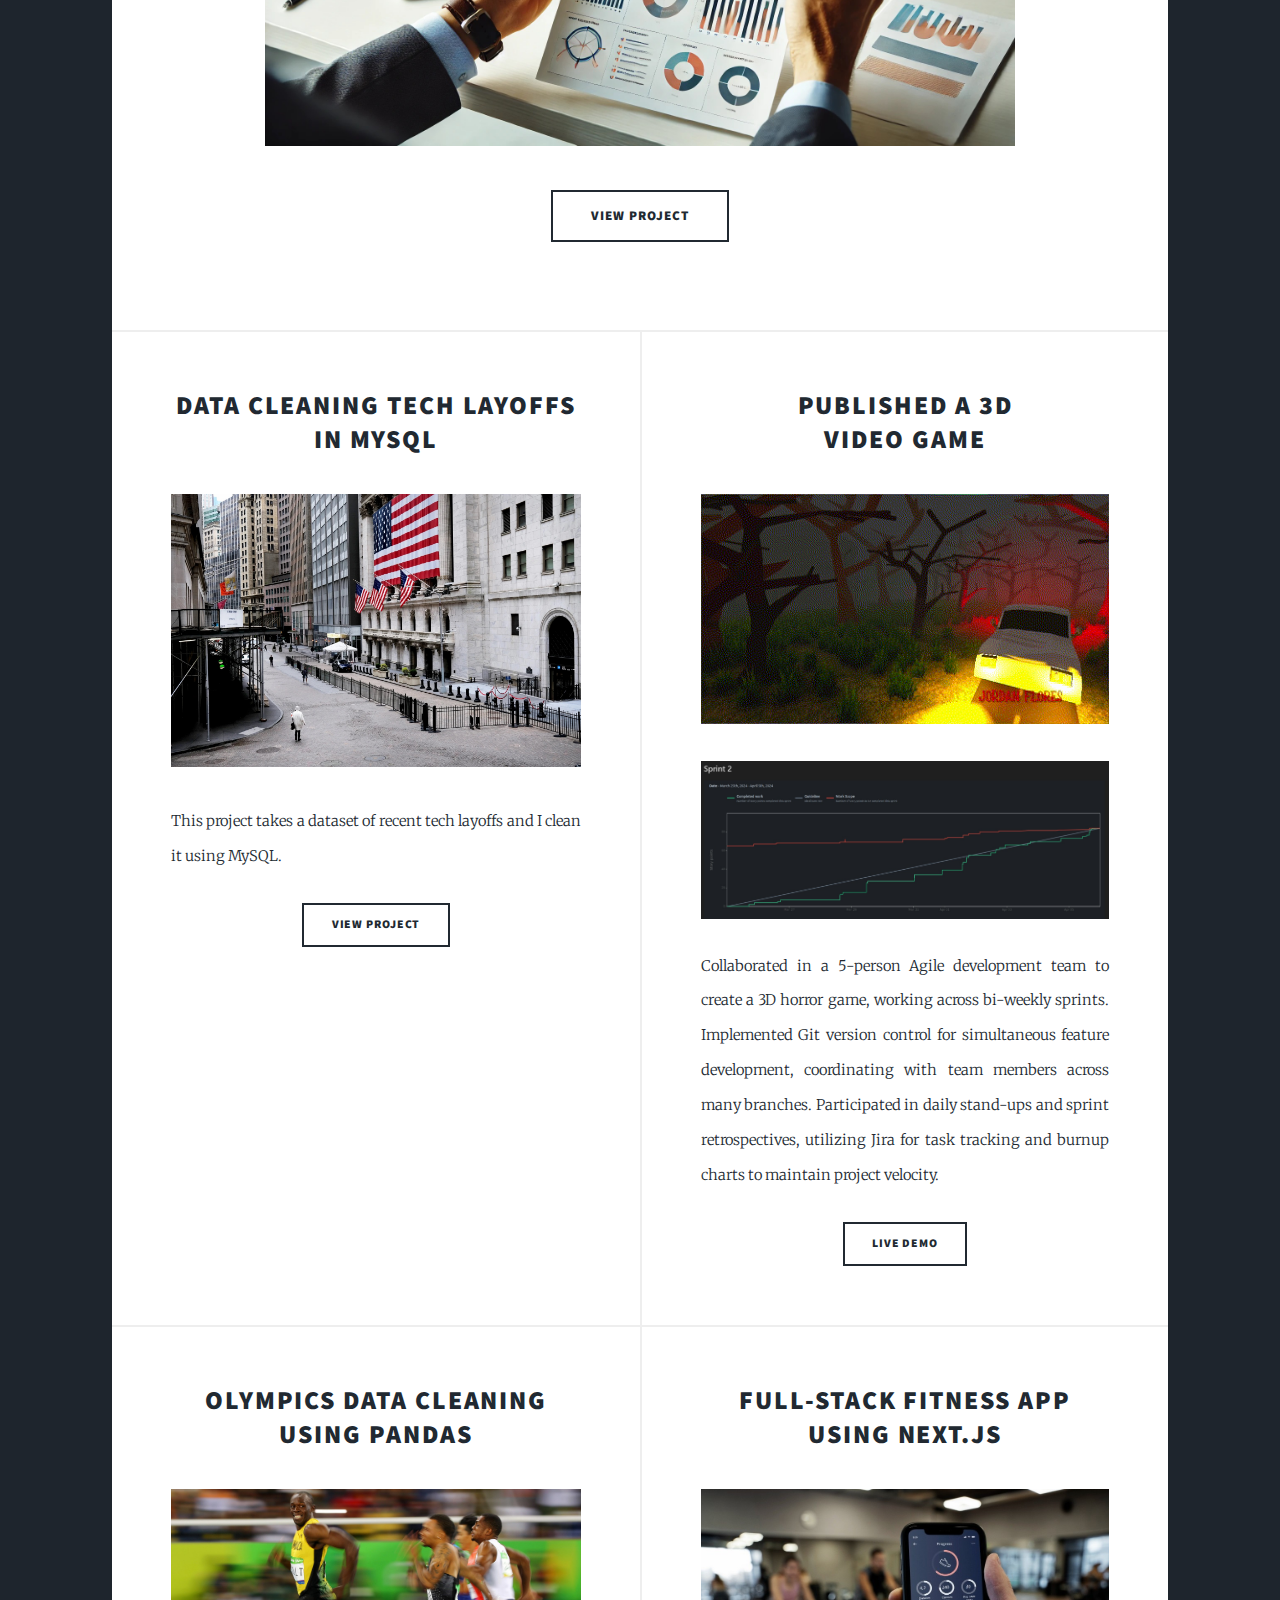
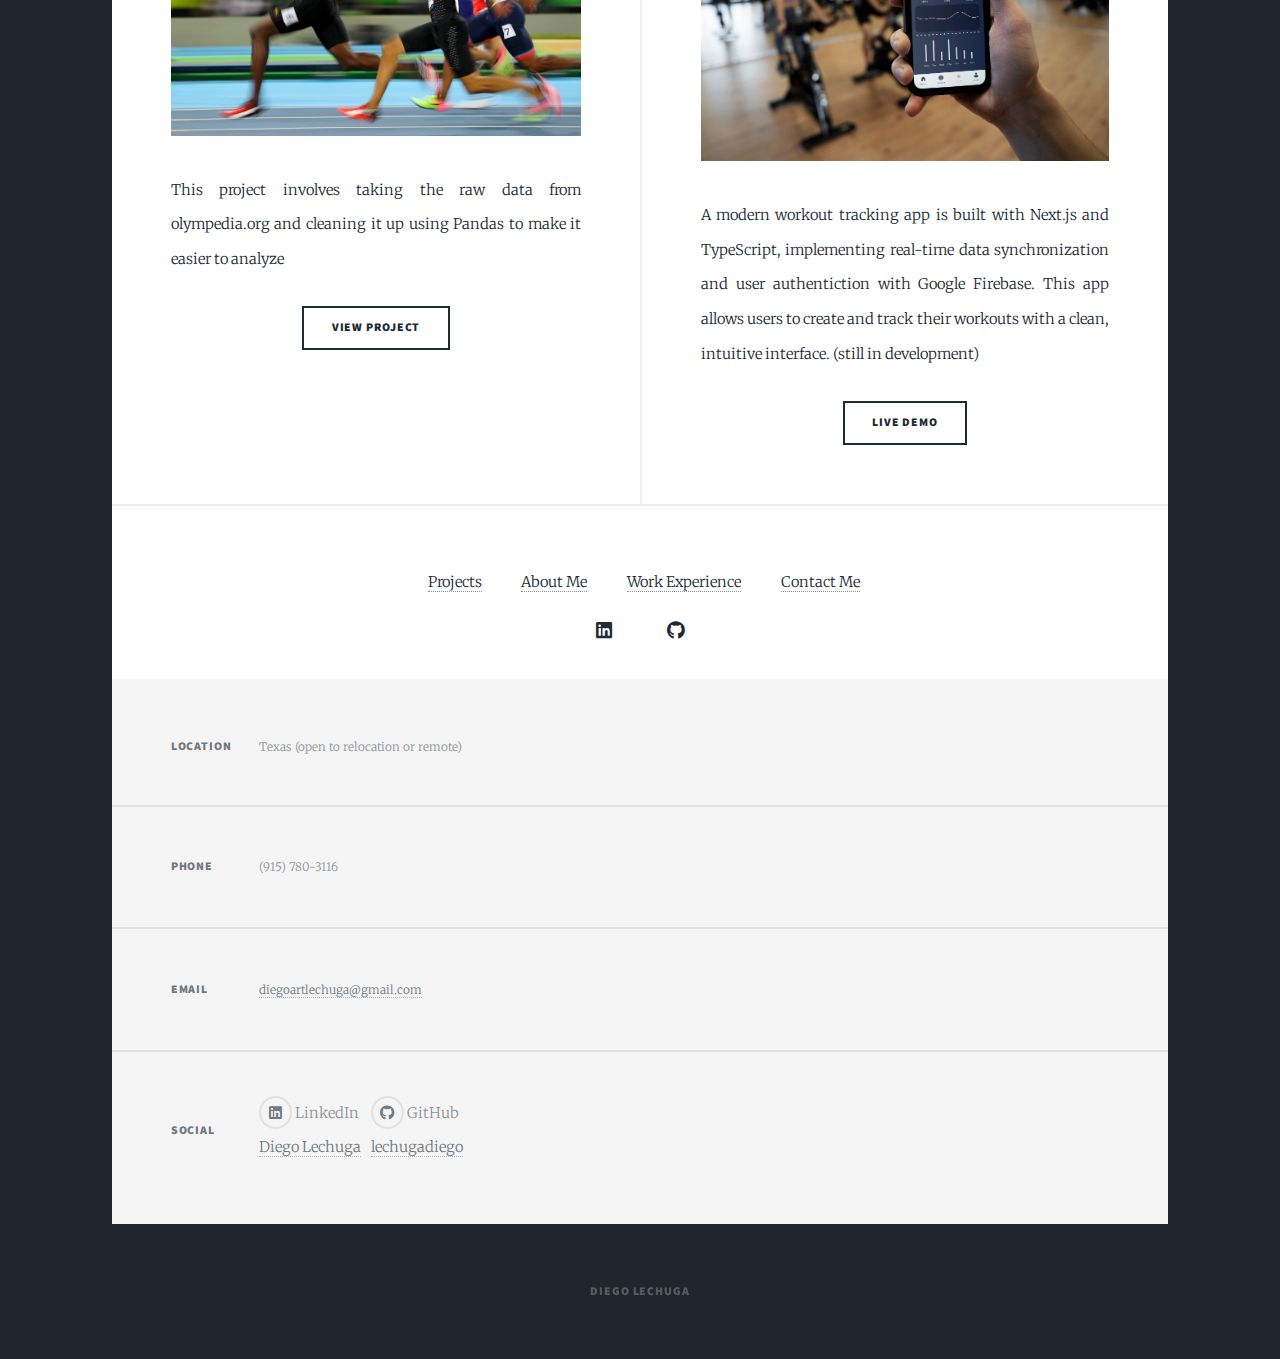
==== commit 3d5d8519: "edited description" ====
--- a/index.html
+++ b/index.html
@@ -7,6 +7,10 @@
 		<title>Diego Lechuga</title>
 		<meta charset="utf-8" />
 		<meta name="viewport" content="width=device-width, initial-scale=1, user-scalable=no" />
+		<meta name="description" content="Data Scientist and Software Engineer specializing in Python, SQL, and Business Intelligence. View my portfolio of projects in machine learning, data analysis, and full-stack development." />
+		<meta property="og:title" content="Diego Lechuga - Data Scientist & Software Engineer - Portfolio" />
+		<meta property="og:description" content="View my portfolio of projects in machine learning, data analysis, and full-stack development." />
+		<meta property="og:image" content="https://lechugadiego.github.io/portfolio/images/linkedin-profile-pic.jpg" />
 		<link rel="stylesheet" href="assets/css/main.css" />
 		<noscript><link rel="stylesheet" href="assets/css/noscript.css" /></noscript>
 	</head>
@@ -20,7 +24,7 @@
 						<h1>Diego Lechuga</h1>
 						<p>Recent CS & Math graduate </p>
 						<p> Data Scientist, Machine Learning Engineer, and Software Engineer</p>
-						<p> Skilled in Python, SQL, and Tableau</p>
+						<p> Skilled in Python, SQL, and Tableau / Power BI</p>
 						<ul class="actions">
 							<li><a href="#header" class="button icon solid solo fa-arrow-down scrolly">Continue</a></li>
 						</ul>
@@ -37,6 +41,7 @@
 							<li class="active"><a href="index.html">Projects</a></li>
 							<li><a href="generic.html">About Me</a></li>
 							<li><a href="elements.html">Work Experience</a></li>
+							<li><a href="contact.html">Contact Me</a></li>
 						</ul>
 						<ul class="icons">
 							<li><a href="https://www.linkedin.com/in/diego-lechuga-519408287/" target="_blank" class="icon brands fa-linkedin"><span class="label">LinkedIn</span></a></li>
@@ -135,6 +140,7 @@
 								<li class="active"><a href="index.html">Projects</a></li>
 								<li><a href="generic.html">About Me</a></li>
 								<li><a href="elements.html">Work Experience</a></li>
+								<li><a href="contact.html">Contact Me</a></li>
 							</ul>
 							<ul class="icons">
 								<li><a href="https://www.linkedin.com/in/diego-lechuga-519408287/" target="_blank" class="icon brands fa-linkedin"><span class="label">LinkedIn</span></a></li>
@@ -175,7 +181,7 @@
 						<section class="split contact">
 							<section class="alt">
 								<h3>Location</h3>
-								<p>Austin, Texas</p>
+								<p>Texas (open to relocation or remote)</p>
 							</section>
 							<section>
 								<h3>Phone</h3>
@@ -188,8 +194,8 @@
 							<section>
 								<h3>Social</h3>
 								<ul class="icons alt">
-									<li><a href="https://www.linkedin.com/in/diego-lechuga-519408287/" target="_blank" class="icon brands alt fa-linkedin"><span class="label">LinkedIn</span></a></li>
-									<li><a href="https://github.com/lechugadiego" target="_blank" class="icon brands alt fa-github"><span class="label">GitHub</span></a></li>
+									<li><a href="https://www.linkedin.com/in/diego-lechuga-519408287/" target="_blank" class="icon brands alt fa-linkedin"><span class="label">LinkedIn</span></a> LinkedIn<br><a href="https://www.linkedin.com/in/diego-lechuga-519408287/" target="_blank">Diego Lechuga</a></li>
+									<li><a href="https://github.com/lechugadiego" target="_blank" class="icon brands alt fa-github"><span class="label">GitHub</span></a> GitHub<br><a href="https://github.com/lechugadiego" target="_blank">lechugadiego</a></li>
 								</ul>
 							</section>
 						</section>
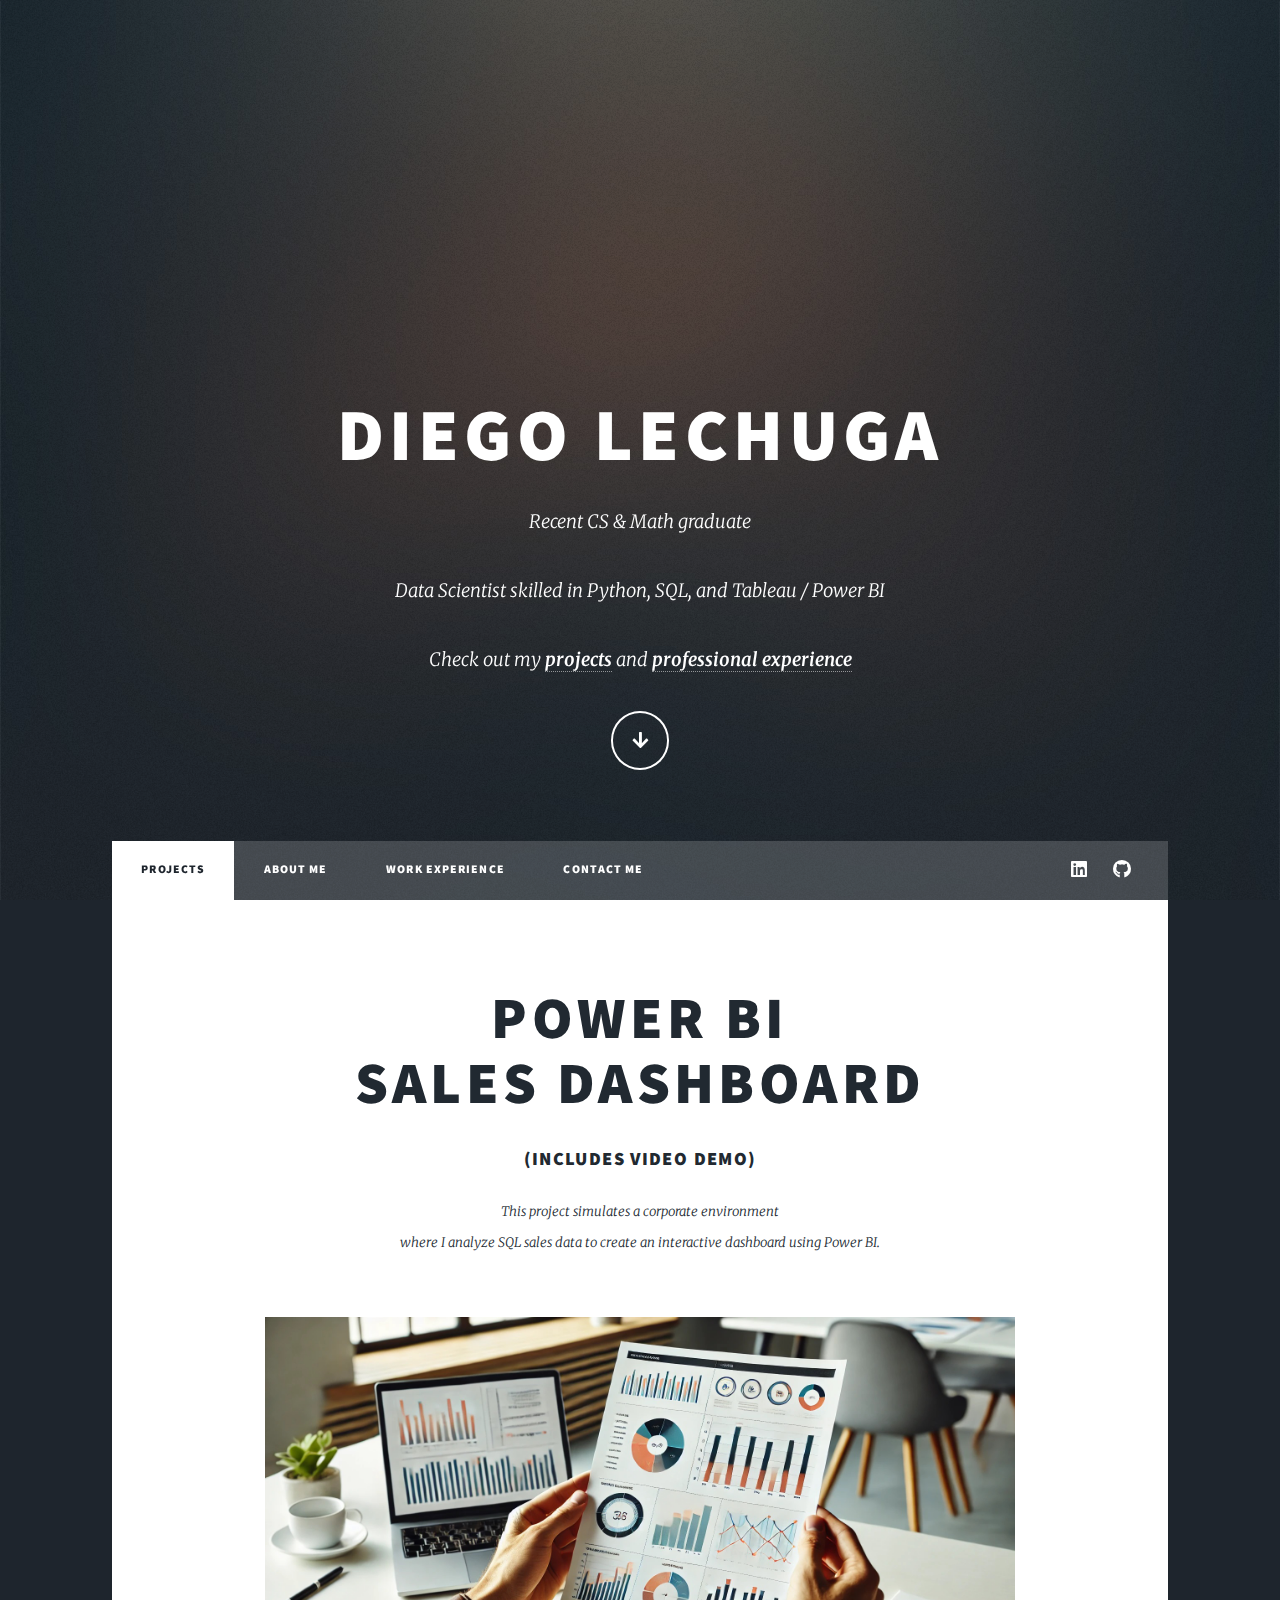
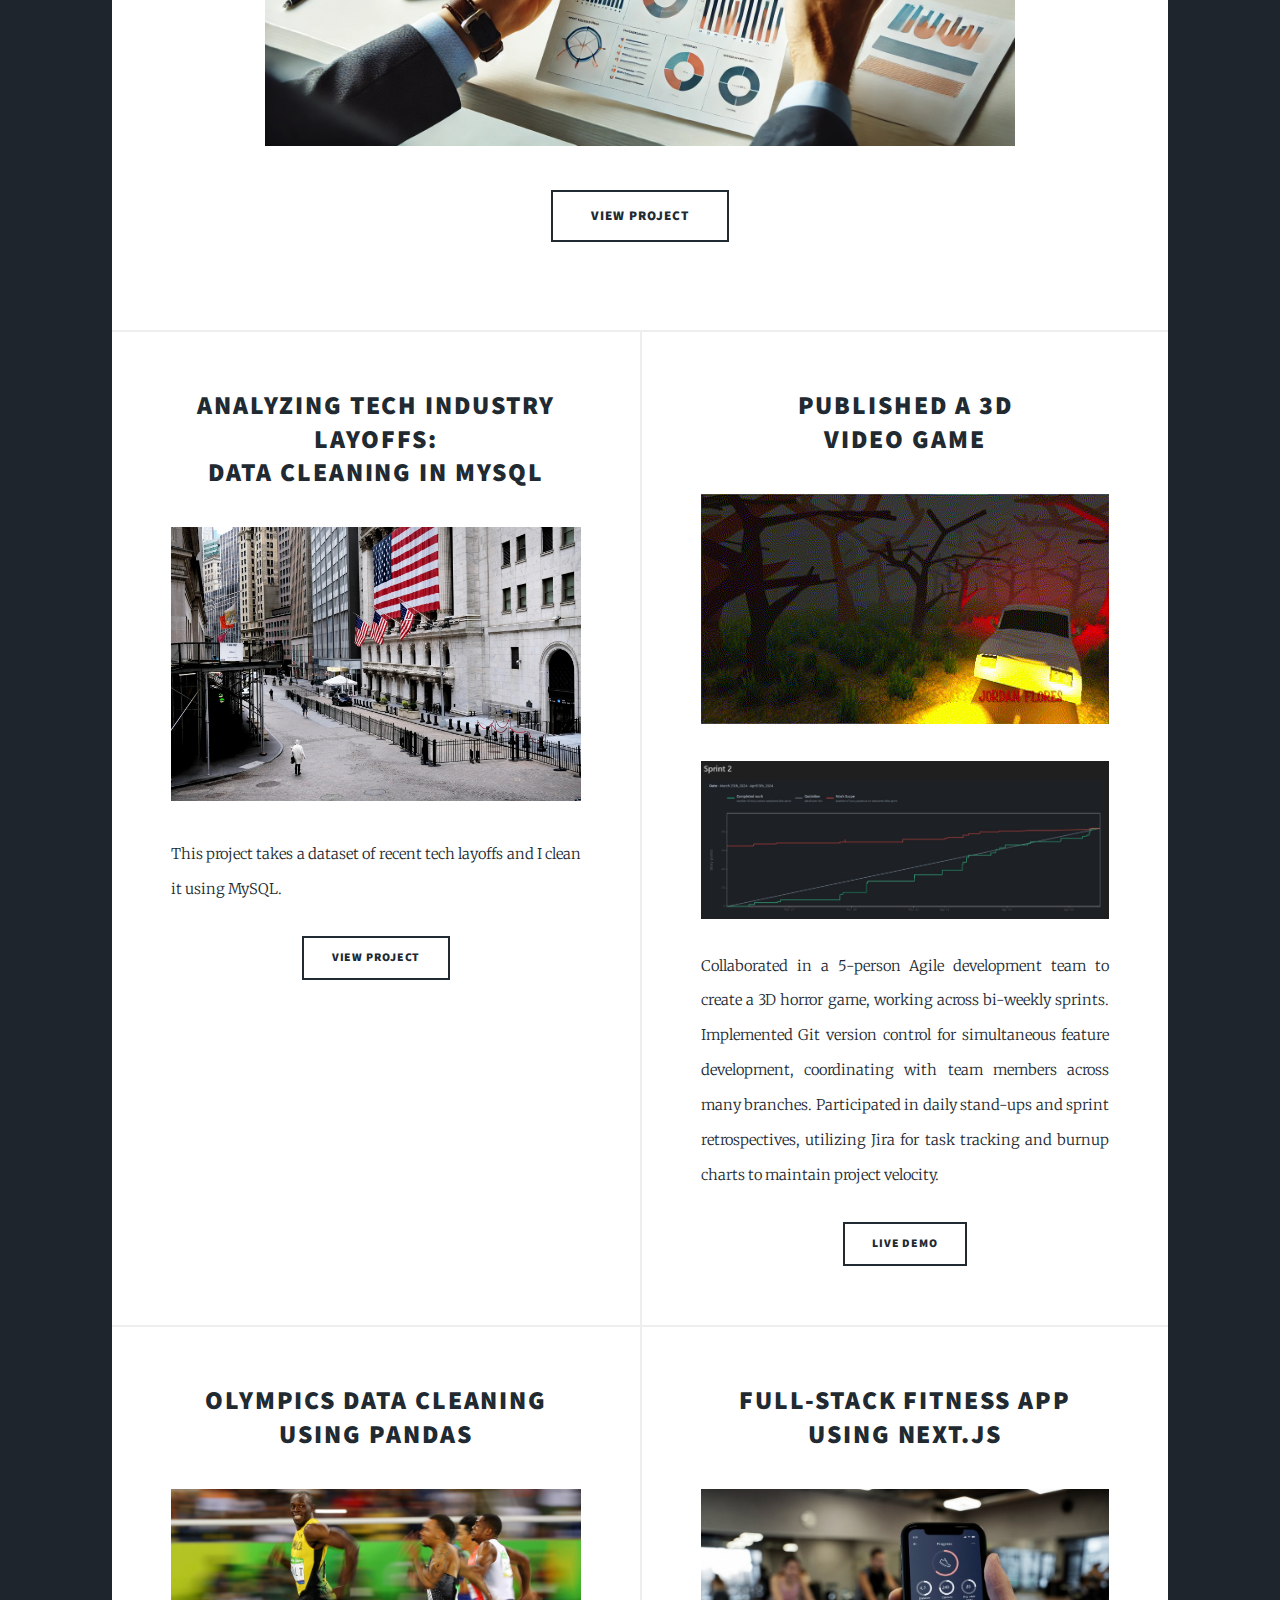
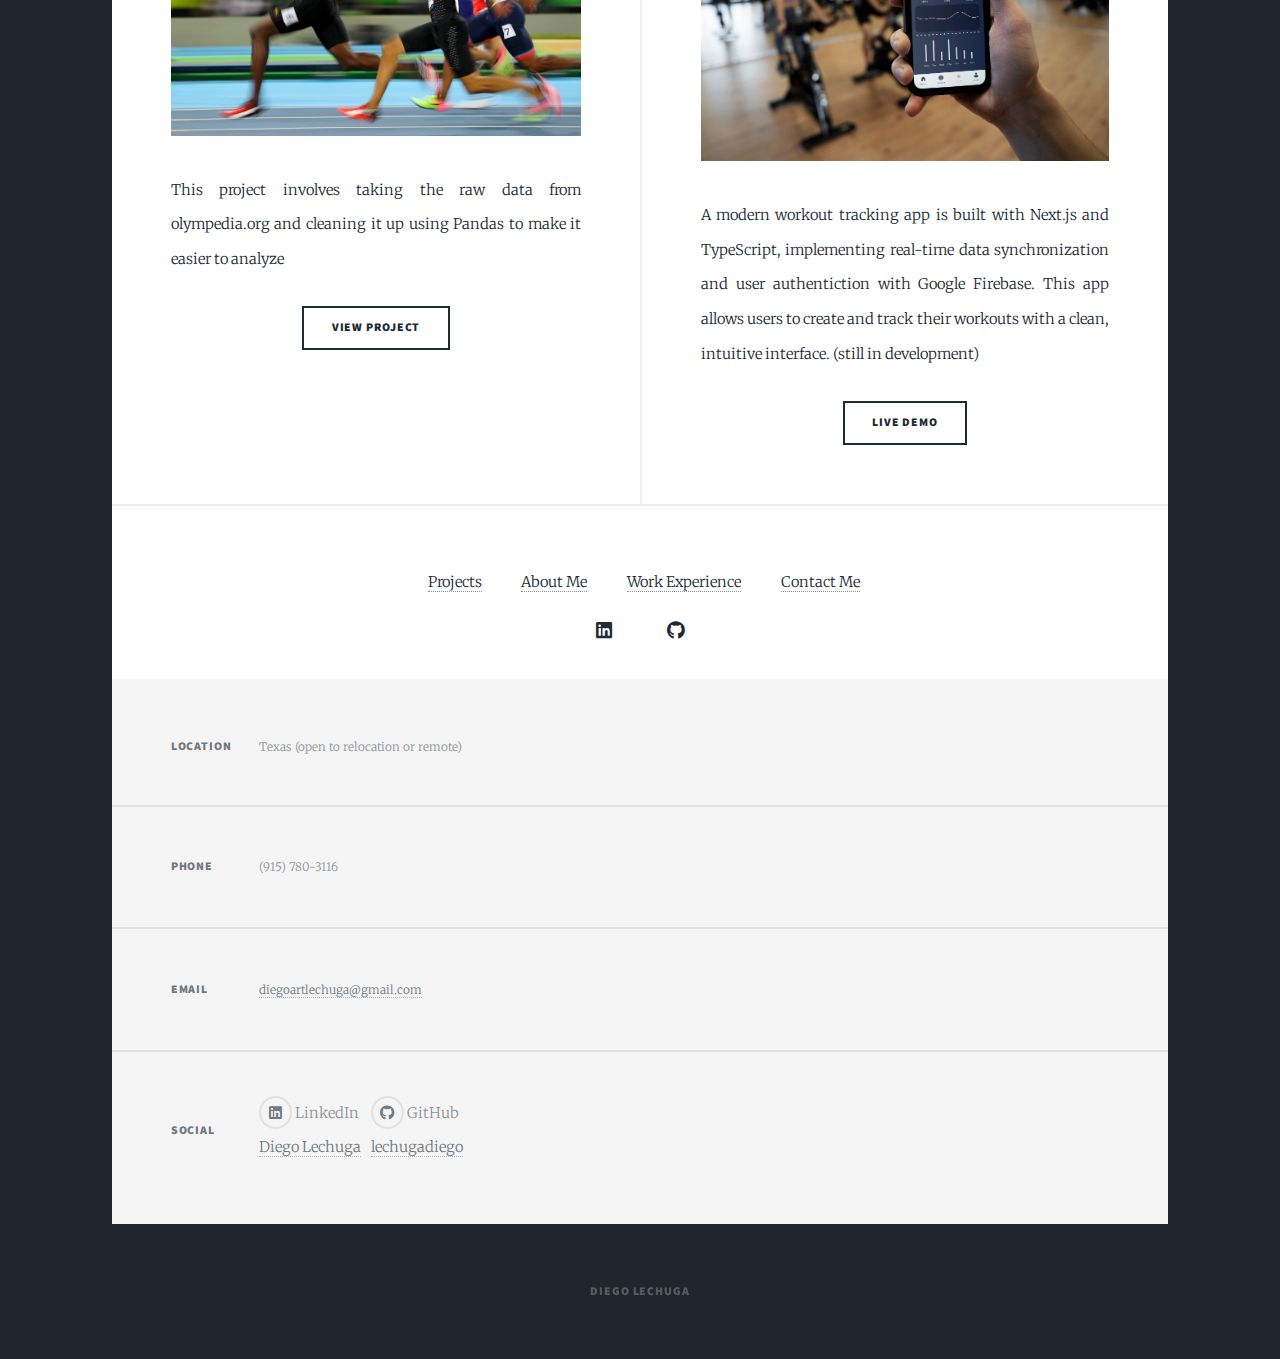
==== commit 04c732ae: "edit main description title page" ====
--- a/index.html
+++ b/index.html
@@ -8,7 +8,7 @@
 		<meta charset="utf-8" />
 		<meta name="viewport" content="width=device-width, initial-scale=1, user-scalable=no" />
 		<meta name="description" content="Data Scientist and Software Engineer specializing in Python, SQL, and Business Intelligence. View my portfolio of projects in machine learning, data analysis, and full-stack development." />
-		<meta property="og:title" content="Diego Lechuga - Data Scientist & Software Engineer - Portfolio" />
+		<meta property="og:title" content="Diego Lechuga - Portfolio - Data Scientist & Software Engineer" />
 		<meta property="og:description" content="View my portfolio of projects in machine learning, data analysis, and full-stack development." />
 		<meta property="og:image" content="https://lechugadiego.github.io/portfolio/images/linkedin-profile-pic.jpg" />
 		<link rel="stylesheet" href="assets/css/main.css" />
@@ -23,8 +23,8 @@
 					<div id="intro">
 						<h1>Diego Lechuga</h1>
 						<p>Recent CS & Math graduate </p>
-						<p> Data Scientist, Machine Learning Engineer, and Software Engineer</p>
-						<p> Skilled in Python, SQL, and Tableau / Power BI</p>
+						<p>Data Scientist skilled in Python, SQL, and Tableau / Power BI</p>
+						<p>Check out my <a href="#main"><b>projects</b></a> and <a href="elements.html"><b>professional experience</b></a></p>
 						<ul class="actions">
 							<li><a href="#header" class="button icon solid solo fa-arrow-down scrolly">Continue</a></li>
 						</ul>
@@ -74,8 +74,8 @@
 								<article>
 									<header>
 										<h2><a href="https://github.com/lechugadiego/data_cleaning_layoffs" target="_blank"
-											>Data Cleaning Tech Layoffs <br />
-											in MySQL</h2>
+											>Analyzing Tech Industry Layoffs: <br />
+											Data Cleaning in MySQL</h2>
 									</header>
 									<a href="https://github.com/lechugadiego/data_cleaning_layoffs" target="_blank" class="image fit"><img src="images/wall-street.jpg" alt="" /></a>
 									<p>This project takes a dataset of recent 
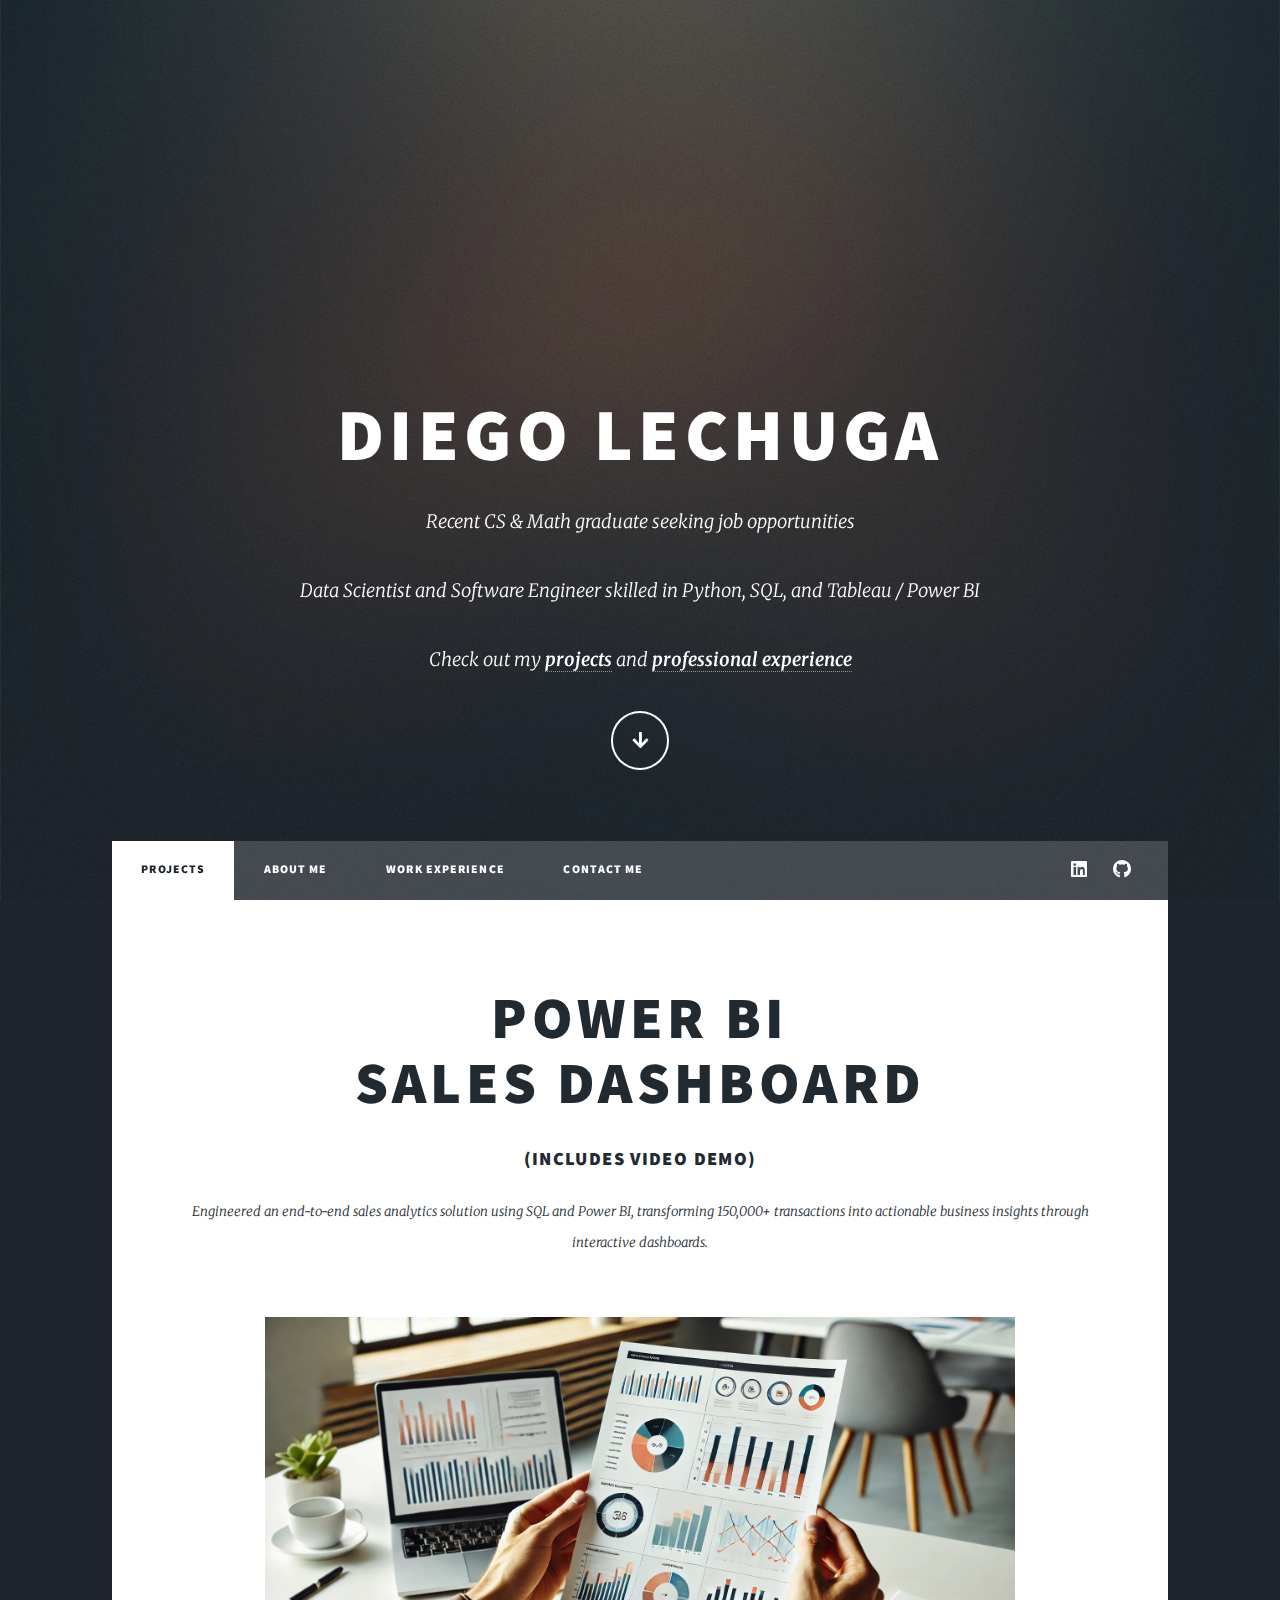
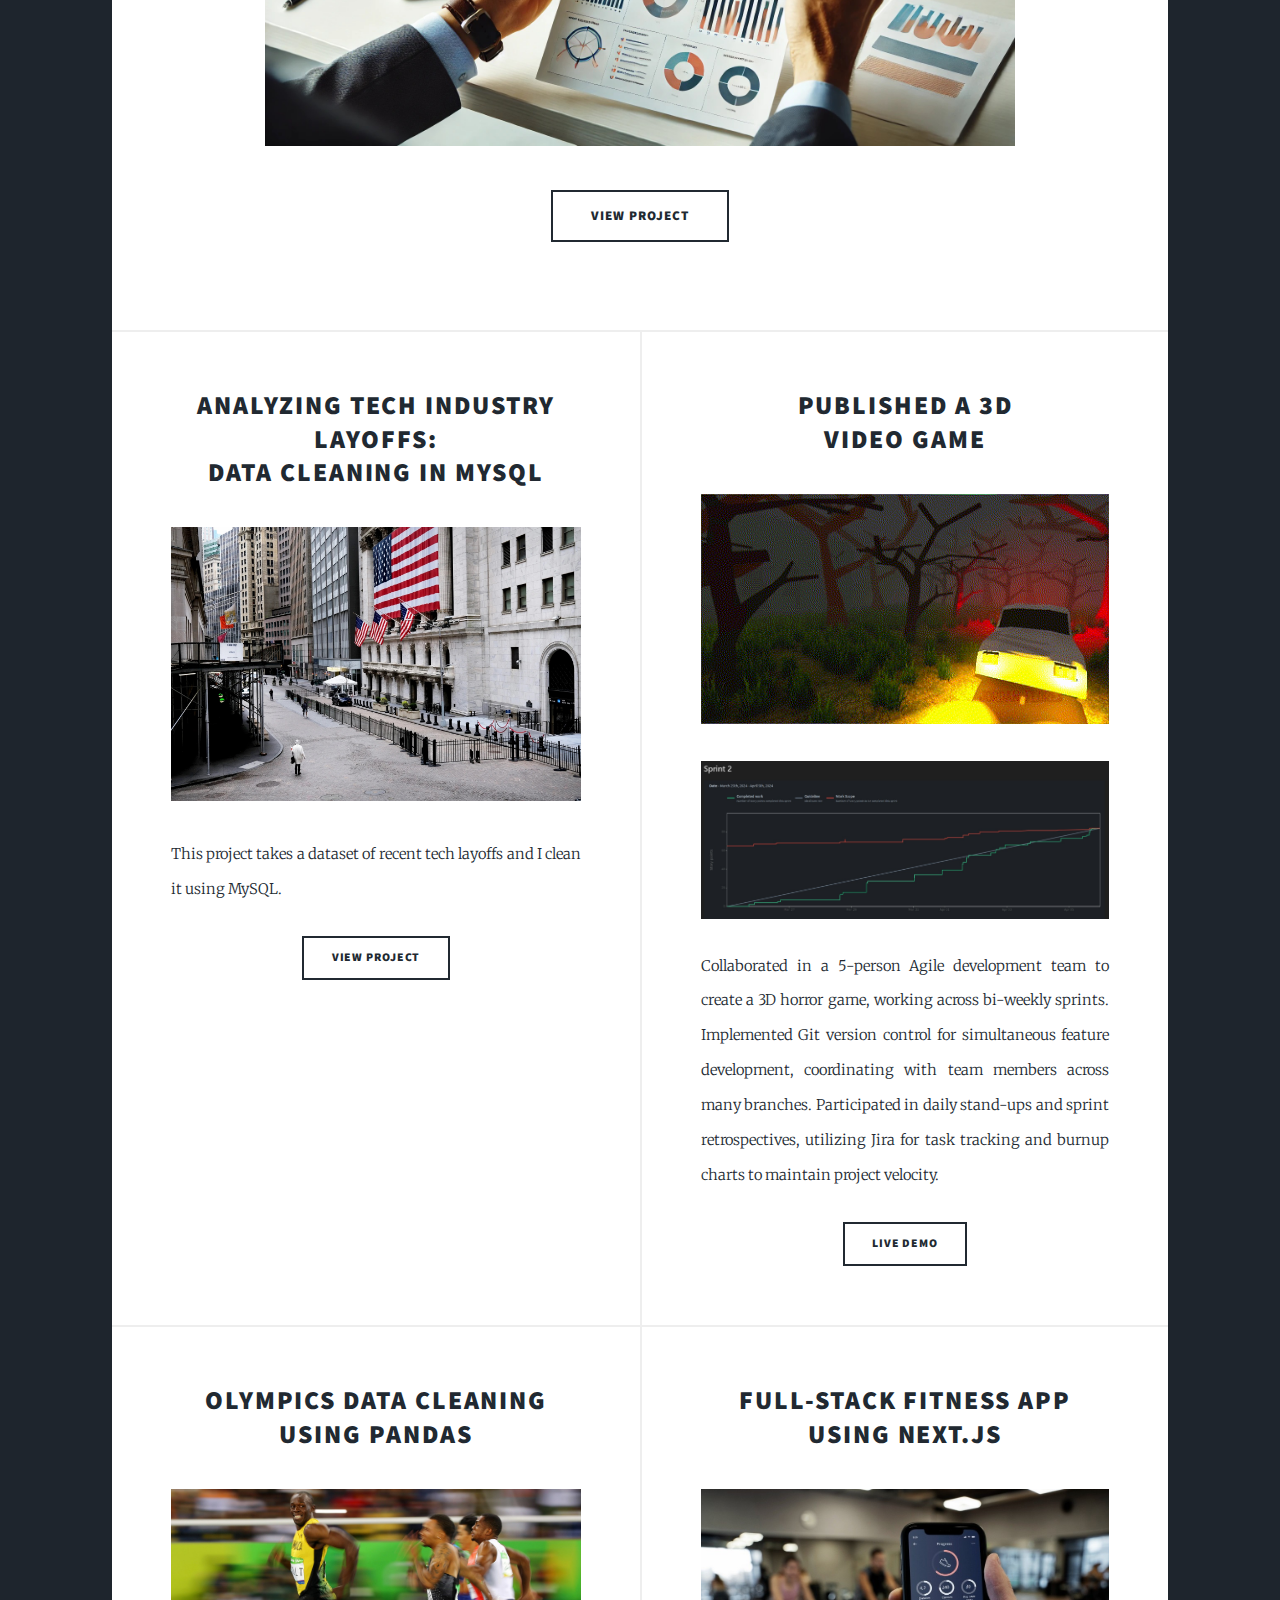
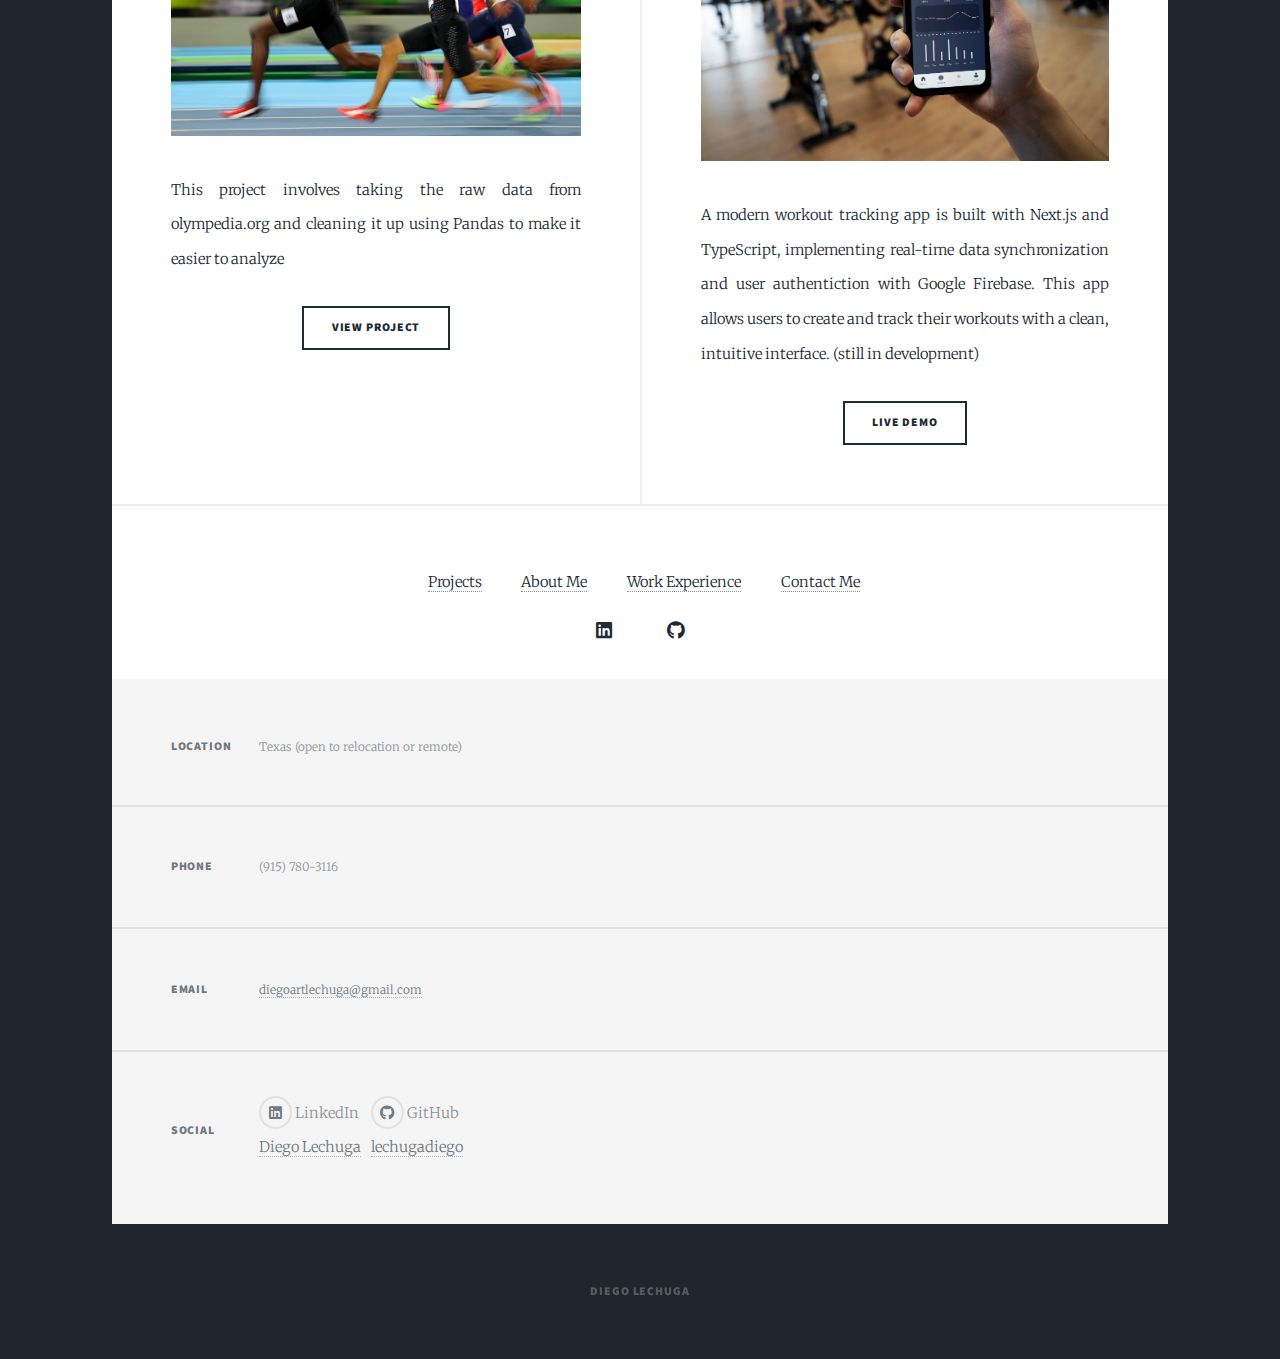
==== commit ab752d71: "edited some captions 'seeking job opportunities'" ====
--- a/index.html
+++ b/index.html
@@ -22,8 +22,8 @@
 				<!-- Intro -->
 					<div id="intro">
 						<h1>Diego Lechuga</h1>
-						<p>Recent CS & Math graduate </p>
-						<p>Data Scientist skilled in Python, SQL, and Tableau / Power BI</p>
+						<p>Recent CS & Math graduate seeking job opportunities </p>
+						<p>Data Scientist and Software Engineer skilled in Python, SQL, and Tableau / Power BI</p>
 						<p>Check out my <a href="#main"><b>projects</b></a> and <a href="elements.html"><b>professional experience</b></a></p>
 						<ul class="actions">
 							<li><a href="#header" class="button icon solid solo fa-arrow-down scrolly">Continue</a></li>
@@ -59,9 +59,9 @@
 										Sales Dashboard <br />
 									</h2>
 									<h3>(Includes Video Demo)</h3>
-									<p>This project simulates a corporate environment <br />
-										where I analyze SQL sales data
-										to create an interactive dashboard using Power BI.</p>
+									<p>Engineered an end-to-end sales analytics solution 
+										using SQL and Power BI, transforming 150,000+ transactions 
+										into actionable business insights through interactive dashboards.</p>
 								</header>
 								<a href="https://github.com/lechugadiego/PowerBI-sales-dashboard" target="_blank" class="image main" style="max-width: 80%; margin: 0 auto; margin-bottom: 3em;"><img src="images/dash-pic.jpg" alt="" /></a>
 								<ul class="actions special">
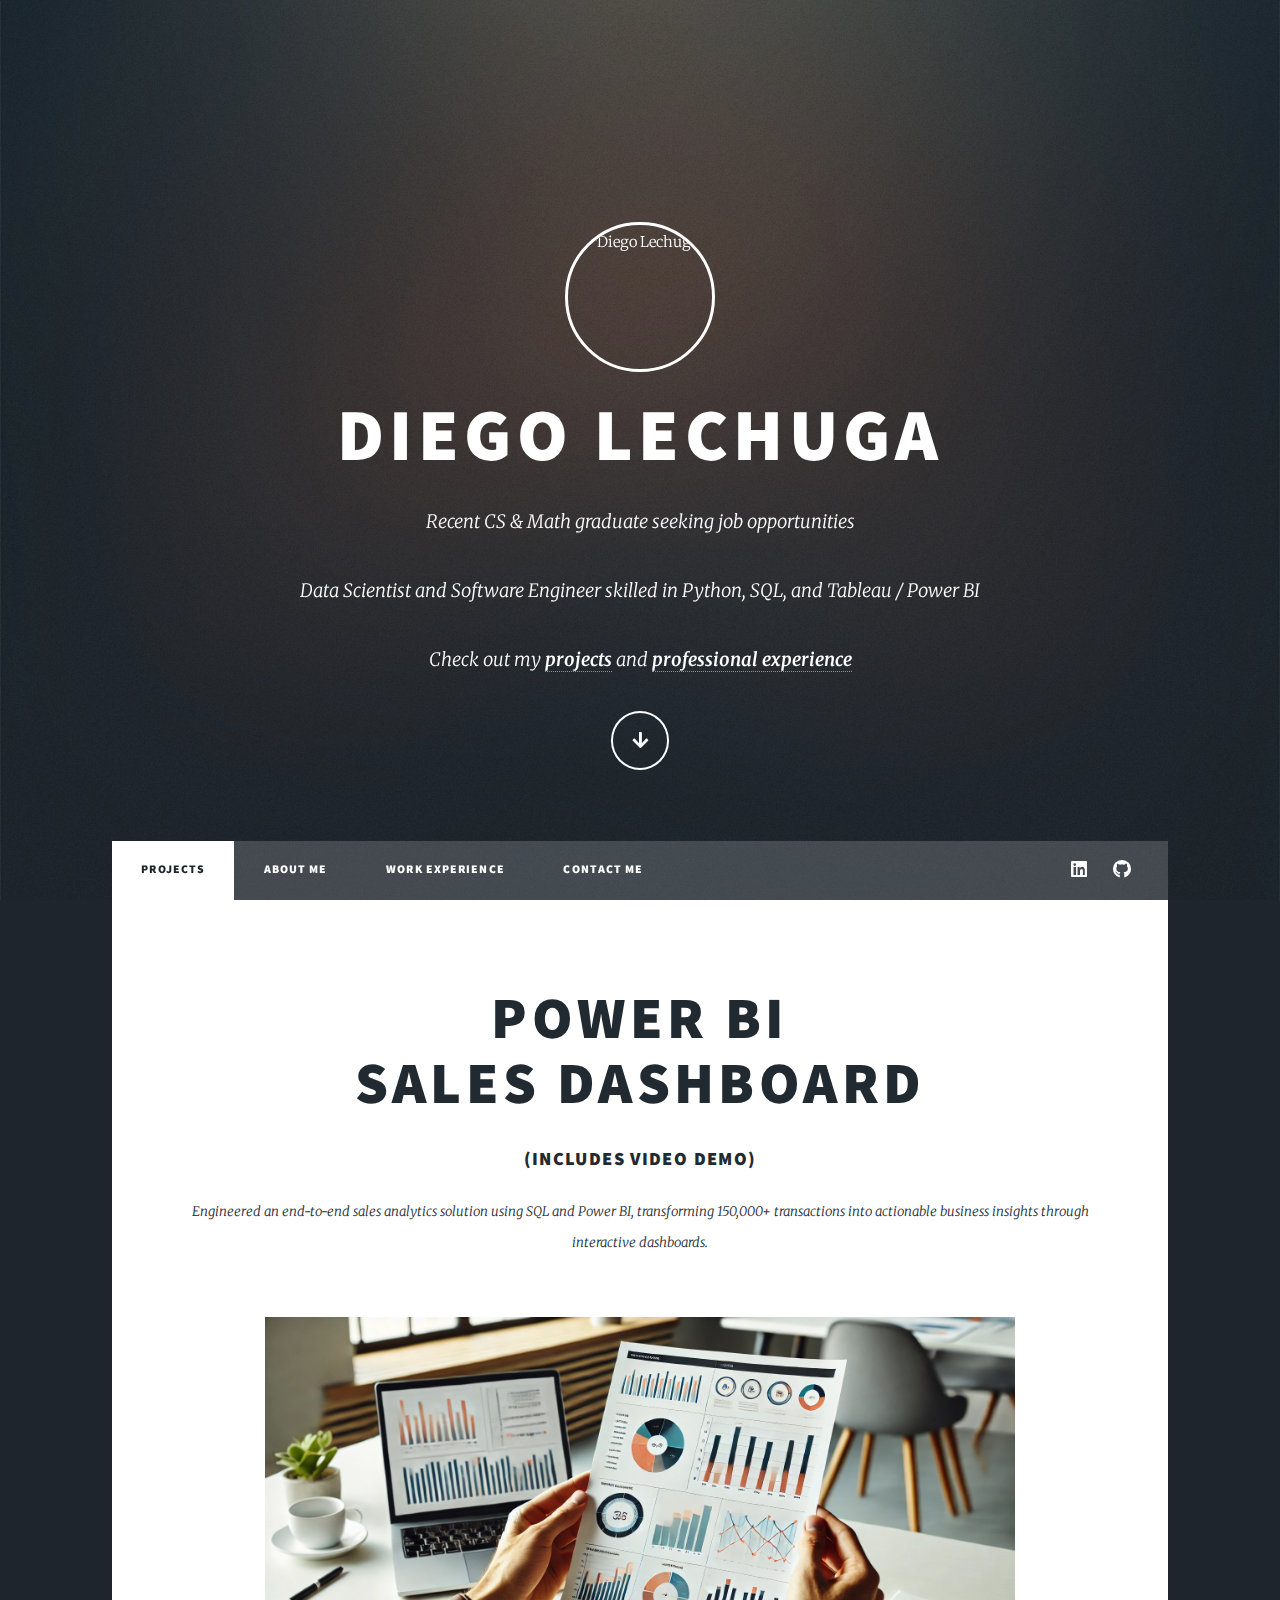
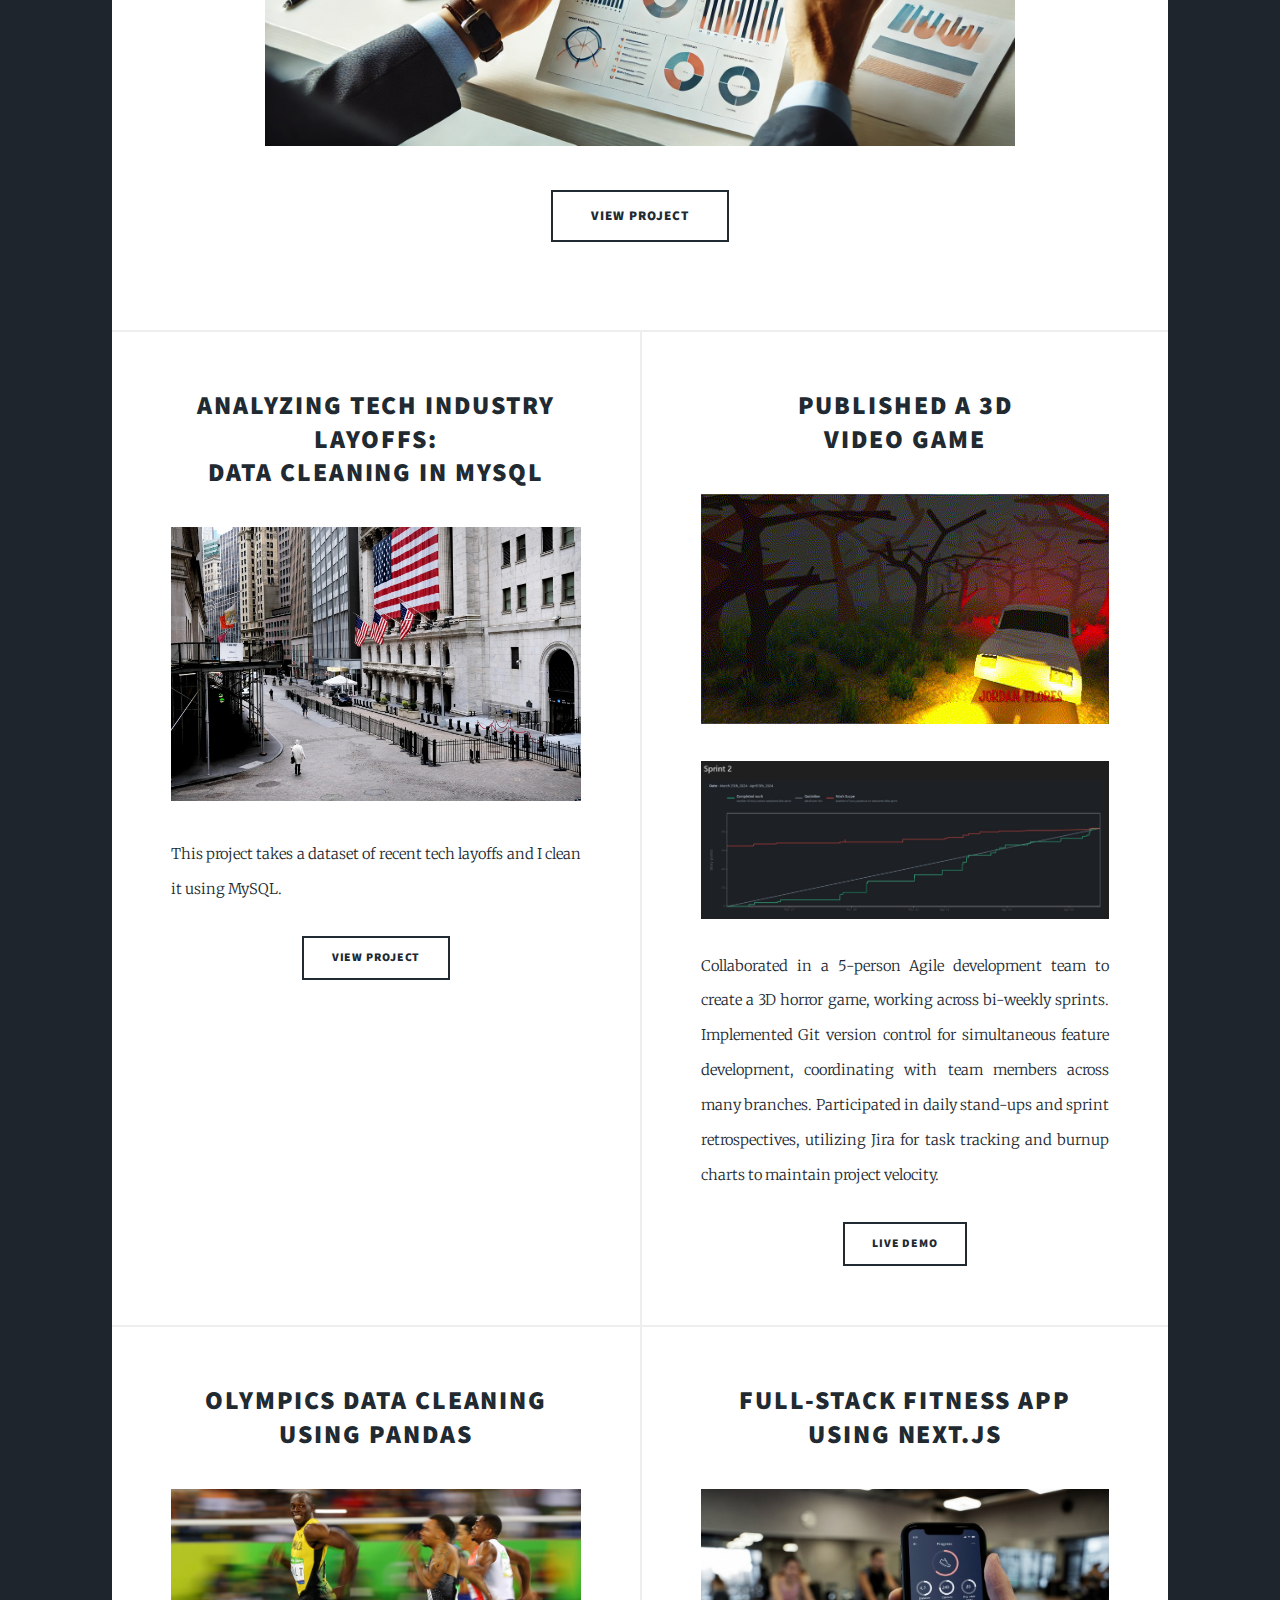
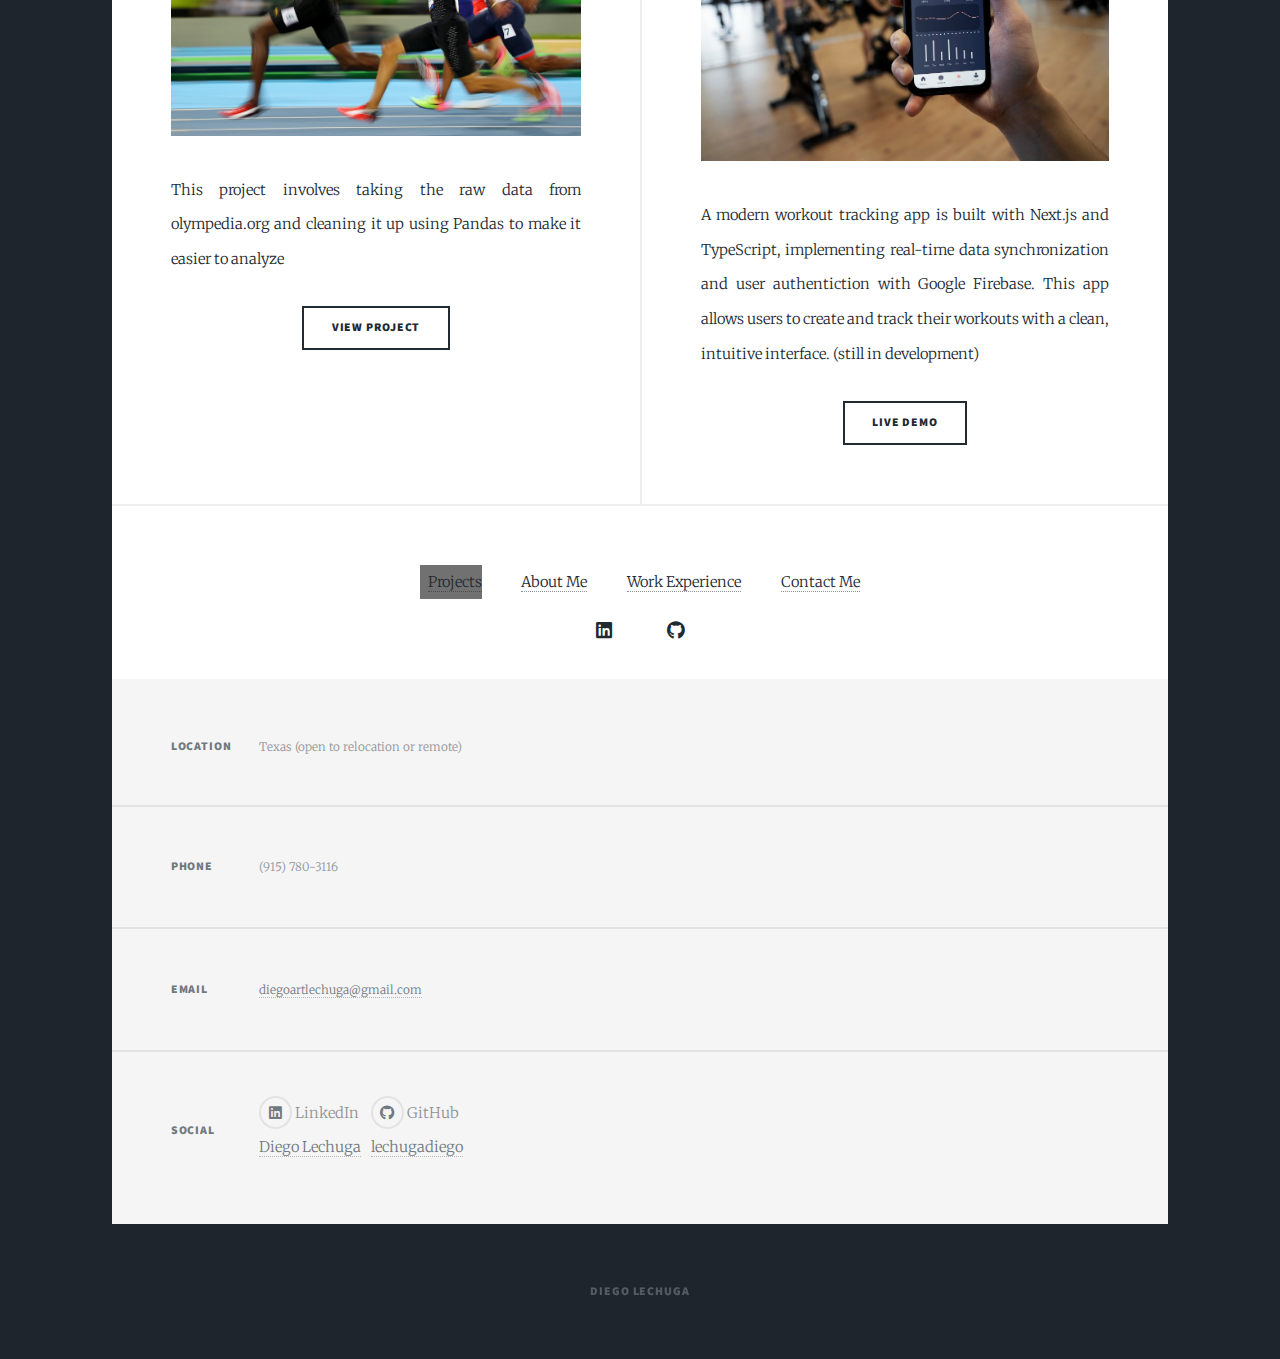
==== commit 1b2b24dc: "added profile pic to intro" ====
--- a/index.html
+++ b/index.html
@@ -21,6 +21,9 @@
 
 				<!-- Intro -->
 					<div id="intro">
+						<div class="profile-pic">
+							<img src="images/linkedin-profile-pic.jpg" alt="Diego Lechuga" />
+						</div>
 						<h1>Diego Lechuga</h1>
 						<p>Recent CS & Math graduate seeking job opportunities </p>
 						<p>Data Scientist and Software Engineer skilled in Python, SQL, and Tableau / Power BI</p>
--- a/assets/css/main.css
+++ b/assets/css/main.css
@@ -4708,4 +4708,86 @@
 .bottom-nav li {
     display: inline-block;
     margin: 0 1em;
+}
+
+/* Slideshow container */
+.slideshow-container {
+  max-width: 1000px;
+  position: relative;
+  margin: auto;
+}
+
+/* Hide the images by default */
+.mySlides {
+  display: none;
+}
+
+/* Next & previous buttons */
+.prev, .next {
+  cursor: pointer;
+  position: absolute;
+  top: 50%;
+  width: auto;
+  padding: 16px;
+  margin-top: -22px;
+  color: white;
+  font-weight: bold;
+  font-size: 18px;
+  transition: 0.6s ease;
+  border-radius: 0 3px 3px 0;
+  user-select: none;
+  background-color: rgba(0,0,0,0.8);
+}
+
+/* Position the "next button" to the right */
+.next {
+  right: 0;
+  border-radius: 3px 0 0 3px;
+}
+
+/* On hover, add a black background color with a little bit see-through */
+.prev:hover, .next:hover {
+  background-color: rgba(0,0,0,0.9);
+}
+
+/* The dots/bullets/indicators */
+.dot {
+  cursor: pointer;
+  height: 15px;
+  width: 15px;
+  margin: 0 2px;
+  background-color: #bbb;
+  border-radius: 50%;
+  display: inline-block;
+  transition: background-color 0.6s ease;
+}
+
+.active, .dot:hover {
+  background-color: #717171;
+}
+
+/* Fading animation */
+.fade {
+  animation-name: fade;
+  animation-duration: 1.5s;
+}
+
+@keyframes fade {
+  from {opacity: .4}
+  to {opacity: 1}
+}
+
+.profile-pic {
+    width: 150px;
+    height: 150px;
+    margin: 0 auto 2em auto;
+    overflow: hidden;
+    border-radius: 50%;
+    border: 3px solid #ffffff;
+}
+
+.profile-pic img {
+    width: 100%;
+    height: 100%;
+    object-fit: cover;
 }